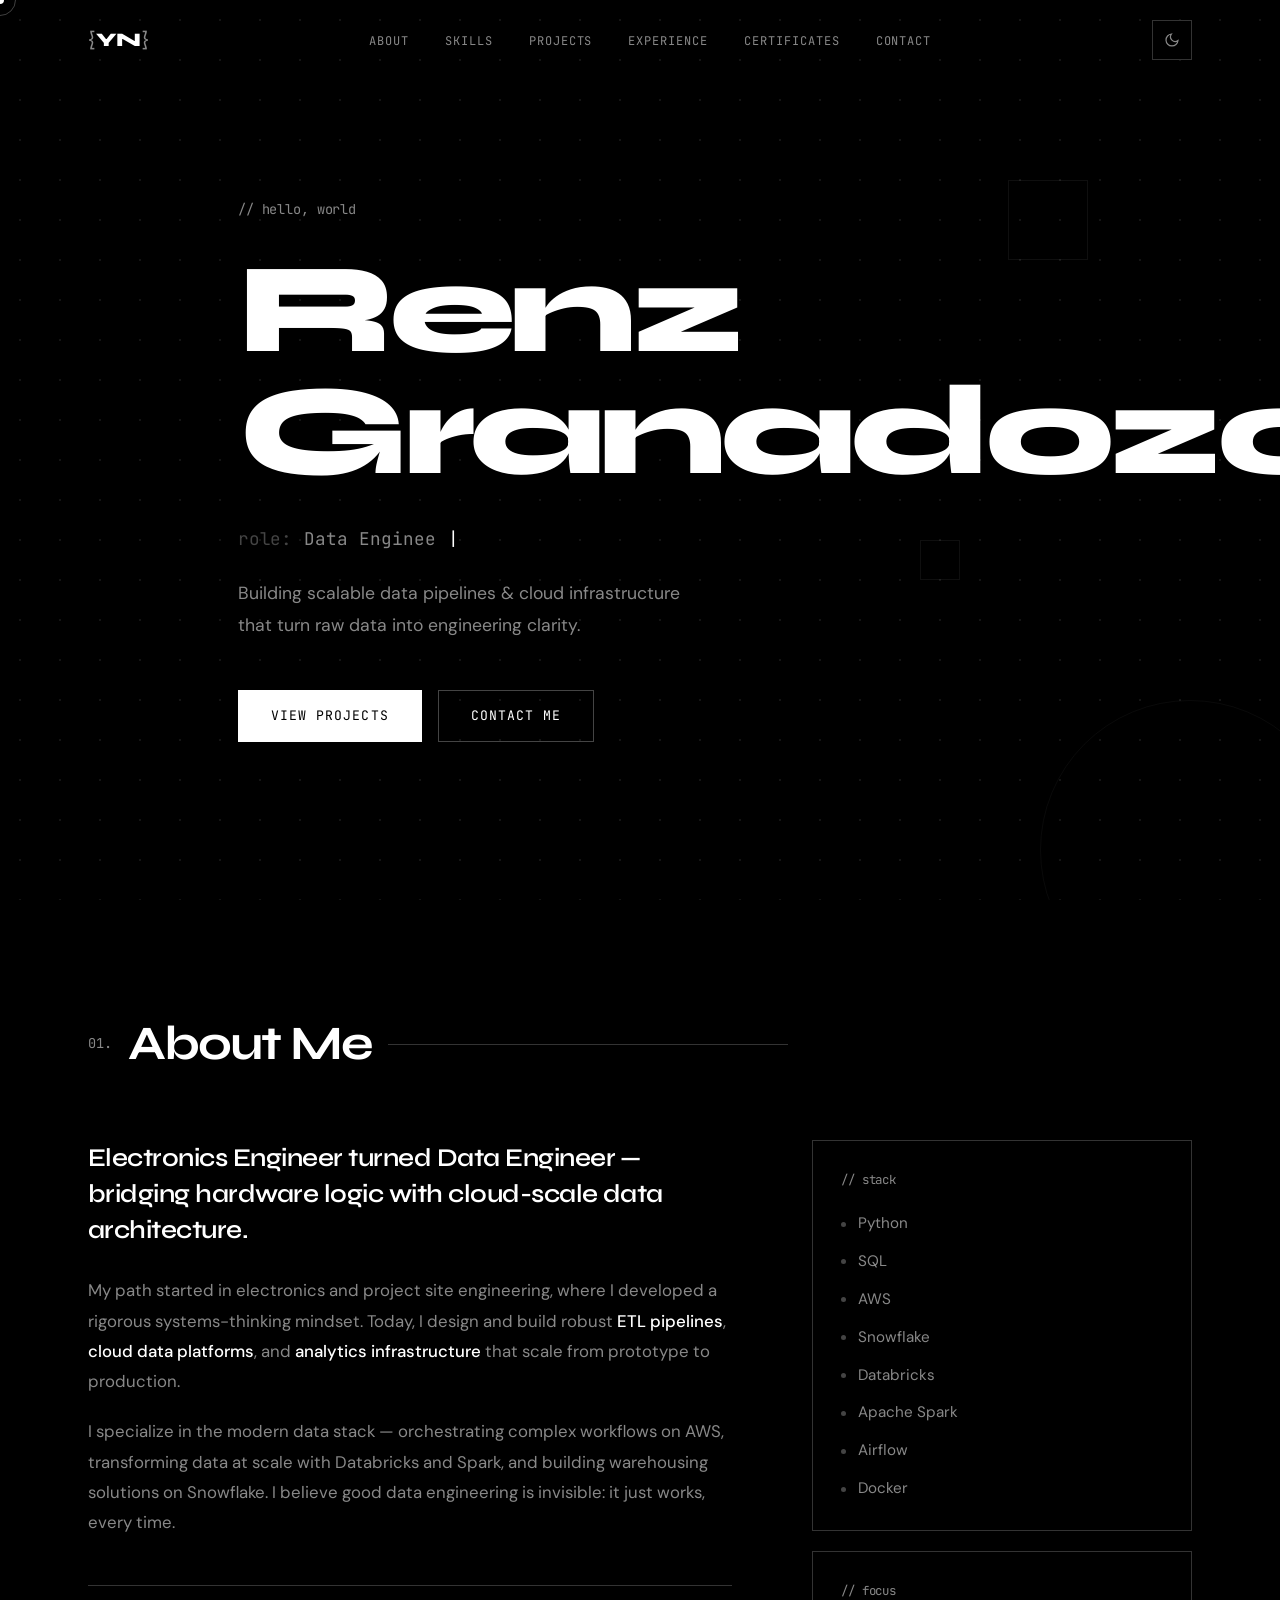
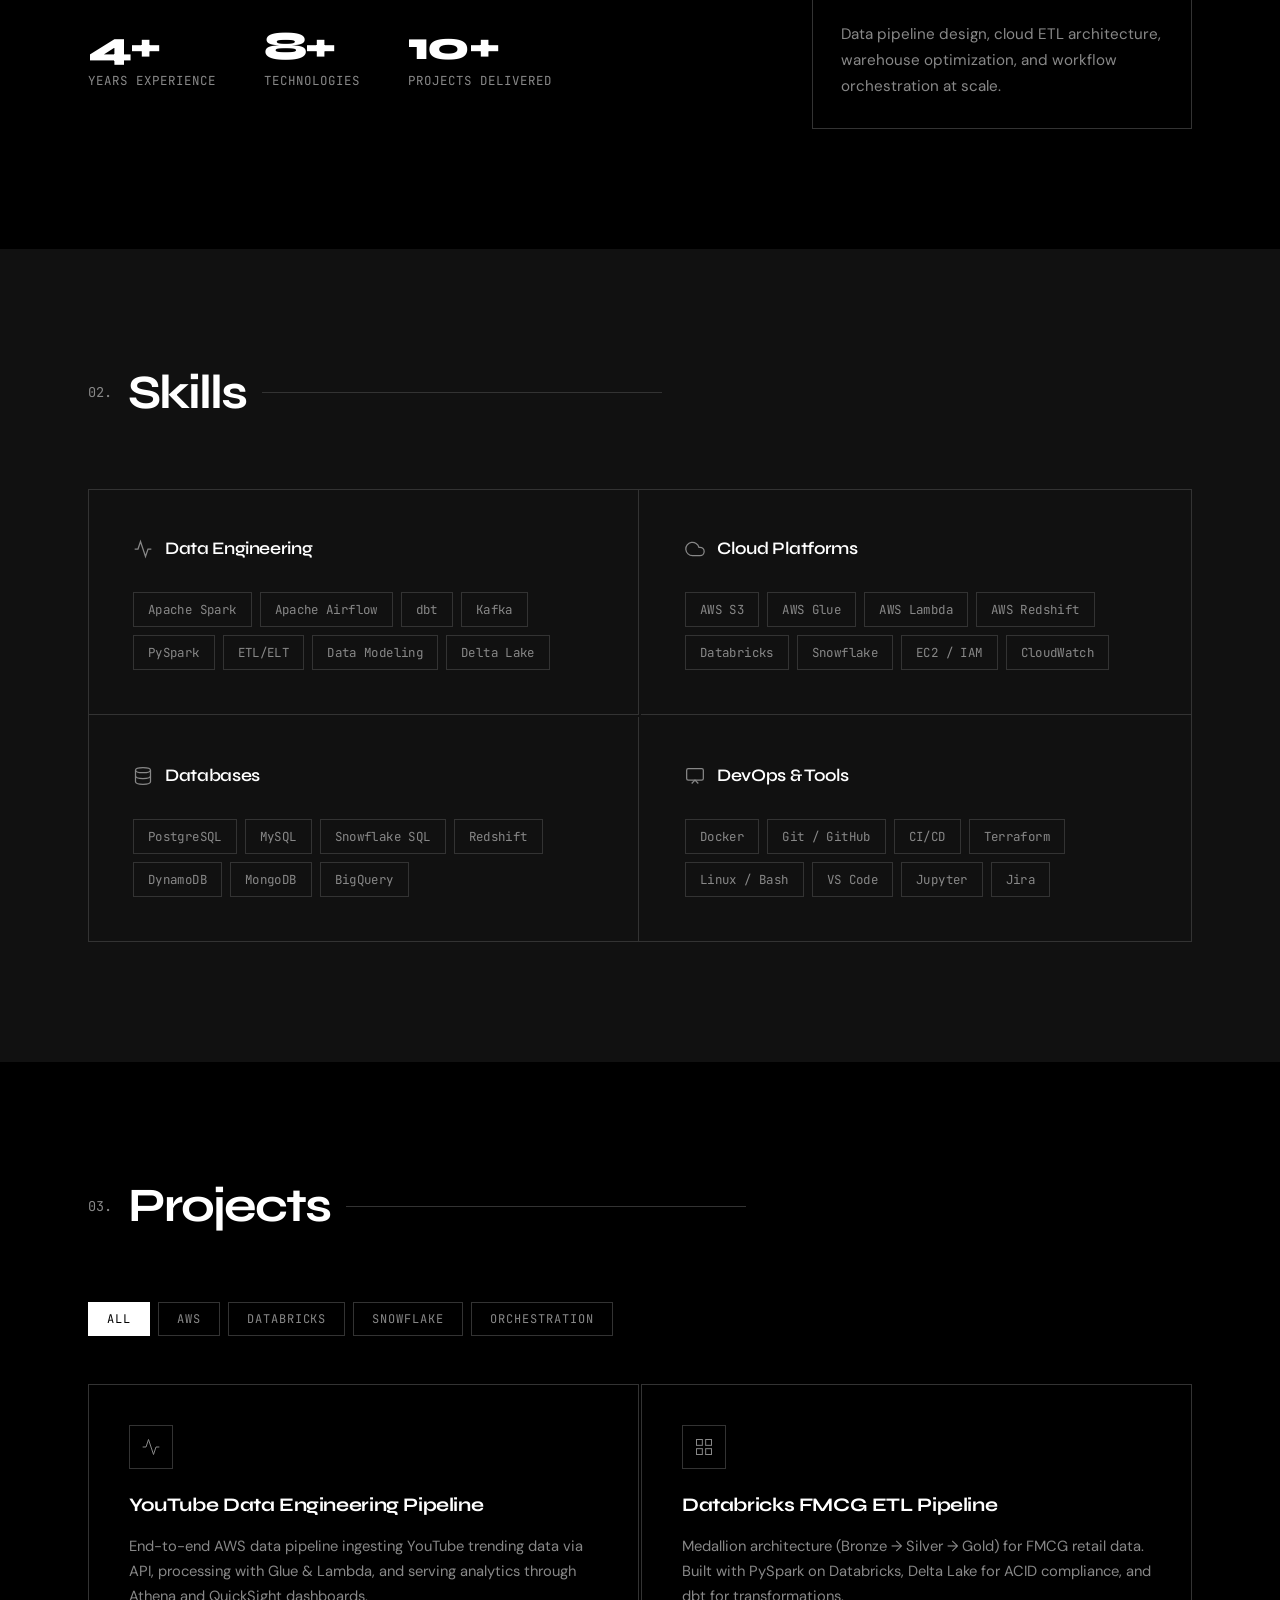
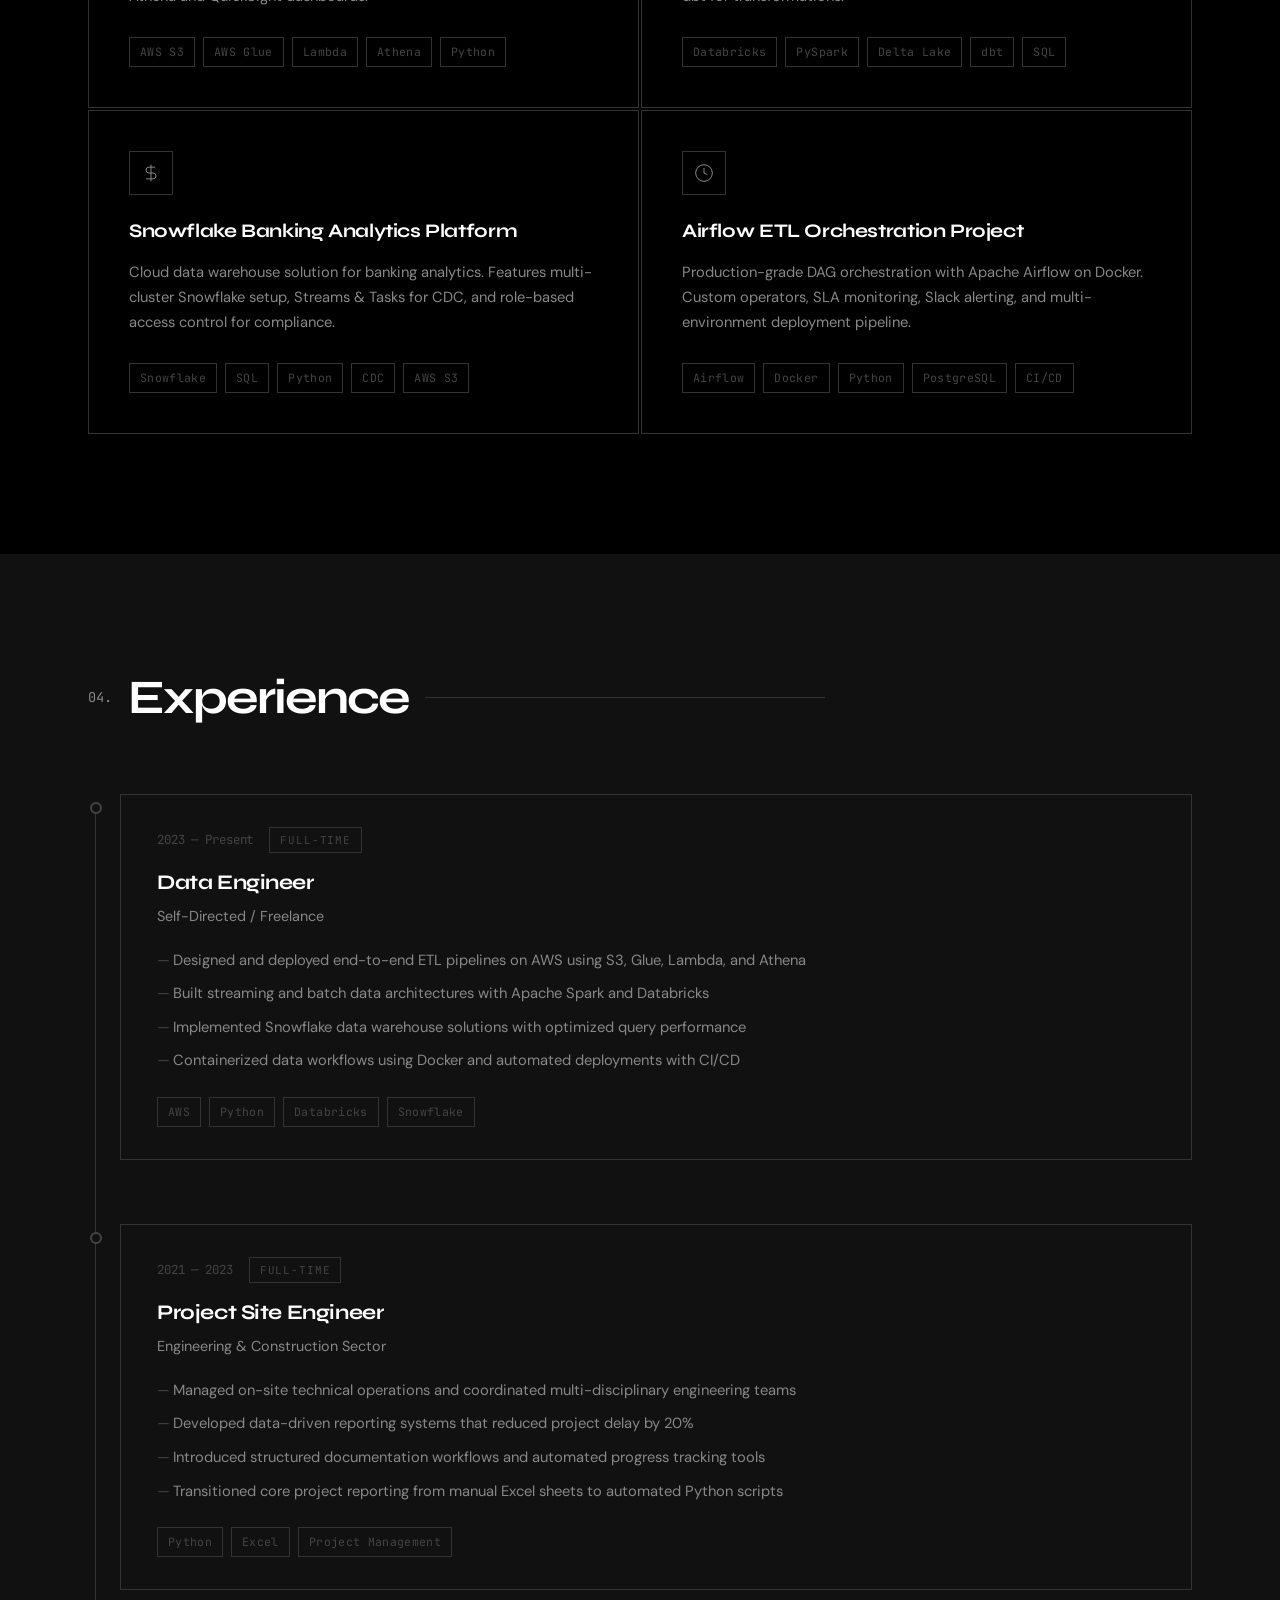
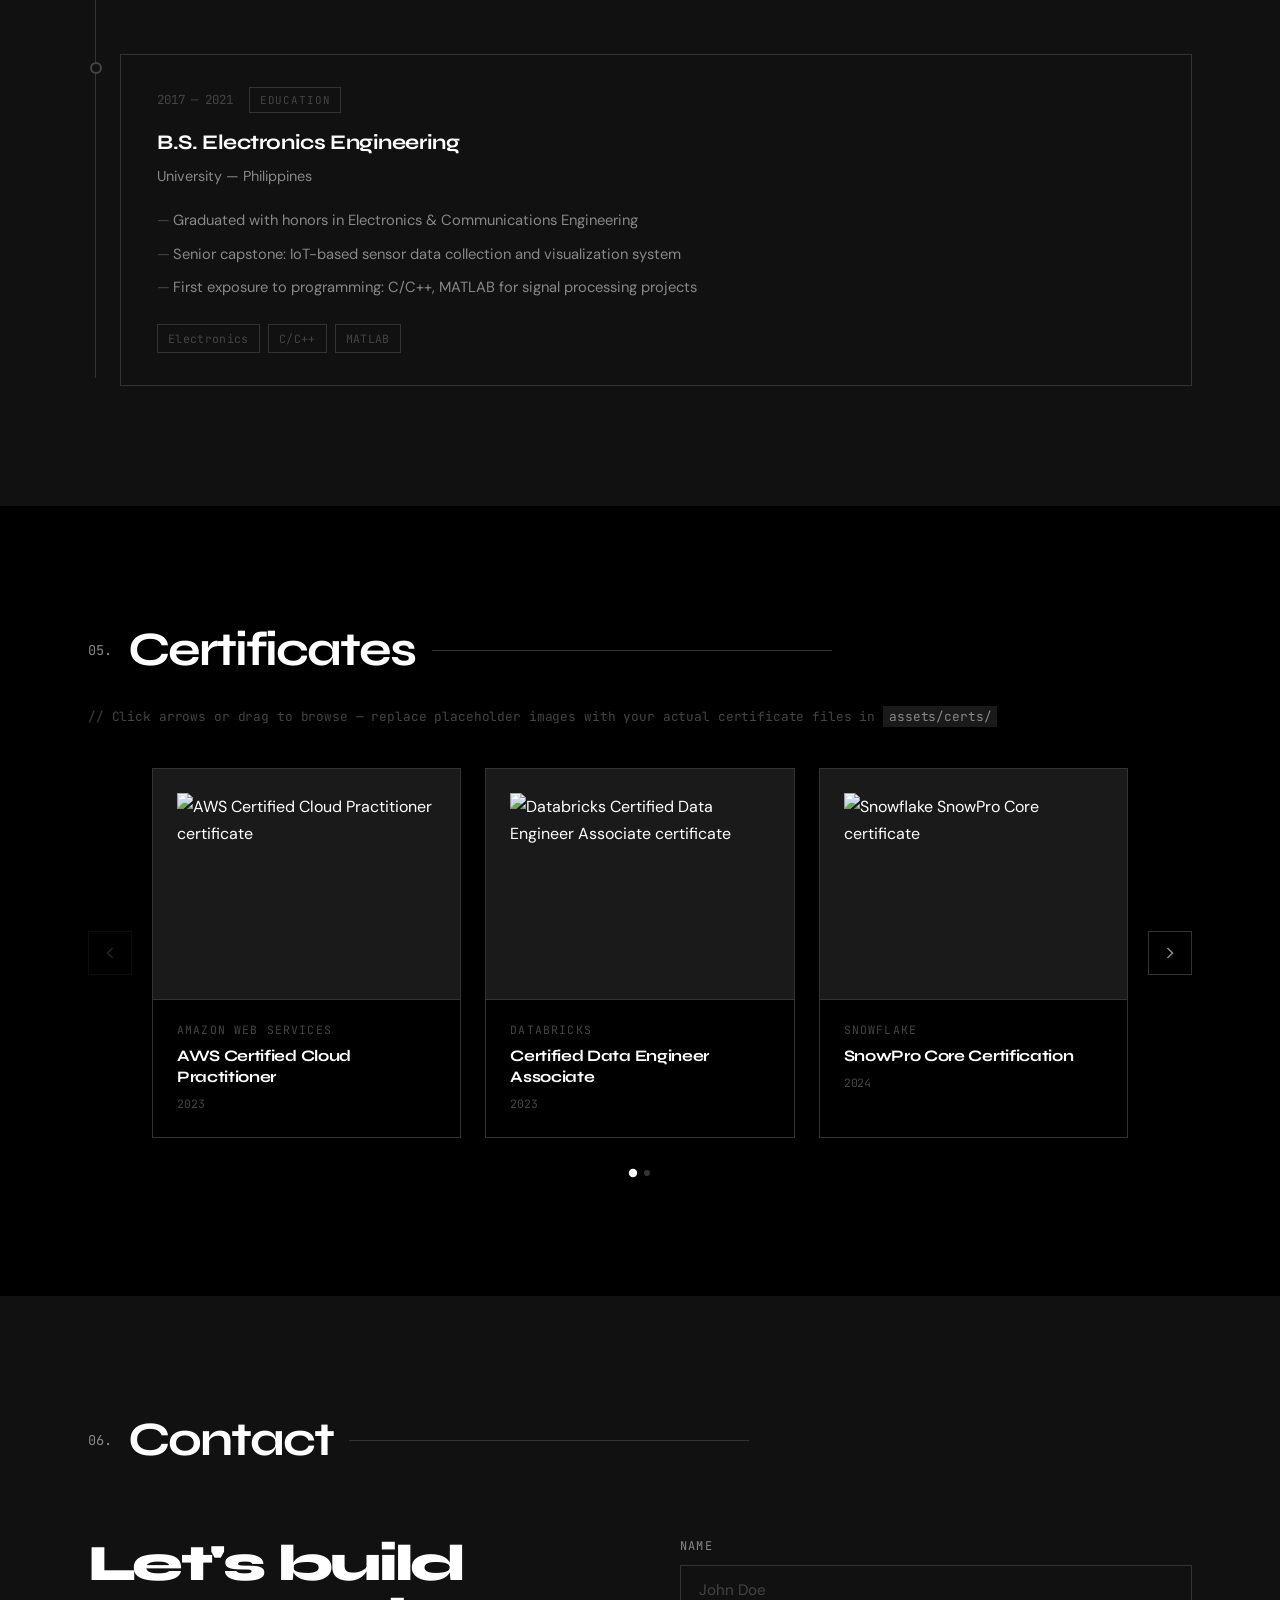
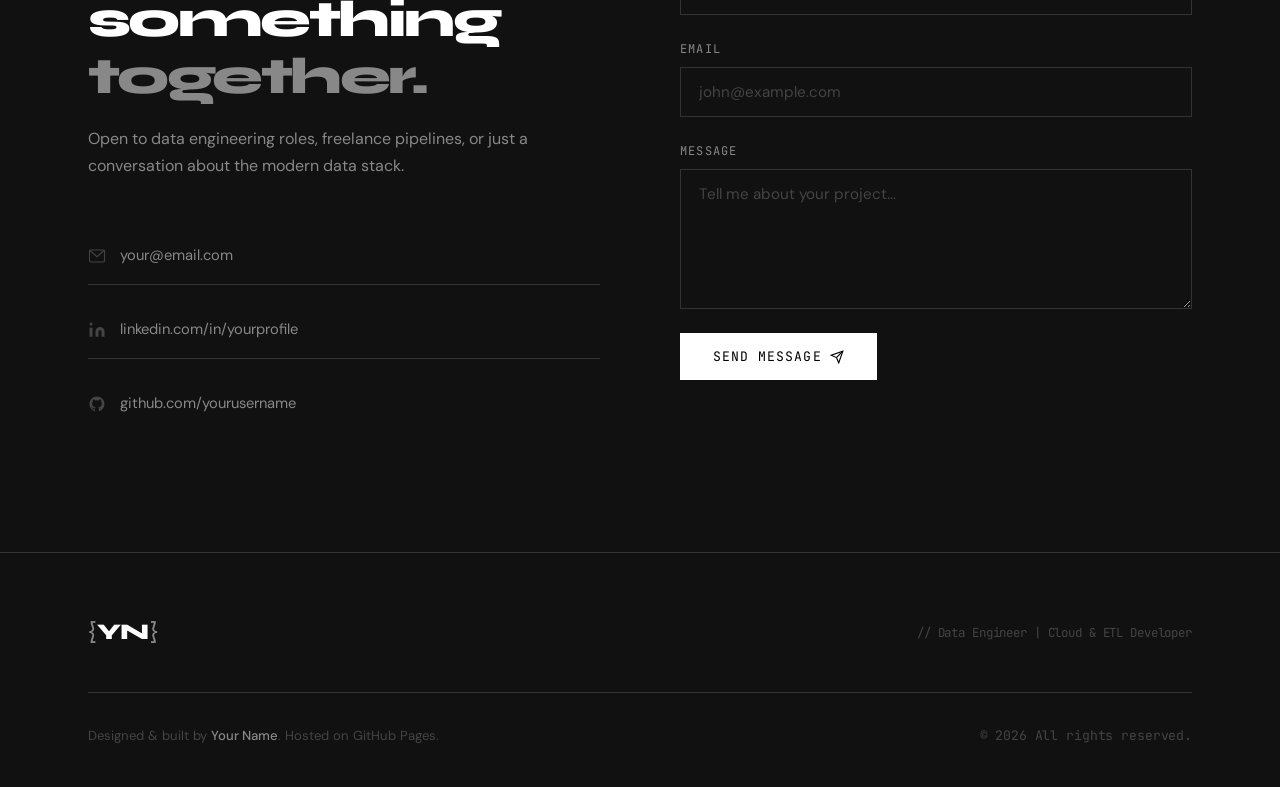
==== index.html @ ff688c04 "modified:   index.html 	modified:   style.css" ====
<!DOCTYPE html>
<html lang="en" data-theme="dark">
<head>
  <meta charset="UTF-8" />
  <meta name="viewport" content="width=device-width, initial-scale=1.0" />
  <meta name="description" content="Data Engineer & Cloud/ETL Developer portfolio. Specializing in Python, AWS, Snowflake, Databricks, and Apache Spark." />
  <meta name="keywords" content="Data Engineer, ETL Developer, AWS, Snowflake, Databricks, Apache Spark, Python, SQL" />
  <meta name="author" content="Renz Granadozo" />
  <meta property="og:title" content="Renz Granadozo — Data Engineer" />
  <meta property="og:description" content="Data Engineer specializing in Cloud & ETL pipelines." />
  <meta property="og:type" content="website" />
  <meta property="og:url" content="https://renzgrndz.github.io" />
  <meta property="og:image" content="assets/og-image.png" />
  <meta name="twitter:card" content="summary_large_image" />
  <title>Renz Granadozo — Data Engineer</title>
  <link rel="icon" type="image/x-icon" href="/images/rg-logo.png">
  <link rel="stylesheet" href="style.css" />
  <link rel="preconnect" href="https://fonts.googleapis.com" />
  <link rel="preconnect" href="https://fonts.gstatic.com" crossorigin />
  <link href="https://fonts.googleapis.com/css2?family=Syne:wght@400;600;700;800&family=JetBrains+Mono:wght@300;400;500&family=DM+Sans:wght@300;400;500&display=swap" rel="stylesheet" />
</head>
<body>

  <div id="scroll-progress" aria-hidden="true"></div>
  <div id="cursor" aria-hidden="true"></div>
  <div id="cursor-follower" aria-hidden="true"></div>

  <!-- ===================== NAVBAR ===================== -->
  <nav id="navbar" role="navigation" aria-label="Main navigation">
    <div class="nav-container">
      <a href="#hero" class="nav-logo" aria-label="Home">
        <span class="logo-bracket">{</span>YN<span class="logo-bracket">}</span>
      </a>

      <ul class="nav-links" id="nav-links" role="list">
        <li><a href="#about"       class="nav-link">About</a></li>
        <li><a href="#skills"      class="nav-link">Skills</a></li>
        <li><a href="#projects"    class="nav-link">Projects</a></li>
        <li><a href="#experience"  class="nav-link">Experience</a></li>
        <li><a href="#certificates" class="nav-link">Certificates</a></li>
        <li><a href="#contact"     class="nav-link">Contact</a></li>
      </ul>

      <div class="nav-actions">
        <!-- Day / Night Toggle -->
        <button id="theme-toggle" class="theme-toggle" aria-label="Toggle light/dark mode" title="Toggle theme">
          <!-- Moon icon (shown in dark mode) -->
          <svg class="icon-moon" viewBox="0 0 24 24" fill="none" stroke="currentColor" stroke-width="1.8" aria-hidden="true">
            <path d="M21 12.79A9 9 0 1 1 11.21 3 7 7 0 0 0 21 12.79z"/>
          </svg>
          <!-- Sun icon (shown in light mode) -->
          <svg class="icon-sun" viewBox="0 0 24 24" fill="none" stroke="currentColor" stroke-width="1.8" aria-hidden="true">
            <circle cx="12" cy="12" r="5"/>
            <line x1="12" y1="1"  x2="12" y2="3"/>
            <line x1="12" y1="21" x2="12" y2="23"/>
            <line x1="4.22" y1="4.22"  x2="5.64" y2="5.64"/>
            <line x1="18.36" y1="18.36" x2="19.78" y2="19.78"/>
            <line x1="1"  y1="12" x2="3"  y2="12"/>
            <line x1="21" y1="12" x2="23" y2="12"/>
            <line x1="4.22" y1="19.78" x2="5.64" y2="18.36"/>
            <line x1="18.36" y1="5.64" x2="19.78" y2="4.22"/>
          </svg>
        </button>

        <button class="hamburger" id="hamburger" aria-label="Toggle menu" aria-expanded="false" aria-controls="nav-links">
          <span></span><span></span><span></span>
        </button>
      </div>
    </div>
  </nav>

  <!-- ===================== HERO ===================== -->
  <section id="hero" aria-label="Hero section">
    <div class="hero-bg-grid" aria-hidden="true"></div>
    <div class="hero-content">
      <p class="hero-pre"><span class="mono">// hello, world</span></p>
      <h1 class="hero-name">
        <span class="name-line">Renz</span>
        <span class="name-line accent-line">Granadozo.</span>
      </h1>
      <div class="hero-tagline">
        <span class="mono tagline-prefix">role:</span>
        <span id="typed-text" aria-live="polite"></span><span class="cursor-blink" aria-hidden="true">|</span>
      </div>
      <p class="hero-sub">Building scalable data pipelines &amp; cloud infrastructure<br/>that turn raw data into engineering clarity.</p>
      <div class="hero-cta">
        <a href="#projects" class="btn btn-primary">View Projects</a>
        <a href="#contact"  class="btn btn-outline">Contact Me</a>
      </div>
    </div>
    <div class="hero-deco" aria-hidden="true">
      <div class="deco-box deco-1"></div>
      <div class="deco-box deco-2"></div>
      <div class="deco-circle"></div>
    </div>
  </section>

  <!-- ===================== ABOUT ===================== -->
  <section id="about" aria-label="About section">
    <div class="container">
      <div class="section-header reveal">
        <span class="mono section-num">01.</span>
        <h2>About Me</h2>
        <div class="section-line"></div>
      </div>
      <div class="about-grid">
        <div class="about-text reveal">
          <p class="about-lead">Electronics Engineer turned Data Engineer — bridging hardware logic with cloud-scale data architecture.</p>
          <p class="about-body">My path started in electronics and project site engineering, where I developed a rigorous systems-thinking mindset. Today, I design and build robust <strong>ETL pipelines</strong>, <strong>cloud data platforms</strong>, and <strong>analytics infrastructure</strong> that scale from prototype to production.</p>
          <p class="about-body">I specialize in the modern data stack — orchestrating complex workflows on AWS, transforming data at scale with Databricks and Spark, and building warehousing solutions on Snowflake. I believe good data engineering is invisible: it just works, every time.</p>
          <div class="about-stats">
            <div class="stat-item"><span class="stat-num">4+</span><span class="stat-label">Years Experience</span></div>
            <div class="stat-item"><span class="stat-num">8+</span><span class="stat-label">Technologies</span></div>
            <div class="stat-item"><span class="stat-num">10+</span><span class="stat-label">Projects Delivered</span></div>
          </div>
        </div>
        <div class="about-sidebar reveal">
          <div class="about-card">
            <h3 class="card-title"><span class="mono">// stack</span></h3>
            <ul class="stack-list">
              <li class="stack-item"><span class="dot"></span>Python</li>
              <li class="stack-item"><span class="dot"></span>SQL</li>
              <li class="stack-item"><span class="dot"></span>AWS</li>
              <li class="stack-item"><span class="dot"></span>Snowflake</li>
              <li class="stack-item"><span class="dot"></span>Databricks</li>
              <li class="stack-item"><span class="dot"></span>Apache Spark</li>
              <li class="stack-item"><span class="dot"></span>Airflow</li>
              <li class="stack-item"><span class="dot"></span>Docker</li>
            </ul>
          </div>
          <div class="about-card">
            <h3 class="card-title"><span class="mono">// focus</span></h3>
            <p class="focus-text">Data pipeline design, cloud ETL architecture, warehouse optimization, and workflow orchestration at scale.</p>
          </div>
        </div>
      </div>
    </div>
  </section>

  <!-- ===================== SKILLS ===================== -->
  <section id="skills" aria-label="Skills section">
    <div class="container">
      <div class="section-header reveal">
        <span class="mono section-num">02.</span>
        <h2>Skills</h2>
        <div class="section-line"></div>
      </div>
      <div class="skills-grid">
        <div class="skill-category reveal">
          <h3 class="cat-title">
            <svg class="cat-icon" viewBox="0 0 24 24" fill="none" stroke="currentColor" stroke-width="1.5" aria-hidden="true"><polyline points="22 12 18 12 15 21 9 3 6 12 2 12"/></svg>
            Data Engineering
          </h3>
          <div class="skill-tags">
            <span class="skill-tag">Apache Spark</span><span class="skill-tag">Apache Airflow</span>
            <span class="skill-tag">dbt</span><span class="skill-tag">Kafka</span>
            <span class="skill-tag">PySpark</span><span class="skill-tag">ETL/ELT</span>
            <span class="skill-tag">Data Modeling</span><span class="skill-tag">Delta Lake</span>
          </div>
        </div>
        <div class="skill-category reveal">
          <h3 class="cat-title">
            <svg class="cat-icon" viewBox="0 0 24 24" fill="none" stroke="currentColor" stroke-width="1.5" aria-hidden="true"><path d="M18 10h-1.26A8 8 0 1 0 9 20h9a5 5 0 0 0 0-10z"/></svg>
            Cloud Platforms
          </h3>
          <div class="skill-tags">
            <span class="skill-tag">AWS S3</span><span class="skill-tag">AWS Glue</span>
            <span class="skill-tag">AWS Lambda</span><span class="skill-tag">AWS Redshift</span>
            <span class="skill-tag">Databricks</span><span class="skill-tag">Snowflake</span>
            <span class="skill-tag">EC2 / IAM</span><span class="skill-tag">CloudWatch</span>
          </div>
        </div>
        <div class="skill-category reveal">
          <h3 class="cat-title">
            <svg class="cat-icon" viewBox="0 0 24 24" fill="none" stroke="currentColor" stroke-width="1.5" aria-hidden="true"><ellipse cx="12" cy="5" rx="9" ry="3"/><path d="M21 12c0 1.66-4 3-9 3s-9-1.34-9-3"/><path d="M3 5v14c0 1.66 4 3 9 3s9-1.34 9-3V5"/></svg>
            Databases
          </h3>
          <div class="skill-tags">
            <span class="skill-tag">PostgreSQL</span><span class="skill-tag">MySQL</span>
            <span class="skill-tag">Snowflake SQL</span><span class="skill-tag">Redshift</span>
            <span class="skill-tag">DynamoDB</span><span class="skill-tag">MongoDB</span>
            <span class="skill-tag">BigQuery</span>
          </div>
        </div>
        <div class="skill-category reveal">
          <h3 class="cat-title">
            <svg class="cat-icon" viewBox="0 0 24 24" fill="none" stroke="currentColor" stroke-width="1.5" aria-hidden="true"><rect x="2" y="3" width="20" height="14" rx="2"/><polyline points="8 21 12 17 16 21"/></svg>
            DevOps &amp; Tools
          </h3>
          <div class="skill-tags">
            <span class="skill-tag">Docker</span><span class="skill-tag">Git / GitHub</span>
            <span class="skill-tag">CI/CD</span><span class="skill-tag">Terraform</span>
            <span class="skill-tag">Linux / Bash</span><span class="skill-tag">VS Code</span>
            <span class="skill-tag">Jupyter</span><span class="skill-tag">Jira</span>
          </div>
        </div>
      </div>
    </div>
  </section>

  <!-- ===================== PROJECTS ===================== -->
  <section id="projects" aria-label="Projects section">
    <div class="container">
      <div class="section-header reveal">
        <span class="mono section-num">03.</span>
        <h2>Projects</h2>
        <div class="section-line"></div>
      </div>
      <div class="filter-bar reveal" role="group" aria-label="Filter projects">
        <button class="filter-btn active" data-filter="all">All</button>
        <button class="filter-btn" data-filter="aws">AWS</button>
        <button class="filter-btn" data-filter="databricks">Databricks</button>
        <button class="filter-btn" data-filter="snowflake">Snowflake</button>
        <button class="filter-btn" data-filter="orchestration">Orchestration</button>
      </div>
      <div class="projects-grid" id="projects-grid">

        <article class="project-card reveal" data-category="aws">
          <div class="project-top">
            <div class="project-icon"><svg viewBox="0 0 24 24" fill="none" stroke="currentColor" stroke-width="1.2"><polyline points="22 12 18 12 15 21 9 3 6 12 2 12"/></svg></div>
            <div class="project-links">
              <a href="#" class="icon-link" aria-label="GitHub" target="_blank" rel="noopener"><svg viewBox="0 0 24 24" fill="currentColor"><path d="M12 2C6.477 2 2 6.484 2 12.017c0 4.425 2.865 8.18 6.839 9.504.5.092.682-.217.682-.483 0-.237-.008-.868-.013-1.703-2.782.605-3.369-1.343-3.369-1.343-.454-1.158-1.11-1.466-1.11-1.466-.908-.62.069-.608.069-.608 1.003.07 1.531 1.032 1.531 1.032.892 1.53 2.341 1.088 2.91.832.092-.647.35-1.088.636-1.338-2.22-.253-4.555-1.113-4.555-4.951 0-1.093.39-1.988 1.029-2.688-.103-.253-.446-1.272.098-2.65 0 0 .84-.27 2.75 1.026A9.564 9.564 0 0 1 12 6.844a9.59 9.59 0 0 1 2.504.337c1.909-1.296 2.747-1.027 2.747-1.027.546 1.379.202 2.398.1 2.651.64.7 1.028 1.595 1.028 2.688 0 3.848-2.339 4.695-4.566 4.943.359.309.678.92.678 1.855 0 1.338-.012 2.419-.012 2.747 0 .268.18.58.688.482A10.019 10.019 0 0 0 22 12.017C22 6.484 17.522 2 12 2z"/></svg></a>
              <a href="#" class="icon-link" aria-label="Live demo" target="_blank" rel="noopener"><svg viewBox="0 0 24 24" fill="none" stroke="currentColor" stroke-width="2"><path d="M18 13v6a2 2 0 0 1-2 2H5a2 2 0 0 1-2-2V8a2 2 0 0 1 2-2h6"/><polyline points="15 3 21 3 21 9"/><line x1="10" y1="14" x2="21" y2="3"/></svg></a>
            </div>
          </div>
          <h3 class="project-title">YouTube Data Engineering Pipeline</h3>
          <p class="project-desc">End-to-end AWS data pipeline ingesting YouTube trending data via API, processing with Glue &amp; Lambda, and serving analytics through Athena and QuickSight dashboards.</p>
          <div class="project-tags"><span class="tag">AWS S3</span><span class="tag">AWS Glue</span><span class="tag">Lambda</span><span class="tag">Athena</span><span class="tag">Python</span></div>
        </article>

        <article class="project-card reveal" data-category="databricks">
          <div class="project-top">
            <div class="project-icon"><svg viewBox="0 0 24 24" fill="none" stroke="currentColor" stroke-width="1.2"><rect x="3" y="3" width="7" height="7"/><rect x="14" y="3" width="7" height="7"/><rect x="14" y="14" width="7" height="7"/><rect x="3" y="14" width="7" height="7"/></svg></div>
            <div class="project-links">
              <a href="#" class="icon-link" aria-label="GitHub" target="_blank" rel="noopener"><svg viewBox="0 0 24 24" fill="currentColor"><path d="M12 2C6.477 2 2 6.484 2 12.017c0 4.425 2.865 8.18 6.839 9.504.5.092.682-.217.682-.483 0-.237-.008-.868-.013-1.703-2.782.605-3.369-1.343-3.369-1.343-.454-1.158-1.11-1.466-1.11-1.466-.908-.62.069-.608.069-.608 1.003.07 1.531 1.032 1.531 1.032.892 1.53 2.341 1.088 2.91.832.092-.647.35-1.088.636-1.338-2.22-.253-4.555-1.113-4.555-4.951 0-1.093.39-1.988 1.029-2.688-.103-.253-.446-1.272.098-2.65 0 0 .84-.27 2.75 1.026A9.564 9.564 0 0 1 12 6.844a9.59 9.59 0 0 1 2.504.337c1.909-1.296 2.747-1.027 2.747-1.027.546 1.379.202 2.398.1 2.651.64.7 1.028 1.595 1.028 2.688 0 3.848-2.339 4.695-4.566 4.943.359.309.678.92.678 1.855 0 1.338-.012 2.419-.012 2.747 0 .268.18.58.688.482A10.019 10.019 0 0 0 22 12.017C22 6.484 17.522 2 12 2z"/></svg></a>
              <a href="#" class="icon-link" aria-label="Live demo" target="_blank" rel="noopener"><svg viewBox="0 0 24 24" fill="none" stroke="currentColor" stroke-width="2"><path d="M18 13v6a2 2 0 0 1-2 2H5a2 2 0 0 1-2-2V8a2 2 0 0 1 2-2h6"/><polyline points="15 3 21 3 21 9"/><line x1="10" y1="14" x2="21" y2="3"/></svg></a>
            </div>
          </div>
          <h3 class="project-title">Databricks FMCG ETL Pipeline</h3>
          <p class="project-desc">Medallion architecture (Bronze → Silver → Gold) for FMCG retail data. Built with PySpark on Databricks, Delta Lake for ACID compliance, and dbt for transformations.</p>
          <div class="project-tags"><span class="tag">Databricks</span><span class="tag">PySpark</span><span class="tag">Delta Lake</span><span class="tag">dbt</span><span class="tag">SQL</span></div>
        </article>

        <article class="project-card reveal" data-category="snowflake">
          <div class="project-top">
            <div class="project-icon"><svg viewBox="0 0 24 24" fill="none" stroke="currentColor" stroke-width="1.2"><line x1="12" y1="2" x2="12" y2="22"/><path d="M17 5H9.5a3.5 3.5 0 0 0 0 7h5a3.5 3.5 0 0 1 0 7H6"/></svg></div>
            <div class="project-links">
              <a href="#" class="icon-link" aria-label="GitHub" target="_blank" rel="noopener"><svg viewBox="0 0 24 24" fill="currentColor"><path d="M12 2C6.477 2 2 6.484 2 12.017c0 4.425 2.865 8.18 6.839 9.504.5.092.682-.217.682-.483 0-.237-.008-.868-.013-1.703-2.782.605-3.369-1.343-3.369-1.343-.454-1.158-1.11-1.466-1.11-1.466-.908-.62.069-.608.069-.608 1.003.07 1.531 1.032 1.531 1.032.892 1.53 2.341 1.088 2.91.832.092-.647.35-1.088.636-1.338-2.22-.253-4.555-1.113-4.555-4.951 0-1.093.39-1.988 1.029-2.688-.103-.253-.446-1.272.098-2.65 0 0 .84-.27 2.75 1.026A9.564 9.564 0 0 1 12 6.844a9.59 9.59 0 0 1 2.504.337c1.909-1.296 2.747-1.027 2.747-1.027.546 1.379.202 2.398.1 2.651.64.7 1.028 1.595 1.028 2.688 0 3.848-2.339 4.695-4.566 4.943.359.309.678.92.678 1.855 0 1.338-.012 2.419-.012 2.747 0 .268.18.58.688.482A10.019 10.019 0 0 0 22 12.017C22 6.484 17.522 2 12 2z"/></svg></a>
              <a href="#" class="icon-link" aria-label="Live demo" target="_blank" rel="noopener"><svg viewBox="0 0 24 24" fill="none" stroke="currentColor" stroke-width="2"><path d="M18 13v6a2 2 0 0 1-2 2H5a2 2 0 0 1-2-2V8a2 2 0 0 1 2-2h6"/><polyline points="15 3 21 3 21 9"/><line x1="10" y1="14" x2="21" y2="3"/></svg></a>
            </div>
          </div>
          <h3 class="project-title">Snowflake Banking Analytics Platform</h3>
          <p class="project-desc">Cloud data warehouse solution for banking analytics. Features multi-cluster Snowflake setup, Streams &amp; Tasks for CDC, and role-based access control for compliance.</p>
          <div class="project-tags"><span class="tag">Snowflake</span><span class="tag">SQL</span><span class="tag">Python</span><span class="tag">CDC</span><span class="tag">AWS S3</span></div>
        </article>

        <article class="project-card reveal" data-category="orchestration">
          <div class="project-top">
            <div class="project-icon"><svg viewBox="0 0 24 24" fill="none" stroke="currentColor" stroke-width="1.2"><circle cx="12" cy="12" r="10"/><polyline points="12 6 12 12 16 14"/></svg></div>
            <div class="project-links">
              <a href="#" class="icon-link" aria-label="GitHub" target="_blank" rel="noopener"><svg viewBox="0 0 24 24" fill="currentColor"><path d="M12 2C6.477 2 2 6.484 2 12.017c0 4.425 2.865 8.18 6.839 9.504.5.092.682-.217.682-.483 0-.237-.008-.868-.013-1.703-2.782.605-3.369-1.343-3.369-1.343-.454-1.158-1.11-1.466-1.11-1.466-.908-.62.069-.608.069-.608 1.003.07 1.531 1.032 1.531 1.032.892 1.53 2.341 1.088 2.91.832.092-.647.35-1.088.636-1.338-2.22-.253-4.555-1.113-4.555-4.951 0-1.093.39-1.988 1.029-2.688-.103-.253-.446-1.272.098-2.65 0 0 .84-.27 2.75 1.026A9.564 9.564 0 0 1 12 6.844a9.59 9.59 0 0 1 2.504.337c1.909-1.296 2.747-1.027 2.747-1.027.546 1.379.202 2.398.1 2.651.64.7 1.028 1.595 1.028 2.688 0 3.848-2.339 4.695-4.566 4.943.359.309.678.92.678 1.855 0 1.338-.012 2.419-.012 2.747 0 .268.18.58.688.482A10.019 10.019 0 0 0 22 12.017C22 6.484 17.522 2 12 2z"/></svg></a>
              <a href="#" class="icon-link" aria-label="Live demo" target="_blank" rel="noopener"><svg viewBox="0 0 24 24" fill="none" stroke="currentColor" stroke-width="2"><path d="M18 13v6a2 2 0 0 1-2 2H5a2 2 0 0 1-2-2V8a2 2 0 0 1 2-2h6"/><polyline points="15 3 21 3 21 9"/><line x1="10" y1="14" x2="21" y2="3"/></svg></a>
            </div>
          </div>
          <h3 class="project-title">Airflow ETL Orchestration Project</h3>
          <p class="project-desc">Production-grade DAG orchestration with Apache Airflow on Docker. Custom operators, SLA monitoring, Slack alerting, and multi-environment deployment pipeline.</p>
          <div class="project-tags"><span class="tag">Airflow</span><span class="tag">Docker</span><span class="tag">Python</span><span class="tag">PostgreSQL</span><span class="tag">CI/CD</span></div>
        </article>

      </div>
    </div>
  </section>

  <!-- ===================== EXPERIENCE ===================== -->
  <section id="experience" aria-label="Experience section">
    <div class="container">
      <div class="section-header reveal">
        <span class="mono section-num">04.</span>
        <h2>Experience</h2>
        <div class="section-line"></div>
      </div>
      <div class="timeline">

        <div class="timeline-item reveal">
          <div class="timeline-marker" aria-hidden="true"></div>
          <div class="timeline-content">
            <div class="timeline-meta"><span class="timeline-date mono">2023 — Present</span><span class="timeline-type">Full-time</span></div>
            <h3 class="timeline-title">Data Engineer</h3>
            <p class="timeline-company">Self-Directed / Freelance</p>
            <ul class="timeline-list">
              <li>Designed and deployed end-to-end ETL pipelines on AWS using S3, Glue, Lambda, and Athena</li>
              <li>Built streaming and batch data architectures with Apache Spark and Databricks</li>
              <li>Implemented Snowflake data warehouse solutions with optimized query performance</li>
              <li>Containerized data workflows using Docker and automated deployments with CI/CD</li>
            </ul>
            <div class="timeline-tags"><span class="tag">AWS</span><span class="tag">Python</span><span class="tag">Databricks</span><span class="tag">Snowflake</span></div>
          </div>
        </div>

        <div class="timeline-item reveal">
          <div class="timeline-marker" aria-hidden="true"></div>
          <div class="timeline-content">
            <div class="timeline-meta"><span class="timeline-date mono">2021 — 2023</span><span class="timeline-type">Full-time</span></div>
            <h3 class="timeline-title">Project Site Engineer</h3>
            <p class="timeline-company">Engineering &amp; Construction Sector</p>
            <ul class="timeline-list">
              <li>Managed on-site technical operations and coordinated multi-disciplinary engineering teams</li>
              <li>Developed data-driven reporting systems that reduced project delay by 20%</li>
              <li>Introduced structured documentation workflows and automated progress tracking tools</li>
              <li>Transitioned core project reporting from manual Excel sheets to automated Python scripts</li>
            </ul>
            <div class="timeline-tags"><span class="tag">Python</span><span class="tag">Excel</span><span class="tag">Project Management</span></div>
          </div>
        </div>

        <div class="timeline-item reveal">
          <div class="timeline-marker" aria-hidden="true"></div>
          <div class="timeline-content">
            <div class="timeline-meta"><span class="timeline-date mono">2017 — 2021</span><span class="timeline-type">Education</span></div>
            <h3 class="timeline-title">B.S. Electronics Engineering</h3>
            <p class="timeline-company">University — Philippines</p>
            <ul class="timeline-list">
              <li>Graduated with honors in Electronics &amp; Communications Engineering</li>
              <li>Senior capstone: IoT-based sensor data collection and visualization system</li>
              <li>First exposure to programming: C/C++, MATLAB for signal processing projects</li>
            </ul>
            <div class="timeline-tags"><span class="tag">Electronics</span><span class="tag">C/C++</span><span class="tag">MATLAB</span></div>
          </div>
        </div>

      </div>
    </div>
  </section>

  <!-- ===================== CERTIFICATES ===================== -->
  <section id="certificates" aria-label="Certificates section">
    <div class="container">
      <div class="section-header reveal">
        <span class="mono section-num">05.</span>
        <h2>Certificates</h2>
        <div class="section-line"></div>
      </div>

      <p class="cert-intro reveal mono">// Click arrows or drag to browse — replace placeholder images with your actual certificate files in <code>assets/certs/</code></p>

      <div class="cert-slider-wrap reveal">
        <!-- Prev button -->
        <button class="cert-arrow cert-prev" id="cert-prev" aria-label="Previous certificate">
          <svg viewBox="0 0 24 24" fill="none" stroke="currentColor" stroke-width="2"><polyline points="15 18 9 12 15 6"/></svg>
        </button>

        <!-- Track -->
        <div class="cert-viewport" id="cert-viewport">
          <div class="cert-track" id="cert-track">

            <!-- CERT 1 — replace src with your image path e.g. assets/certs/aws-cloud-practitioner.png -->
            <div class="cert-slide">
              <div class="cert-img-wrap">
                <img src="assets/certs/cert-placeholder.svg" alt="AWS Certified Cloud Practitioner certificate" loading="lazy" />
              </div>
              <div class="cert-info">
                <span class="cert-issuer mono">Amazon Web Services</span>
                <h3 class="cert-name">AWS Certified Cloud Practitioner</h3>
                <span class="cert-date mono">2023</span>
              </div>
            </div>

            <!-- CERT 2 -->
            <div class="cert-slide">
              <div class="cert-img-wrap">
                <img src="assets/certs/cert-placeholder.svg" alt="Databricks Certified Data Engineer Associate certificate" loading="lazy" />
              </div>
              <div class="cert-info">
                <span class="cert-issuer mono">Databricks</span>
                <h3 class="cert-name">Certified Data Engineer Associate</h3>
                <span class="cert-date mono">2023</span>
              </div>
            </div>

            <!-- CERT 3 -->
            <div class="cert-slide">
              <div class="cert-img-wrap">
                <img src="assets/certs/cert-placeholder.svg" alt="Snowflake SnowPro Core certificate" loading="lazy" />
              </div>
              <div class="cert-info">
                <span class="cert-issuer mono">Snowflake</span>
                <h3 class="cert-name">SnowPro Core Certification</h3>
                <span class="cert-date mono">2024</span>
              </div>
            </div>

            <!-- CERT 4 -->
            <div class="cert-slide">
              <div class="cert-img-wrap">
                <img src="assets/certs/cert-placeholder.svg" alt="Apache Airflow Fundamentals certificate" loading="lazy" />
              </div>
              <div class="cert-info">
                <span class="cert-issuer mono">Astronomer</span>
                <h3 class="cert-name">Airflow Fundamentals</h3>
                <span class="cert-date mono">2024</span>
              </div>
            </div>

            <!-- ADD MORE CERTS HERE — copy a .cert-slide block above -->

          </div>
        </div>

        <!-- Next button -->
        <button class="cert-arrow cert-next" id="cert-next" aria-label="Next certificate">
          <svg viewBox="0 0 24 24" fill="none" stroke="currentColor" stroke-width="2"><polyline points="9 18 15 12 9 6"/></svg>
        </button>
      </div>

      <!-- Dots -->
      <div class="cert-dots" id="cert-dots" role="tablist" aria-label="Certificate slides"></div>
    </div>
  </section>

  <!-- ===================== CONTACT ===================== -->
  <section id="contact" aria-label="Contact section">
    <div class="container">
      <div class="section-header reveal">
        <span class="mono section-num">06.</span>
        <h2>Contact</h2>
        <div class="section-line"></div>
      </div>
      <div class="contact-grid">
        <div class="contact-left reveal">
          <h3 class="contact-heading">Let's build something<br/><span class="contact-accent">together.</span></h3>
          <p class="contact-sub">Open to data engineering roles, freelance pipelines, or just a conversation about the modern data stack.</p>
          <div class="contact-links">
            <a href="mailto:your@email.com" class="contact-link">
              <svg viewBox="0 0 24 24" fill="none" stroke="currentColor" stroke-width="1.5"><rect x="2" y="4" width="20" height="16" rx="2"/><polyline points="22,4 12,13 2,4"/></svg>
              <span>your@email.com</span>
            </a>
            <a href="https://linkedin.com/in/yourprofile" class="contact-link" target="_blank" rel="noopener">
              <svg viewBox="0 0 24 24" fill="currentColor"><path d="M16 8a6 6 0 0 1 6 6v7h-4v-7a2 2 0 0 0-2-2 2 2 0 0 0-2 2v7h-4v-7a6 6 0 0 1 6-6z"/><rect x="2" y="9" width="4" height="12"/><circle cx="4" cy="4" r="2"/></svg>
              <span>linkedin.com/in/yourprofile</span>
            </a>
            <a href="https://github.com/yourusername" class="contact-link" target="_blank" rel="noopener">
              <svg viewBox="0 0 24 24" fill="currentColor"><path d="M12 2C6.477 2 2 6.484 2 12.017c0 4.425 2.865 8.18 6.839 9.504.5.092.682-.217.682-.483 0-.237-.008-.868-.013-1.703-2.782.605-3.369-1.343-3.369-1.343-.454-1.158-1.11-1.466-1.11-1.466-.908-.62.069-.608.069-.608 1.003.07 1.531 1.032 1.531 1.032.892 1.53 2.341 1.088 2.91.832.092-.647.35-1.088.636-1.338-2.22-.253-4.555-1.113-4.555-4.951 0-1.093.39-1.988 1.029-2.688-.103-.253-.446-1.272.098-2.65 0 0 .84-.27 2.75 1.026A9.564 9.564 0 0 1 12 6.844a9.59 9.59 0 0 1 2.504.337c1.909-1.296 2.747-1.027 2.747-1.027.546 1.379.202 2.398.1 2.651.64.7 1.028 1.595 1.028 2.688 0 3.848-2.339 4.695-4.566 4.943.359.309.678.92.678 1.855 0 1.338-.012 2.419-.012 2.747 0 .268.18.58.688.482A10.019 10.019 0 0 0 22 12.017C22 6.484 17.522 2 12 2z"/></svg>
              <span>github.com/yourusername</span>
            </a>
          </div>
        </div>
        <div class="contact-right reveal">
          <form class="contact-form" id="contact-form" novalidate>
            <div class="form-group">
              <label for="name" class="form-label">Name</label>
              <input type="text" id="name" name="name" class="form-input" placeholder="John Doe" required autocomplete="name" />
            </div>
            <div class="form-group">
              <label for="email" class="form-label">Email</label>
              <input type="email" id="email" name="email" class="form-input" placeholder="john@example.com" required autocomplete="email" />
            </div>
            <div class="form-group">
              <label for="message" class="form-label">Message</label>
              <textarea id="message" name="message" class="form-input form-textarea" placeholder="Tell me about your project..." rows="5" required></textarea>
            </div>
            <button type="submit" class="btn btn-primary form-submit">
              Send Message
              <svg viewBox="0 0 24 24" fill="none" stroke="currentColor" stroke-width="2"><line x1="22" y1="2" x2="11" y2="13"/><polygon points="22 2 15 22 11 13 2 9 22 2"/></svg>
            </button>
            <p class="form-note mono" id="form-feedback" aria-live="polite"></p>
          </form>
        </div>
      </div>
    </div>
  </section>

  <!-- ===================== FOOTER ===================== -->
  <footer id="footer">
    <div class="container">
      <div class="footer-top">
        <a href="#hero" class="footer-logo"><span class="logo-bracket">{</span>YN<span class="logo-bracket">}</span></a>
        <p class="footer-tagline mono">// Data Engineer | Cloud &amp; ETL Developer</p>
      </div>
      <div class="footer-divider"></div>
      <div class="footer-bottom">
        <p class="footer-copy">Designed &amp; built by <strong>Your Name</strong>. Hosted on GitHub Pages.</p>
        <p class="footer-copy mono">© <span id="year"></span> All rights reserved.</p>
      </div>
    </div>
  </footer>

  <button id="back-to-top" aria-label="Back to top">
    <svg viewBox="0 0 24 24" fill="none" stroke="currentColor" stroke-width="2"><polyline points="18 15 12 9 6 15"/></svg>
  </button>

  <script src="main.js"></script>
</body>
</html>
---- style.css ----
/* ============================================================
   PORTFOLIO — style.css
   Brutalist Minimalism | Black & White | Dark + Light Theme
   ============================================================ */

/* ============================================================
   CSS VARIABLES — DARK (default)
   ============================================================ */
:root,
[data-theme="dark"] {
  --bg:           #000000;
  --bg-alt:       #111111;
  --bg-card:      #1a1a1a;
  --text:         #ffffff;
  --text-muted:   #888888;
  --text-dim:     #444444;
  --border:       #333333;
  --border-light: rgba(255,255,255,0.08);
  --shadow:       rgba(0,0,0,0.6);
  --accent:       #ffffff;

  /* Cert placeholder gradient */
  --cert-ph-a: #1a1a1a;
  --cert-ph-b: #2a2a2a;
}

/* ============================================================
   CSS VARIABLES — LIGHT
   ============================================================ */
[data-theme="light"] {
  --bg:           #f8f8f8;
  --bg-alt:       #efefef;
  --bg-card:      #e8e8e8;
  --text:         #0a0a0a;
  --text-muted:   #555555;
  --text-dim:     #aaaaaa;
  --border:       #d0d0d0;
  --border-light: rgba(0,0,0,0.08);
  --shadow:       rgba(0,0,0,0.12);
  --accent:       #0a0a0a;

  --cert-ph-a: #e0e0e0;
  --cert-ph-b: #d0d0d0;
}

/* ============================================================
   SHARED TOKENS
   ============================================================ */
:root {
  --font-display: 'Syne', sans-serif;
  --font-body:    'DM Sans', sans-serif;
  --font-mono:    'JetBrains Mono', monospace;
  --section-pad:  120px;
  --container:    1200px;
  --ease:         cubic-bezier(0.25, 0.46, 0.45, 0.94);
  --ease-out:     cubic-bezier(0.0, 0.0, 0.2, 1);
  --dur-fast:     0.2s;
  --dur-med:      0.4s;
  --dur-slow:     0.7s;
}

/* ============================================================
   RESET
   ============================================================ */
*, *::before, *::after { box-sizing: border-box; margin: 0; padding: 0; }
html { scroll-behavior: smooth; font-size: 16px; -webkit-font-smoothing: antialiased; }
body {
  background-color: var(--bg);
  color: var(--text);
  font-family: var(--font-body);
  line-height: 1.7;
  cursor: none;
  overflow-x: hidden;
  transition: background-color var(--dur-med) var(--ease),
              color var(--dur-med) var(--ease);
}
@media (hover: none) { body { cursor: auto; } }
img { display: block; max-width: 100%; }
a { color: inherit; text-decoration: none; }
ul, ol { list-style: none; }
button { font-family: inherit; cursor: pointer; border: none; background: none; }
::selection { background: var(--text); color: var(--bg); }
:focus-visible { outline: 2px solid var(--text); outline-offset: 4px; }
.mono { font-family: var(--font-mono); font-weight: 400; letter-spacing: -0.01em; }

/* ============================================================
   SCROLL PROGRESS
   ============================================================ */
#scroll-progress {
  position: fixed; top: 0; left: 0; height: 2px;
  background: var(--text); width: 0%; z-index: 9999;
  transition: width 0.1s linear;
}

/* ============================================================
   CUSTOM CURSOR
   ============================================================ */
#cursor {
  position: fixed; width: 8px; height: 8px;
  background: var(--text); border-radius: 50%;
  pointer-events: none; z-index: 9998;
  transform: translate(-50%, -50%);
  transition: width var(--dur-fast), height var(--dur-fast), background var(--dur-fast);
}
#cursor-follower {
  position: fixed; width: 32px; height: 32px;
  border: 1px solid rgba(128,128,128,0.5); border-radius: 50%;
  pointer-events: none; z-index: 9997;
  transform: translate(-50%, -50%);
  transition: transform 0.12s var(--ease), opacity var(--dur-fast);
}

/* ============================================================
   LAYOUT
   ============================================================ */
.container { max-width: var(--container); margin: 0 auto; padding: 0 48px; }
section { padding: var(--section-pad) 0; position: relative; }
#about    { background: var(--bg); }
#skills   { background: var(--bg-alt); }
#projects { background: var(--bg); }
#experience  { background: var(--bg-alt); }
#certificates { background: var(--bg); }
#contact  { background: var(--bg-alt); }

/* ============================================================
   SECTION HEADERS
   ============================================================ */
.section-header { display: flex; align-items: center; gap: 16px; margin-bottom: 72px; }
.section-num { color: var(--text-muted); font-size: 0.85rem; flex-shrink: 0; }
.section-header h2 {
  font-family: var(--font-display);
  font-size: clamp(2rem, 4vw, 3rem);
  font-weight: 700; line-height: 1; letter-spacing: -0.04em; flex-shrink: 0;
}
.section-line { flex: 1; height: 1px; background: var(--border); max-width: 400px; }

/* ============================================================
   NAVBAR
   ============================================================ */
#navbar {
  position: fixed; top: 0; left: 0; right: 0; z-index: 1000;
  padding: 20px 0;
  transition: background var(--dur-med), padding var(--dur-med), border-color var(--dur-med);
  border-bottom: 1px solid transparent;
}
#navbar.scrolled {
  background: color-mix(in srgb, var(--bg) 90%, transparent);
  backdrop-filter: blur(12px); -webkit-backdrop-filter: blur(12px);
  padding: 14px 0; border-color: var(--border-light);
}
.nav-container {
  max-width: var(--container); margin: 0 auto; padding: 0 48px;
  display: flex; align-items: center; justify-content: space-between;
}
.nav-logo {
  font-family: var(--font-display); font-size: 1.2rem; font-weight: 800;
  letter-spacing: -0.02em; transition: opacity var(--dur-fast);
}
.nav-logo:hover { opacity: 0.6; }
.logo-bracket { color: var(--text-muted); font-weight: 400; }

.nav-links { display: flex; align-items: center; gap: 36px; }
.nav-link {
  font-family: var(--font-mono); font-size: 0.75rem; color: var(--text-muted);
  letter-spacing: 0.08em; text-transform: uppercase; transition: color var(--dur-fast);
  position: relative;
}
.nav-link::after {
  content: ''; position: absolute; bottom: -4px; left: 0; right: 0;
  height: 1px; background: var(--text); transform: scaleX(0);
  transition: transform var(--dur-fast) var(--ease); transform-origin: right;
}
.nav-link:hover { color: var(--text); }
.nav-link:hover::after { transform: scaleX(1); transform-origin: left; }

.nav-actions { display: flex; align-items: center; gap: 12px; }

/* ============================================================
   THEME TOGGLE
   ============================================================ */
.theme-toggle {
  width: 40px; height: 40px;
  display: flex; align-items: center; justify-content: center;
  border: 1px solid var(--border); color: var(--text-muted);
  transition: color var(--dur-fast), border-color var(--dur-fast), background var(--dur-fast);
  border-radius: 0;
  position: relative; overflow: hidden;
}
.theme-toggle:hover { color: var(--text); border-color: var(--text); }
.theme-toggle svg { width: 16px; height: 16px; position: absolute; transition: opacity var(--dur-med), transform var(--dur-med) var(--ease); }

/* Dark mode: show moon, hide sun */
[data-theme="dark"]  .icon-moon { opacity: 1; transform: rotate(0deg) scale(1); }
[data-theme="dark"]  .icon-sun  { opacity: 0; transform: rotate(90deg) scale(0.5); }
/* Light mode: show sun, hide moon */
[data-theme="light"] .icon-sun  { opacity: 1; transform: rotate(0deg) scale(1); }
[data-theme="light"] .icon-moon { opacity: 0; transform: rotate(-90deg) scale(0.5); }

/* ============================================================
   HAMBURGER
   ============================================================ */
.hamburger { display: none; flex-direction: column; gap: 5px; width: 28px; padding: 4px; }
.hamburger span {
  display: block; height: 1.5px; background: var(--text);
  transition: transform var(--dur-med) var(--ease), opacity var(--dur-fast);
  transform-origin: center;
}
.hamburger.active span:nth-child(1) { transform: translateY(6.5px) rotate(45deg); }
.hamburger.active span:nth-child(2) { opacity: 0; transform: scaleX(0); }
.hamburger.active span:nth-child(3) { transform: translateY(-6.5px) rotate(-45deg); }

/* ============================================================
   HERO
   ============================================================ */
#hero {
  min-height: 100svh; display: flex; align-items: center;
  justify-content: center; position: relative;
  padding: 120px 0 80px; overflow: hidden;
}
.hero-bg-grid {
  position: absolute; inset: 0;
  background-image: radial-gradient(circle, color-mix(in srgb, var(--text) 8%, transparent) 1px, transparent 1px);
  background-size: 40px 40px; pointer-events: none;
}
.hero-content { position: relative; z-index: 2; max-width: 900px; padding: 0 48px; }
.hero-pre { font-size: 0.85rem; color: var(--text-muted); margin-bottom: 28px; opacity: 0; animation: fadeSlideUp 0.6s var(--ease-out) 0.2s forwards; }
.hero-name {
  font-family: var(--font-display); font-weight: 800;
  font-size: clamp(3.5rem, 10vw, 8rem); line-height: 0.95;
  letter-spacing: -0.05em; margin-bottom: 32px; display: flex; flex-direction: column;
}
.name-line { display: block; opacity: 0; animation: fadeSlideUp 0.7s var(--ease-out) 0.4s forwards; }
.accent-line { animation-delay: 0.55s; }
.hero-tagline {
  font-family: var(--font-mono); font-size: clamp(0.9rem, 2vw, 1.1rem);
  color: var(--text-muted); margin-bottom: 24px;
  opacity: 0; animation: fadeSlideUp 0.6s var(--ease-out) 0.8s forwards;
  display: flex; align-items: center; gap: 12px;
}
.tagline-prefix { color: var(--text-dim); }
.cursor-blink { animation: blink 1s step-end infinite; color: var(--text); }
@keyframes blink { 0%,100%{opacity:1} 50%{opacity:0} }
.hero-sub {
  font-size: clamp(0.95rem, 2vw, 1.1rem); color: var(--text-muted); line-height: 1.8;
  max-width: 520px; margin-bottom: 48px;
  opacity: 0; animation: fadeSlideUp 0.6s var(--ease-out) 1s forwards;
}
.hero-cta { display: flex; gap: 16px; flex-wrap: wrap; opacity: 0; animation: fadeSlideUp 0.6s var(--ease-out) 1.1s forwards; }
.hero-scroll-hint {
  position: absolute; bottom: 40px; left: 48px;
  display: flex; flex-direction: column; align-items: flex-start; gap: 10px;
  opacity: 0; animation: fadeIn 0.6s var(--ease-out) 1.5s forwards;
}
.hero-scroll-hint .mono { font-size: 0.7rem; color: var(--text-dim); text-transform: uppercase; letter-spacing: 0.12em; writing-mode: vertical-lr; transform: rotate(180deg); }
.scroll-line { width: 1px; height: 48px; background: linear-gradient(to bottom, var(--text-dim), transparent); animation: pulse-line 2s ease-in-out infinite; }
@keyframes pulse-line { 0%,100%{opacity:1} 50%{opacity:0.3} }
.hero-deco { position: absolute; inset: 0; pointer-events: none; overflow: hidden; }
.deco-box { position: absolute; border: 1px solid color-mix(in srgb, var(--text) 6%, transparent); animation: float 8s ease-in-out infinite; }
.deco-1 { width: 80px; height: 80px; top: 20%; right: 15%; animation-delay: 0s; }
.deco-2 { width: 40px; height: 40px; top: 60%; right: 25%; animation-delay: 3s; }
.deco-circle { position: absolute; width: 300px; height: 300px; border-radius: 50%; border: 1px solid color-mix(in srgb, var(--text) 4%, transparent); bottom: -100px; right: -60px; }
@keyframes float { 0%,100%{transform:translateY(0) rotate(0)} 50%{transform:translateY(-12px) rotate(3deg)} }

/* ============================================================
   BUTTONS
   ============================================================ */
.btn {
  display: inline-flex; align-items: center; gap: 8px;
  font-family: var(--font-mono); font-size: 0.82rem; letter-spacing: 0.08em;
  text-transform: uppercase; padding: 14px 32px; border: 1px solid transparent;
  transition: background var(--dur-fast), color var(--dur-fast), border-color var(--dur-fast), transform var(--dur-fast);
}
.btn:hover { transform: translateY(-2px); }
.btn:active { transform: translateY(0); }
.btn-primary { background: var(--text); color: var(--bg); border-color: var(--text); }
.btn-primary:hover { opacity: 0.85; }
.btn-outline { background: transparent; color: var(--text); border-color: var(--text-dim); }
.btn-outline:hover { border-color: var(--text); }

/* ============================================================
   ABOUT
   ============================================================ */
.about-grid { display: grid; grid-template-columns: 1fr 380px; gap: 80px; align-items: start; }
.about-lead { font-family: var(--font-display); font-size: clamp(1.3rem, 2.5vw, 1.6rem); font-weight: 600; letter-spacing: -0.02em; line-height: 1.4; margin-bottom: 28px; }
.about-body { font-size: 1.05rem; color: var(--text-muted); margin-bottom: 20px; line-height: 1.8; }
.about-body strong { color: var(--text); font-weight: 500; }
.about-stats { display: flex; gap: 48px; margin-top: 48px; padding-top: 40px; border-top: 1px solid var(--border); }
.stat-item { display: flex; flex-direction: column; gap: 4px; }
.stat-num { font-family: var(--font-display); font-size: 2.5rem; font-weight: 800; letter-spacing: -0.04em; line-height: 1; }
.stat-label { font-size: 0.78rem; color: var(--text-muted); font-family: var(--font-mono); text-transform: uppercase; letter-spacing: 0.08em; }
.about-card { border: 1px solid var(--border); padding: 28px; margin-bottom: 20px; transition: border-color var(--dur-fast); }
.about-card:last-child { margin-bottom: 0; }
.about-card:hover { border-color: var(--text-muted); }
.card-title { font-size: 0.78rem; color: var(--text-muted); margin-bottom: 20px; }
.stack-list { display: flex; flex-direction: column; gap: 12px; }
.stack-item { display: flex; align-items: center; gap: 12px; font-size: 0.95rem; color: var(--text-muted); transition: color var(--dur-fast); }
.stack-item:hover { color: var(--text); }
.dot { width: 5px; height: 5px; border-radius: 50%; background: var(--text-dim); flex-shrink: 0; }
.focus-text { font-size: 0.95rem; color: var(--text-muted); line-height: 1.7; }

/* ============================================================
   SKILLS
   ============================================================ */
.skills-grid { display: grid; grid-template-columns: repeat(2, 1fr); gap: 2px; border: 1px solid var(--border); }
.skill-category { padding: 44px; border-right: 1px solid var(--border); border-bottom: 1px solid var(--border); transition: background var(--dur-fast); }
.skill-category:nth-child(even) { border-right: none; }
.skill-category:nth-child(3), .skill-category:nth-child(4) { border-bottom: none; }
.skill-category:hover { background: var(--bg-card); }
.cat-title { display: flex; align-items: center; gap: 12px; font-family: var(--font-display); font-size: 1.1rem; font-weight: 600; letter-spacing: -0.02em; margin-bottom: 28px; }
.cat-icon { width: 20px; height: 20px; color: var(--text-muted); }
.skill-tags { display: flex; flex-wrap: wrap; gap: 8px; }
.skill-tag { font-family: var(--font-mono); font-size: 0.78rem; padding: 6px 14px; border: 1px solid var(--border); color: var(--text-muted); letter-spacing: 0.03em; transition: border-color var(--dur-fast), color var(--dur-fast), background var(--dur-fast); }
.skill-tag:hover { border-color: var(--text); color: var(--text); background: color-mix(in srgb, var(--text) 4%, transparent); }

/* ============================================================
   PROJECTS
   ============================================================ */
.filter-bar { display: flex; gap: 8px; flex-wrap: wrap; margin-bottom: 48px; }
.filter-btn { font-family: var(--font-mono); font-size: 0.75rem; padding: 8px 18px; border: 1px solid var(--border); color: var(--text-muted); text-transform: uppercase; letter-spacing: 0.08em; transition: all var(--dur-fast); }
.filter-btn:hover, .filter-btn.active { background: var(--text); color: var(--bg); border-color: var(--text); }
.projects-grid { display: grid; grid-template-columns: repeat(2, 1fr); gap: 2px; }
.project-card { border: 1px solid var(--border); padding: 40px; position: relative; transition: background var(--dur-med) var(--ease), transform var(--dur-med) var(--ease), box-shadow var(--dur-med) var(--ease); overflow: hidden; }
.project-card:hover { background: var(--bg-card); transform: translateY(-4px); box-shadow: 0 20px 60px var(--shadow); border-color: var(--text-muted); z-index: 2; }
.project-card.hidden { display: none; }
.project-top { display: flex; justify-content: space-between; align-items: flex-start; margin-bottom: 24px; }
.project-icon { width: 44px; height: 44px; border: 1px solid var(--border); display: flex; align-items: center; justify-content: center; color: var(--text-muted); transition: border-color var(--dur-fast), color var(--dur-fast); }
.project-card:hover .project-icon { border-color: var(--text); color: var(--text); }
.project-icon svg { width: 20px; height: 20px; }
.project-links { display: flex; gap: 12px; opacity: 0; transform: translateY(-4px); transition: opacity var(--dur-fast), transform var(--dur-fast); }
.project-card:hover .project-links { opacity: 1; transform: translateY(0); }
.icon-link { width: 32px; height: 32px; display: flex; align-items: center; justify-content: center; color: var(--text-muted); transition: color var(--dur-fast); }
.icon-link:hover { color: var(--text); }
.icon-link svg { width: 18px; height: 18px; }
.project-title { font-family: var(--font-display); font-size: 1.2rem; font-weight: 700; letter-spacing: -0.02em; line-height: 1.3; margin-bottom: 16px; }
.project-desc { font-size: 0.92rem; color: var(--text-muted); line-height: 1.7; margin-bottom: 28px; }
.project-tags { display: flex; flex-wrap: wrap; gap: 8px; }
.tag { font-family: var(--font-mono); font-size: 0.72rem; color: var(--text-dim); padding: 4px 10px; border: 1px solid var(--border); letter-spacing: 0.03em; transition: color var(--dur-fast), border-color var(--dur-fast); }
.project-card:hover .tag { color: var(--text-muted); border-color: var(--text-dim); }

/* ============================================================
   EXPERIENCE / TIMELINE
   ============================================================ */
.timeline { position: relative; padding-left: 32px; }
.timeline::before { content: ''; position: absolute; left: 7px; top: 8px; bottom: 8px; width: 1px; background: var(--border); }
.timeline-item { position: relative; margin-bottom: 64px; }
.timeline-item:last-child { margin-bottom: 0; }
.timeline-marker { position: absolute; left: -30px; top: 8px; width: 12px; height: 12px; border: 2px solid var(--text-dim); border-radius: 50%; background: var(--bg-alt); transition: border-color var(--dur-fast), background var(--dur-fast); }
.timeline-item:hover .timeline-marker { border-color: var(--text); background: var(--text); }
.timeline-content { padding: 32px 36px; border: 1px solid var(--border); transition: border-color var(--dur-fast), background var(--dur-fast); }
.timeline-item:hover .timeline-content { background: var(--bg-card); border-color: var(--text-muted); }
.timeline-meta { display: flex; align-items: center; gap: 16px; margin-bottom: 12px; }
.timeline-date { font-size: 0.78rem; color: var(--text-dim); }
.timeline-type { font-family: var(--font-mono); font-size: 0.68rem; color: var(--text-dim); padding: 3px 10px; border: 1px solid var(--border); text-transform: uppercase; letter-spacing: 0.08em; }
.timeline-title { font-family: var(--font-display); font-size: 1.3rem; font-weight: 700; letter-spacing: -0.02em; margin-bottom: 4px; }
.timeline-company { font-size: 0.9rem; color: var(--text-muted); margin-bottom: 20px; }
.timeline-list { list-style: none; margin-bottom: 24px; display: flex; flex-direction: column; gap: 10px; }
.timeline-list li { font-size: 0.92rem; color: var(--text-muted); padding-left: 16px; position: relative; line-height: 1.6; }
.timeline-list li::before { content: '—'; position: absolute; left: 0; color: var(--text-dim); }
.timeline-tags { display: flex; flex-wrap: wrap; gap: 8px; }

/* ============================================================
   CERTIFICATES SLIDER
   ============================================================ */
.cert-intro {
  font-size: 0.8rem; color: var(--text-dim); margin-bottom: 40px;
  margin-top: -40px;
}
.cert-intro code {
  font-family: var(--font-mono); color: var(--text-muted);
  background: var(--bg-card); padding: 2px 6px;
}

.cert-slider-wrap {
  display: flex; align-items: center; gap: 20px; position: relative;
}

.cert-viewport {
  flex: 1; overflow: hidden; cursor: grab; user-select: none;
}
.cert-viewport:active { cursor: grabbing; }

.cert-track {
  display: flex; gap: 24px;
  transition: transform 0.5s var(--ease);
  will-change: transform;
}

.cert-slide {
  flex: 0 0 calc(33.333% - 16px);
  min-width: 0;
  border: 1px solid var(--border);
  transition: border-color var(--dur-fast), transform var(--dur-med) var(--ease);
  overflow: hidden;
}
.cert-slide:hover { border-color: var(--text-muted); transform: translateY(-4px); }

.cert-img-wrap {
  width: 100%; aspect-ratio: 4/3; overflow: hidden;
  background: var(--bg-card);
  display: flex; align-items: center; justify-content: center;
  position: relative;
}
.cert-img-wrap img {
  width: 100%; height: 100%; object-fit: cover;
  transition: transform var(--dur-slow) var(--ease), filter var(--dur-med);
  filter: grayscale(20%);
}
.cert-slide:hover .cert-img-wrap img {
  transform: scale(1.04);
  filter: grayscale(0%);
}

/* Placeholder SVG styling */
.cert-img-wrap img[src$=".svg"] { object-fit: contain; padding: 24px; }

.cert-info {
  padding: 20px 24px 24px;
  display: flex; flex-direction: column; gap: 6px;
  border-top: 1px solid var(--border);
}
.cert-issuer { font-size: 0.72rem; color: var(--text-dim); text-transform: uppercase; letter-spacing: 0.1em; }
.cert-name { font-family: var(--font-display); font-size: 1rem; font-weight: 700; letter-spacing: -0.02em; line-height: 1.3; }
.cert-date { font-size: 0.72rem; color: var(--text-dim); }

/* Arrow buttons */
.cert-arrow {
  width: 44px; height: 44px; flex-shrink: 0;
  border: 1px solid var(--border); color: var(--text-muted);
  display: flex; align-items: center; justify-content: center;
  transition: background var(--dur-fast), color var(--dur-fast), border-color var(--dur-fast);
  align-self: center;
}
.cert-arrow:hover { background: var(--text); color: var(--bg); border-color: var(--text); }
.cert-arrow:disabled { opacity: 0.25; pointer-events: none; }
.cert-arrow svg { width: 20px; height: 20px; }

/* Dots */
.cert-dots {
  display: flex; justify-content: center; gap: 8px; margin-top: 32px;
}
.cert-dot {
  width: 6px; height: 6px; border-radius: 50%;
  background: var(--border); border: none; padding: 0;
  transition: background var(--dur-fast), transform var(--dur-fast);
  cursor: pointer;
}
.cert-dot.active { background: var(--text); transform: scale(1.4); }

/* ============================================================
   CONTACT
   ============================================================ */
.contact-grid { display: grid; grid-template-columns: 1fr 1fr; gap: 80px; align-items: start; }
.contact-heading { font-family: var(--font-display); font-size: clamp(2rem, 4vw, 3.2rem); font-weight: 800; letter-spacing: -0.05em; line-height: 1.1; margin-bottom: 20px; }
.contact-accent { color: var(--text-muted); }
.contact-sub { font-size: 1rem; color: var(--text-muted); line-height: 1.7; margin-bottom: 48px; }
.contact-links { display: flex; flex-direction: column; gap: 16px; }
.contact-link { display: flex; align-items: center; gap: 14px; font-size: 0.92rem; color: var(--text-muted); padding: 16px 0; border-bottom: 1px solid var(--border); transition: color var(--dur-fast), border-color var(--dur-fast); }
.contact-link:last-child { border-bottom: none; }
.contact-link svg { width: 18px; height: 18px; flex-shrink: 0; color: var(--text-dim); transition: color var(--dur-fast); }
.contact-link:hover { color: var(--text); }
.contact-link:hover svg { color: var(--text); }
.contact-form { display: flex; flex-direction: column; gap: 24px; }
.form-group { display: flex; flex-direction: column; gap: 8px; }
.form-label { font-family: var(--font-mono); font-size: 0.75rem; color: var(--text-muted); text-transform: uppercase; letter-spacing: 0.1em; }
.form-input { background: transparent; border: 1px solid var(--border); color: var(--text); font-family: var(--font-body); font-size: 0.95rem; padding: 14px 18px; transition: border-color var(--dur-fast); outline: none; width: 100%; -webkit-appearance: none; }
.form-input::placeholder { color: var(--text-dim); }
.form-input:focus { border-color: var(--text-muted); }
.form-textarea { resize: vertical; min-height: 140px; font-family: var(--font-body); }
.form-submit { align-self: flex-start; }
.form-submit svg { width: 14px; height: 14px; }
.form-note { font-size: 0.8rem; color: var(--text-muted); min-height: 1.2em; }

/* ============================================================
   FOOTER
   ============================================================ */
#footer { background: var(--bg-alt); padding: 60px 0 40px; border-top: 1px solid var(--border); }
.footer-top { display: flex; align-items: center; justify-content: space-between; margin-bottom: 40px; }
.footer-logo { font-family: var(--font-display); font-size: 1.4rem; font-weight: 800; letter-spacing: -0.02em; transition: opacity var(--dur-fast); }
.footer-logo:hover { opacity: 0.6; }
.footer-tagline { font-size: 0.78rem; color: var(--text-dim); }
.footer-divider { height: 1px; background: var(--border); margin-bottom: 32px; }
.footer-bottom { display: flex; justify-content: space-between; align-items: center; }
.footer-copy { font-size: 0.82rem; color: var(--text-dim); }
.footer-copy strong { color: var(--text-muted); font-weight: 500; }

/* ============================================================
   BACK TO TOP
   ============================================================ */
#back-to-top {
  position: fixed; bottom: 32px; right: 32px; width: 44px; height: 44px;
  background: var(--bg-card); border: 1px solid var(--border); color: var(--text);
  display: flex; align-items: center; justify-content: center; z-index: 100;
  opacity: 0; pointer-events: none; transform: translateY(12px);
  transition: opacity var(--dur-fast), transform var(--dur-fast), background var(--dur-fast), border-color var(--dur-fast);
}
#back-to-top.visible { opacity: 1; pointer-events: auto; transform: translateY(0); }
#back-to-top:hover { background: var(--text); color: var(--bg); border-color: var(--text); }
#back-to-top svg { width: 18px; height: 18px; }

/* ============================================================
   SCROLL REVEAL
   ============================================================ */
.reveal { opacity: 0; transform: translateY(30px); transition: opacity var(--dur-slow) var(--ease-out), transform var(--dur-slow) var(--ease-out); }
.reveal.visible { opacity: 1; transform: translateY(0); }
.skill-category.reveal:nth-child(1) { transition-delay: 0s; }
.skill-category.reveal:nth-child(2) { transition-delay: 0.1s; }
.skill-category.reveal:nth-child(3) { transition-delay: 0.2s; }
.skill-category.reveal:nth-child(4) { transition-delay: 0.3s; }
.project-card.reveal:nth-child(1) { transition-delay: 0s; }
.project-card.reveal:nth-child(2) { transition-delay: 0.1s; }
.project-card.reveal:nth-child(3) { transition-delay: 0.2s; }
.project-card.reveal:nth-child(4) { transition-delay: 0.3s; }

/* ============================================================
   KEYFRAMES
   ============================================================ */
@keyframes fadeSlideUp { from{opacity:0;transform:translateY(24px)} to{opacity:1;transform:translateY(0)} }
@keyframes fadeIn      { from{opacity:0} to{opacity:1} }

/* ============================================================
   RESPONSIVE — TABLET
   ============================================================ */
@media (max-width: 1024px) {
  .container, .nav-container { padding: 0 32px; }
  .about-grid { grid-template-columns: 1fr; gap: 48px; }
  .projects-grid { grid-template-columns: 1fr; }
  .contact-grid { grid-template-columns: 1fr; gap: 60px; }
  .cert-slide { flex: 0 0 calc(50% - 12px); }
}

/* ============================================================
   RESPONSIVE — MOBILE
   ============================================================ */
@media (max-width: 768px) {
  :root { --section-pad: 80px; }
  .container, .nav-container { padding: 0 24px; }
  #cursor, #cursor-follower { display: none; }
  body { cursor: auto; }

  .nav-links {
    position: fixed; 
    top: 0; 
    left: 0; 
    right: 0; 
    height: 100dvh; 
    padding-top: var(--navbar-height); 
    background: var(--black);
    display: flex;
    flex-direction: column;
    align-items: center;
    justify-content: center;
    gap: 32px;
    opacity: 0;
    pointer-events: none;
    transition: opacity var(--dur-med) var(--ease);
    z-index: 999;
  }
  .nav-links.open { opacity: 1; pointer-events: auto; }
  .nav-link { font-size: 1rem; letter-spacing: 0.15em; }
  .hamburger { display: flex; z-index: 1001; }

  .hero-content { padding: 0 24px; }
  .hero-cta { flex-direction: column; align-items: flex-start; }
  .hero-scroll-hint { left: 24px; }

  .about-stats { gap: 32px; flex-wrap: wrap; }

  .skills-grid { grid-template-columns: 1fr; border: none; gap: 2px; }
  .skill-category { padding: 32px 24px; border: 1px solid var(--border) !important; }

  .timeline { padding-left: 24px; }
  .timeline-content { padding: 24px; }
  .timeline-marker { left: -22px; }

  /* Cert slider: 1 up on mobile */
  .cert-slide { flex: 0 0 100%; }
  .cert-arrow { display: flex; }

  .footer-top { flex-direction: column; align-items: flex-start; gap: 12px; }
  .footer-bottom { flex-direction: column; align-items: flex-start; gap: 8px; }
  #back-to-top { bottom: 20px; right: 20px; }
}

@media (max-width: 480px) {
  .filter-bar { gap: 6px; }
  .filter-btn { padding: 7px 14px; font-size: 0.7rem; }
  .project-card { padding: 28px 24px; }
  .btn { padding: 12px 24px; font-size: 0.78rem; }
  .cert-slider-wrap { gap: 10px; }
  .cert-arrow { width: 36px; height: 36px; }
}
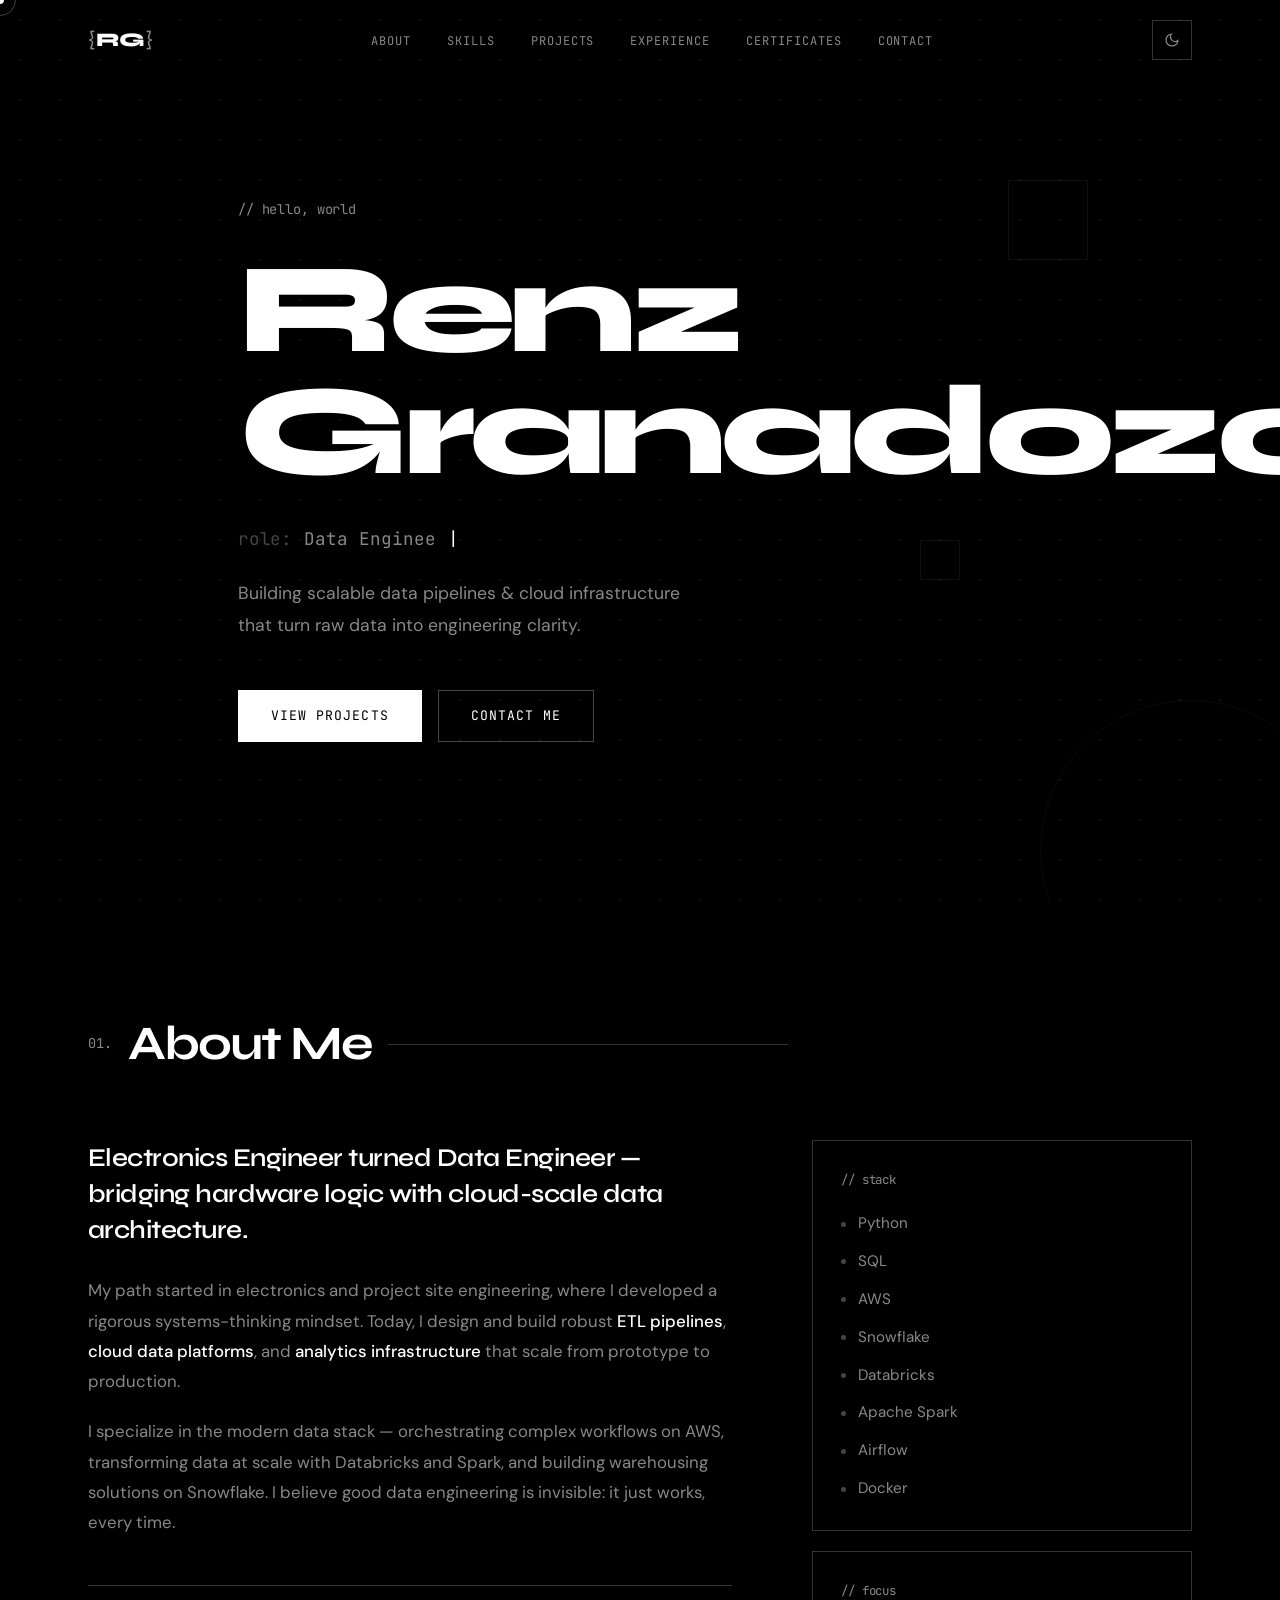
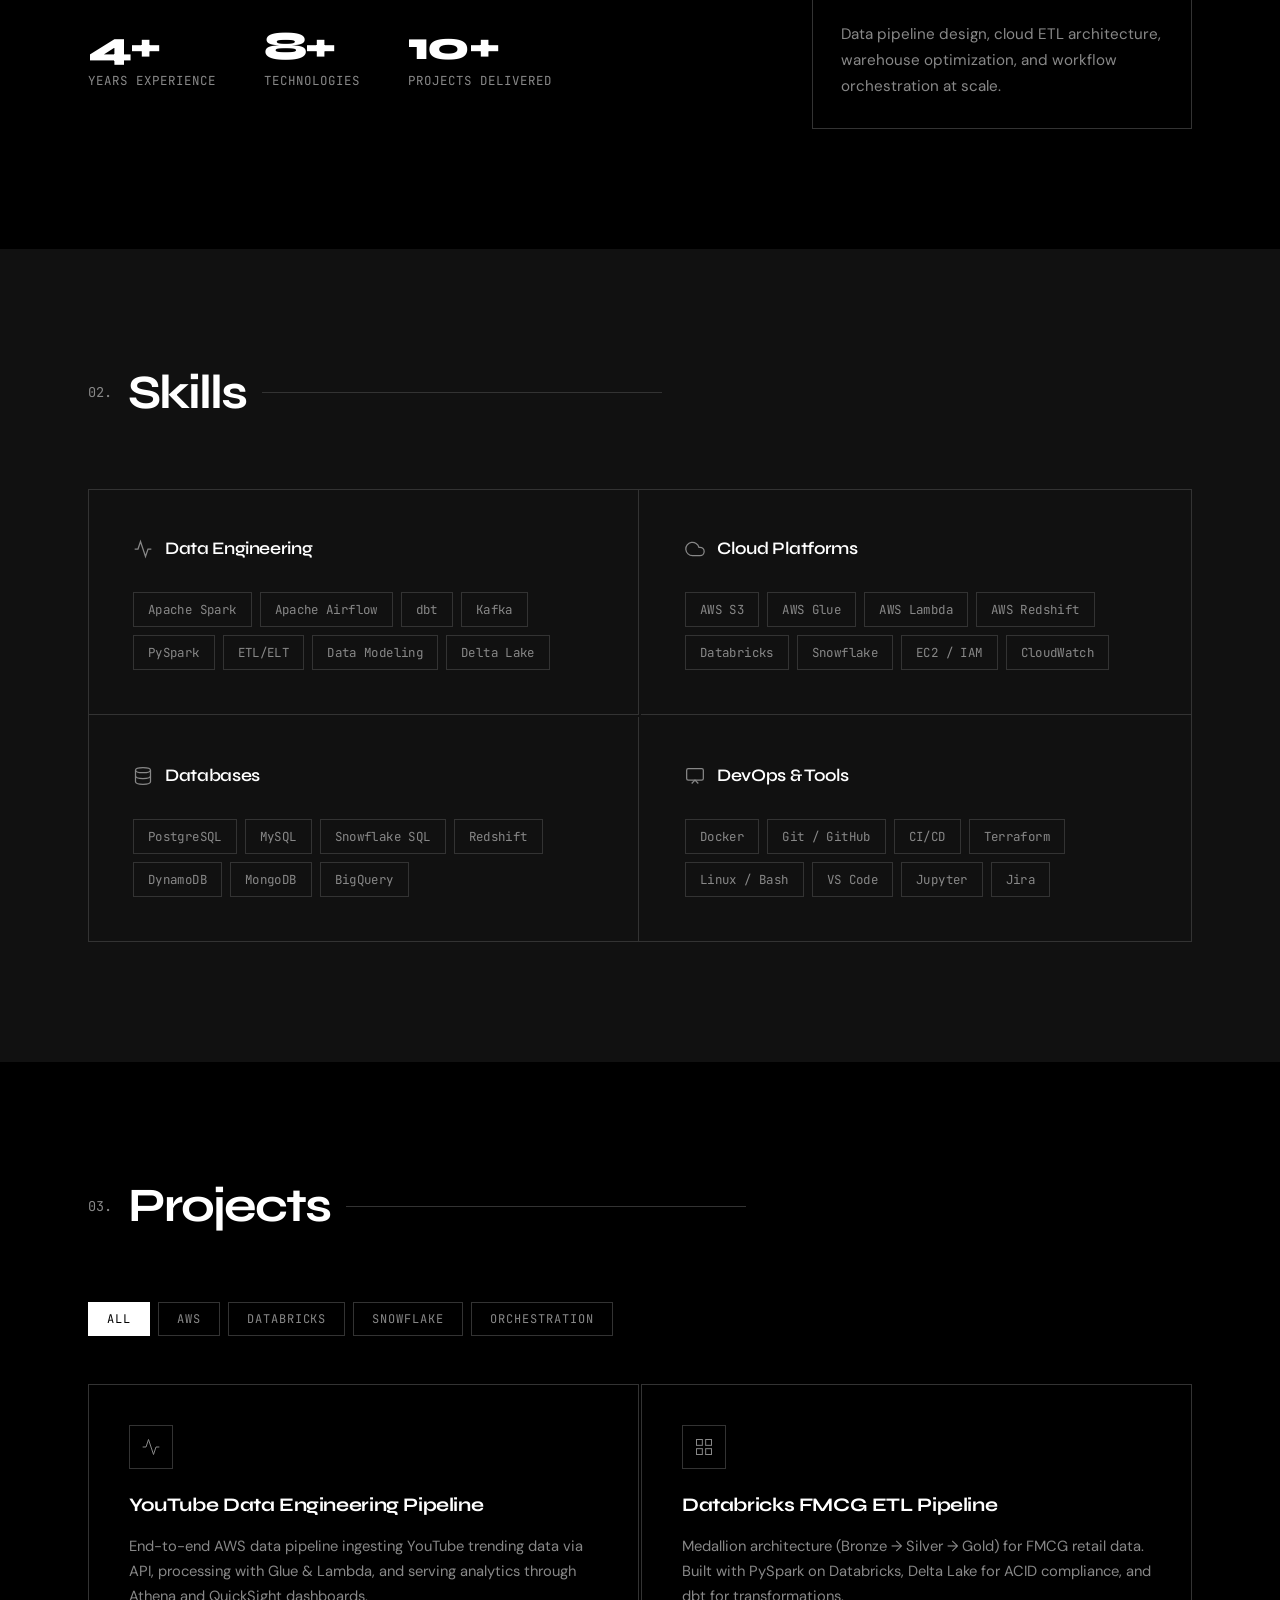
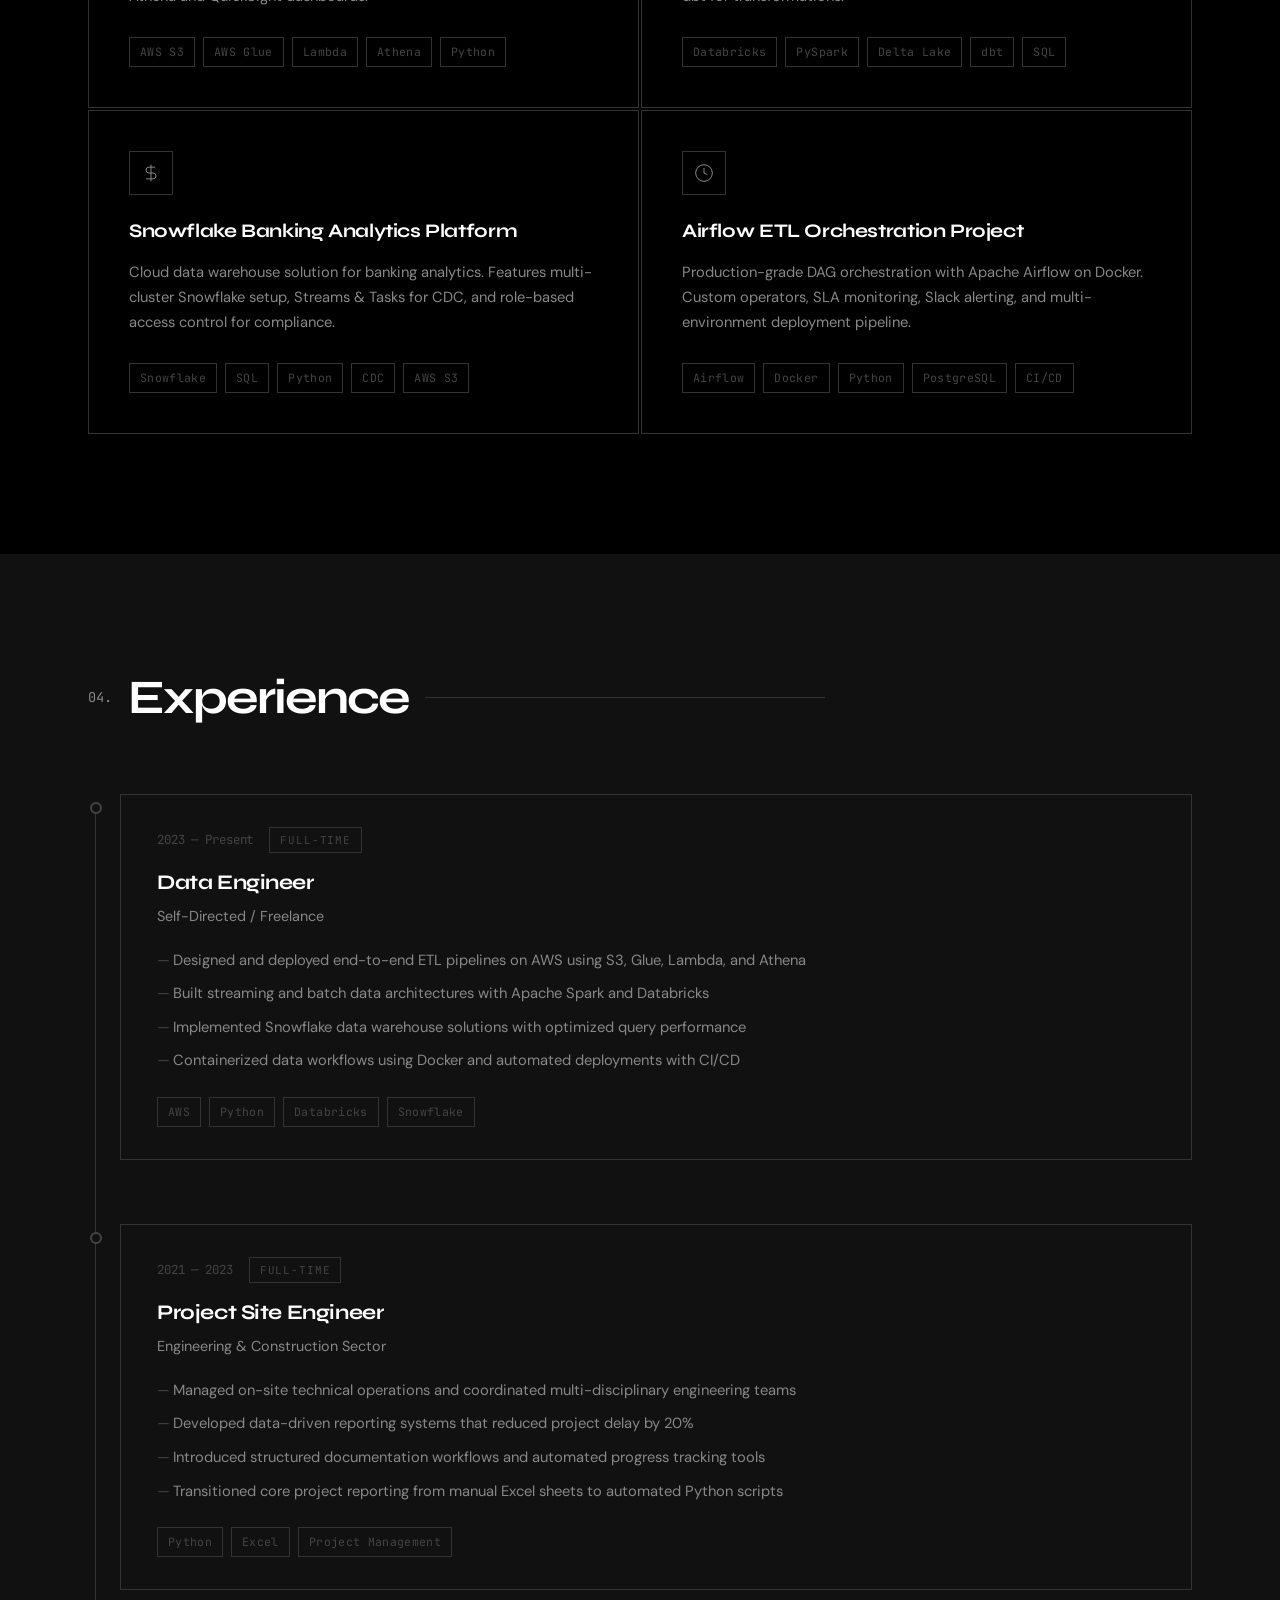
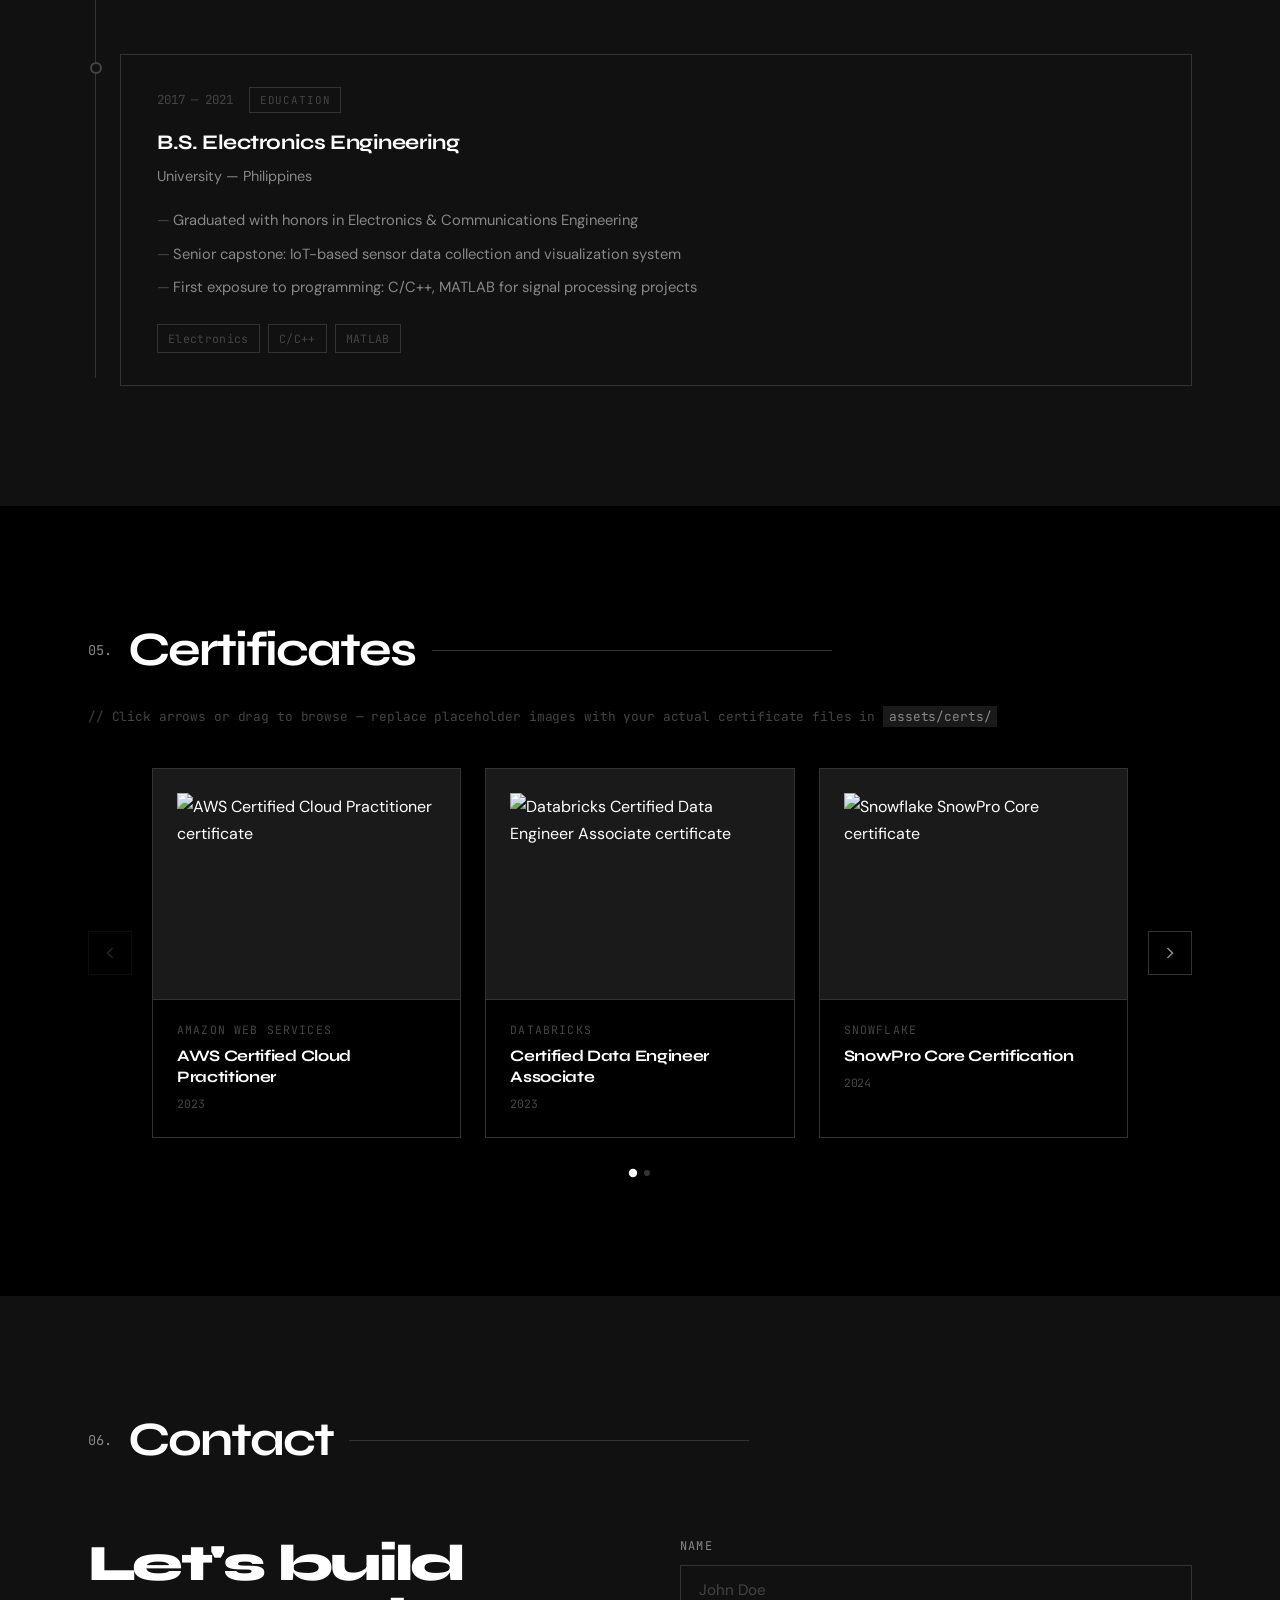
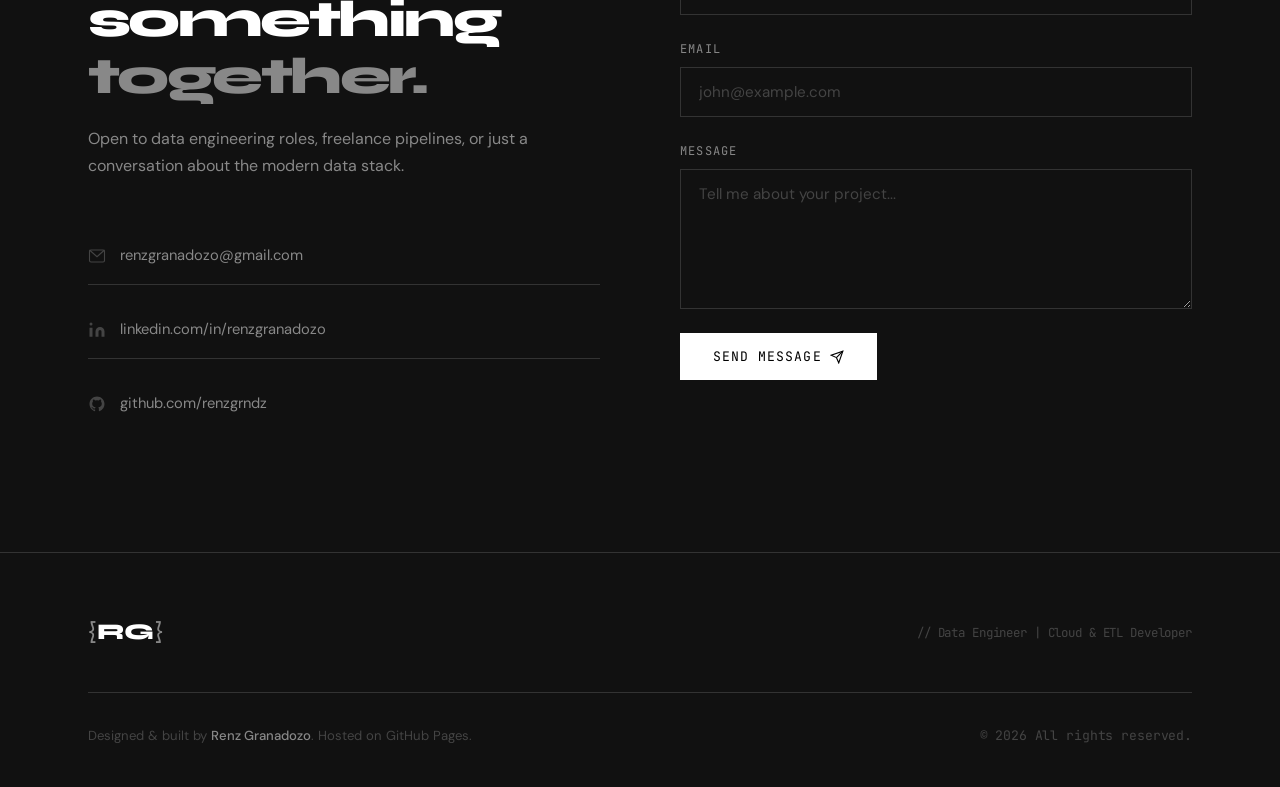
==== commit ce7e2803: "modified:   index.html" ====
--- a/index.html
+++ b/index.html
@@ -29,7 +29,7 @@
   <nav id="navbar" role="navigation" aria-label="Main navigation">
     <div class="nav-container">
       <a href="#hero" class="nav-logo" aria-label="Home">
-        <span class="logo-bracket">{</span>YN<span class="logo-bracket">}</span>
+        <span class="logo-bracket">{</span>RG<span class="logo-bracket">}</span>
       </a>
 
       <ul class="nav-links" id="nav-links" role="list">
@@ -430,17 +430,17 @@
           <h3 class="contact-heading">Let's build something<br/><span class="contact-accent">together.</span></h3>
           <p class="contact-sub">Open to data engineering roles, freelance pipelines, or just a conversation about the modern data stack.</p>
           <div class="contact-links">
-            <a href="mailto:your@email.com" class="contact-link">
+            <a href="mailto:renzgranadozo@gmail.com" class="contact-link">
               <svg viewBox="0 0 24 24" fill="none" stroke="currentColor" stroke-width="1.5"><rect x="2" y="4" width="20" height="16" rx="2"/><polyline points="22,4 12,13 2,4"/></svg>
-              <span>your@email.com</span>
+              <span>renzgranadozo@gmail.com</span>
+            </a> 
+            <a href="https://www.linkedin.com/in/renzgranadozo-203b0a106/" class="contact-link" target="_blank" rel="noopener">
+              <svg viewBox="0 0 24 24" fill="currentColor"><path d="M16 8a6 6 0 0 1 6 6v7h-4v-7a2 2 0 0 0-2-2 2 2 0 0 0-2 2v7h-4v-7a6 6 0 0 1 6-6z"/><rect x="2" y="9" width="4" height="12"/><circle cx="4" cy="4" r="2"/></svg>
+              <span>linkedin.com/in/renzgranadozo</span>
             </a>
-            <a href="https://linkedin.com/in/yourprofile" class="contact-link" target="_blank" rel="noopener">
-              <svg viewBox="0 0 24 24" fill="currentColor"><path d="M16 8a6 6 0 0 1 6 6v7h-4v-7a2 2 0 0 0-2-2 2 2 0 0 0-2 2v7h-4v-7a6 6 0 0 1 6-6z"/><rect x="2" y="9" width="4" height="12"/><circle cx="4" cy="4" r="2"/></svg>
-              <span>linkedin.com/in/yourprofile</span>
-            </a>
-            <a href="https://github.com/yourusername" class="contact-link" target="_blank" rel="noopener">
+            <a href="https://github.com/renzgrndz" class="contact-link" target="_blank" rel="noopener">
               <svg viewBox="0 0 24 24" fill="currentColor"><path d="M12 2C6.477 2 2 6.484 2 12.017c0 4.425 2.865 8.18 6.839 9.504.5.092.682-.217.682-.483 0-.237-.008-.868-.013-1.703-2.782.605-3.369-1.343-3.369-1.343-.454-1.158-1.11-1.466-1.11-1.466-.908-.62.069-.608.069-.608 1.003.07 1.531 1.032 1.531 1.032.892 1.53 2.341 1.088 2.91.832.092-.647.35-1.088.636-1.338-2.22-.253-4.555-1.113-4.555-4.951 0-1.093.39-1.988 1.029-2.688-.103-.253-.446-1.272.098-2.65 0 0 .84-.27 2.75 1.026A9.564 9.564 0 0 1 12 6.844a9.59 9.59 0 0 1 2.504.337c1.909-1.296 2.747-1.027 2.747-1.027.546 1.379.202 2.398.1 2.651.64.7 1.028 1.595 1.028 2.688 0 3.848-2.339 4.695-4.566 4.943.359.309.678.92.678 1.855 0 1.338-.012 2.419-.012 2.747 0 .268.18.58.688.482A10.019 10.019 0 0 0 22 12.017C22 6.484 17.522 2 12 2z"/></svg>
-              <span>github.com/yourusername</span>
+              <span>github.com/renzgrndz</span>
             </a>
           </div>
         </div>
@@ -473,12 +473,12 @@
   <footer id="footer">
     <div class="container">
       <div class="footer-top">
-        <a href="#hero" class="footer-logo"><span class="logo-bracket">{</span>YN<span class="logo-bracket">}</span></a>
+        <a href="#hero" class="footer-logo"><span class="logo-bracket">{</span>RG<span class="logo-bracket">}</span></a>
         <p class="footer-tagline mono">// Data Engineer | Cloud &amp; ETL Developer</p>
       </div>
       <div class="footer-divider"></div>
       <div class="footer-bottom">
-        <p class="footer-copy">Designed &amp; built by <strong>Your Name</strong>. Hosted on GitHub Pages.</p>
+        <p class="footer-copy">Designed &amp; built by <strong>Renz Granadozo</strong>. Hosted on GitHub Pages.</p>
         <p class="footer-copy mono">© <span id="year"></span> All rights reserved.</p>
       </div>
     </div>
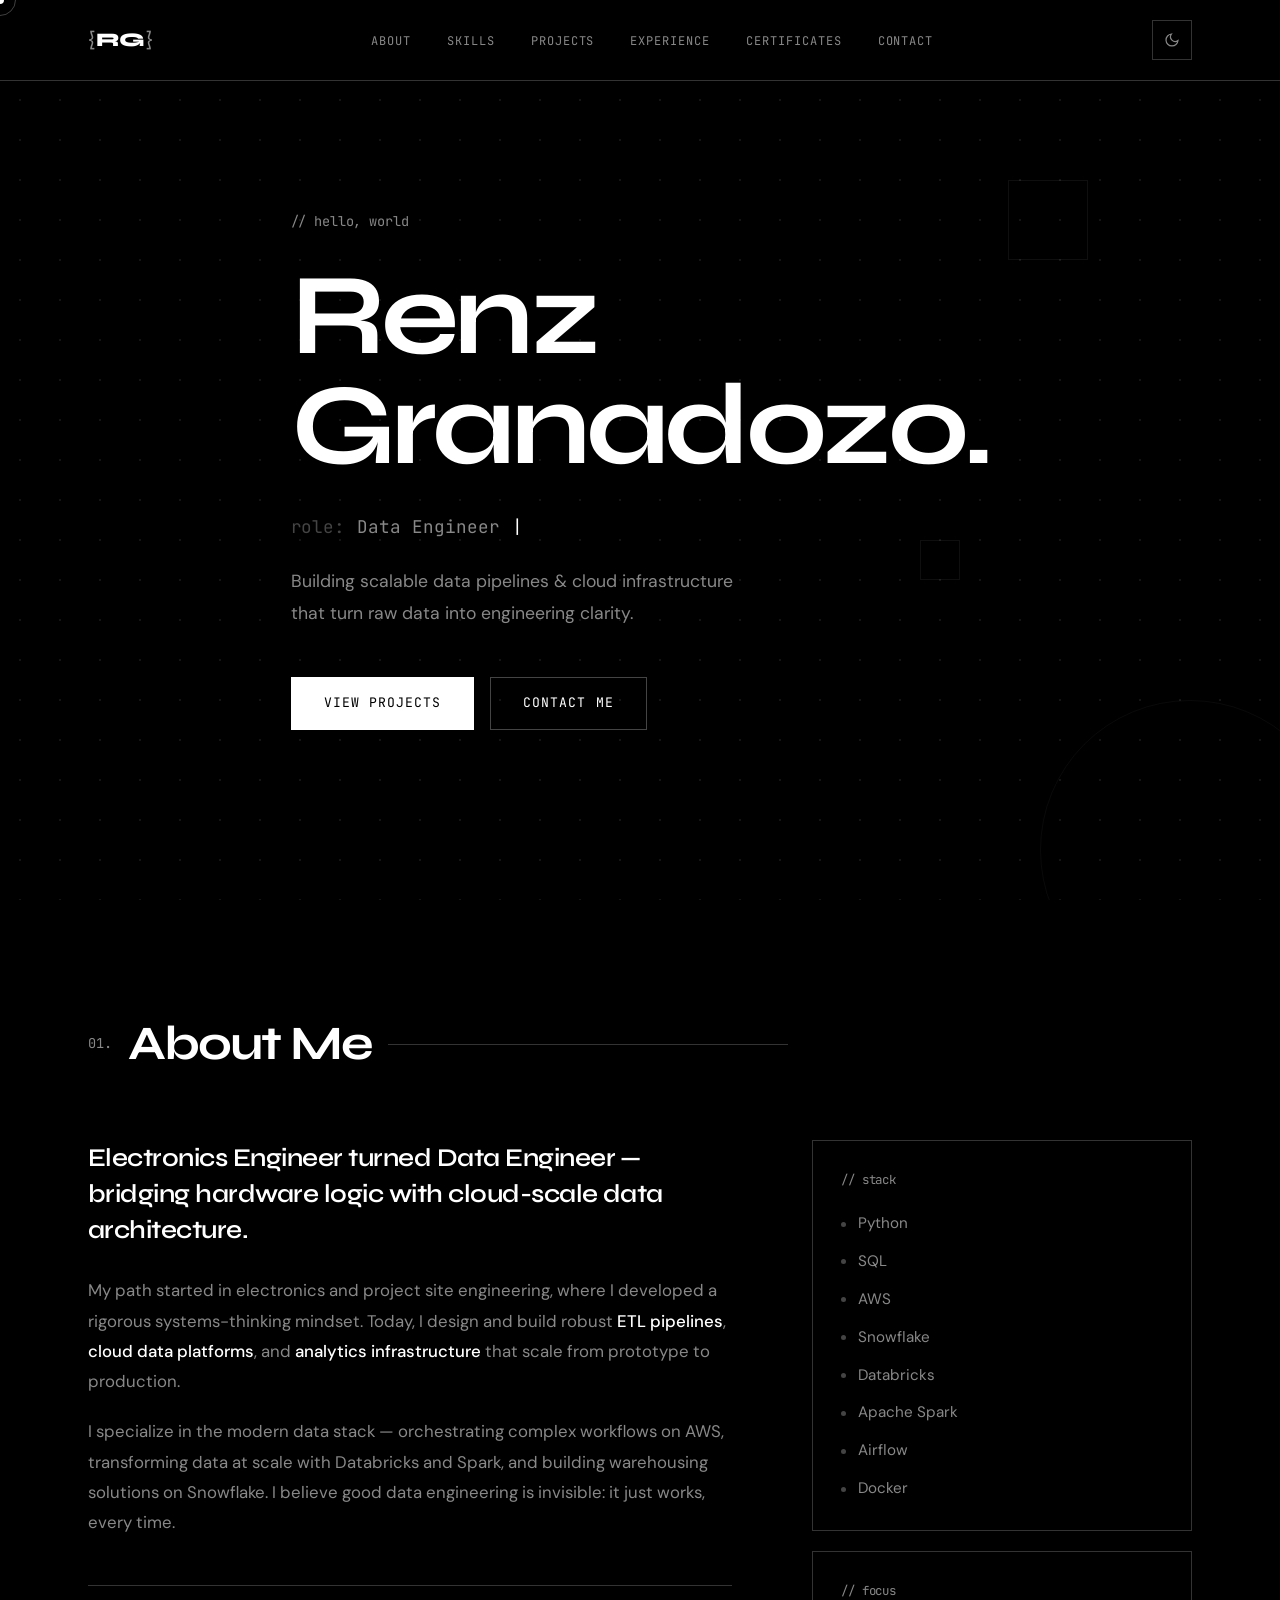
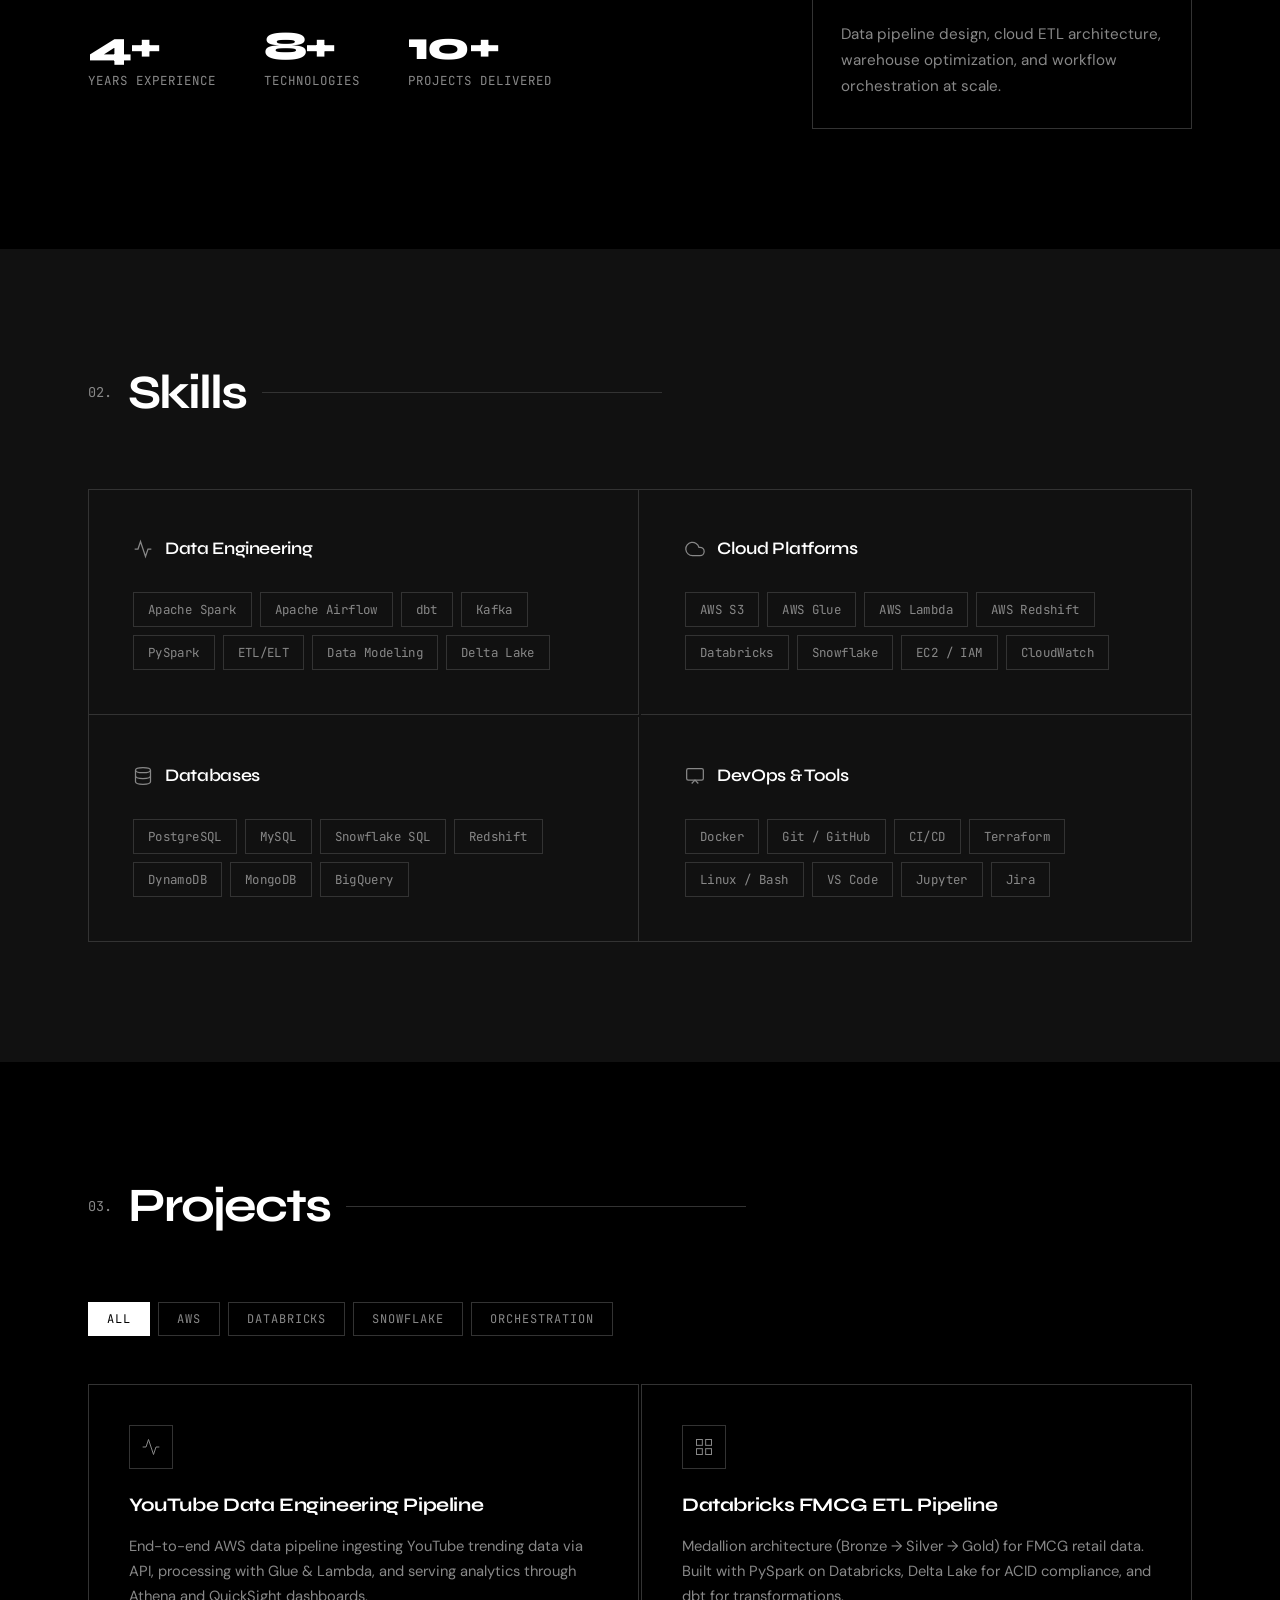
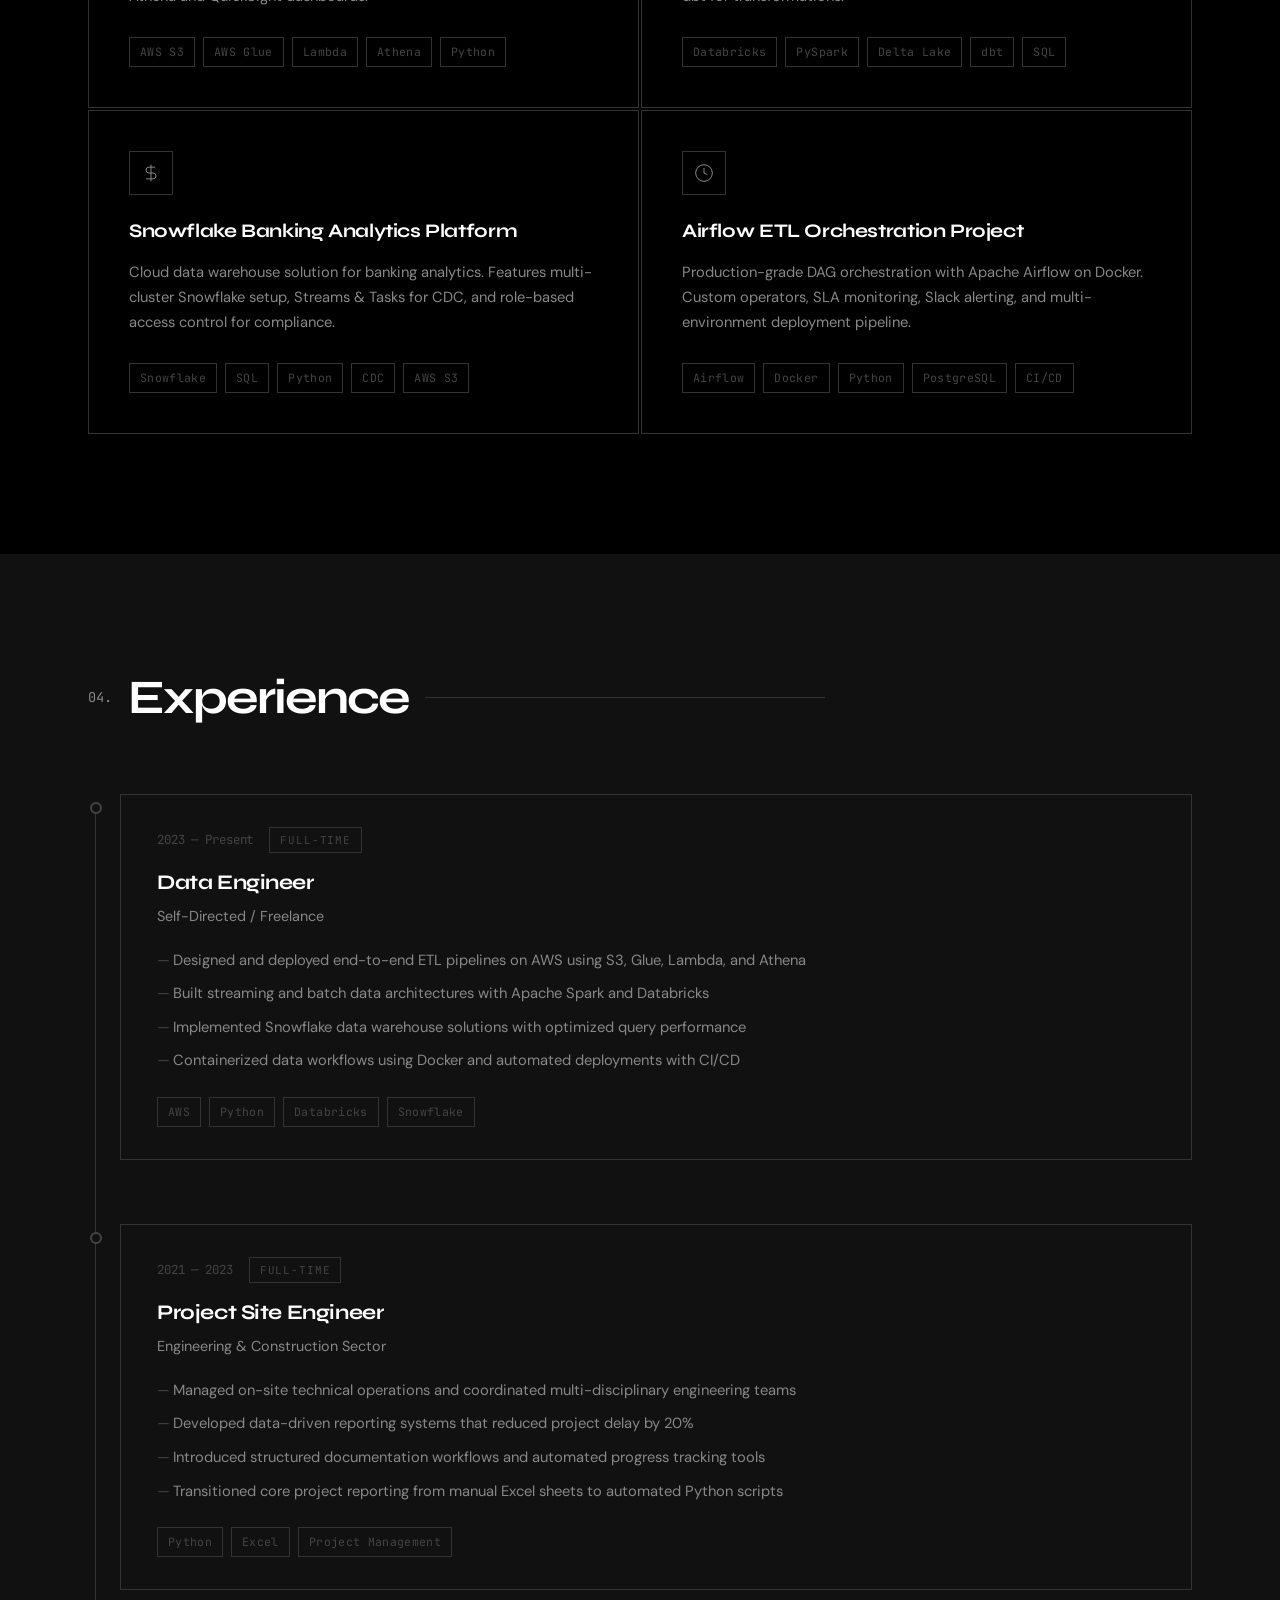
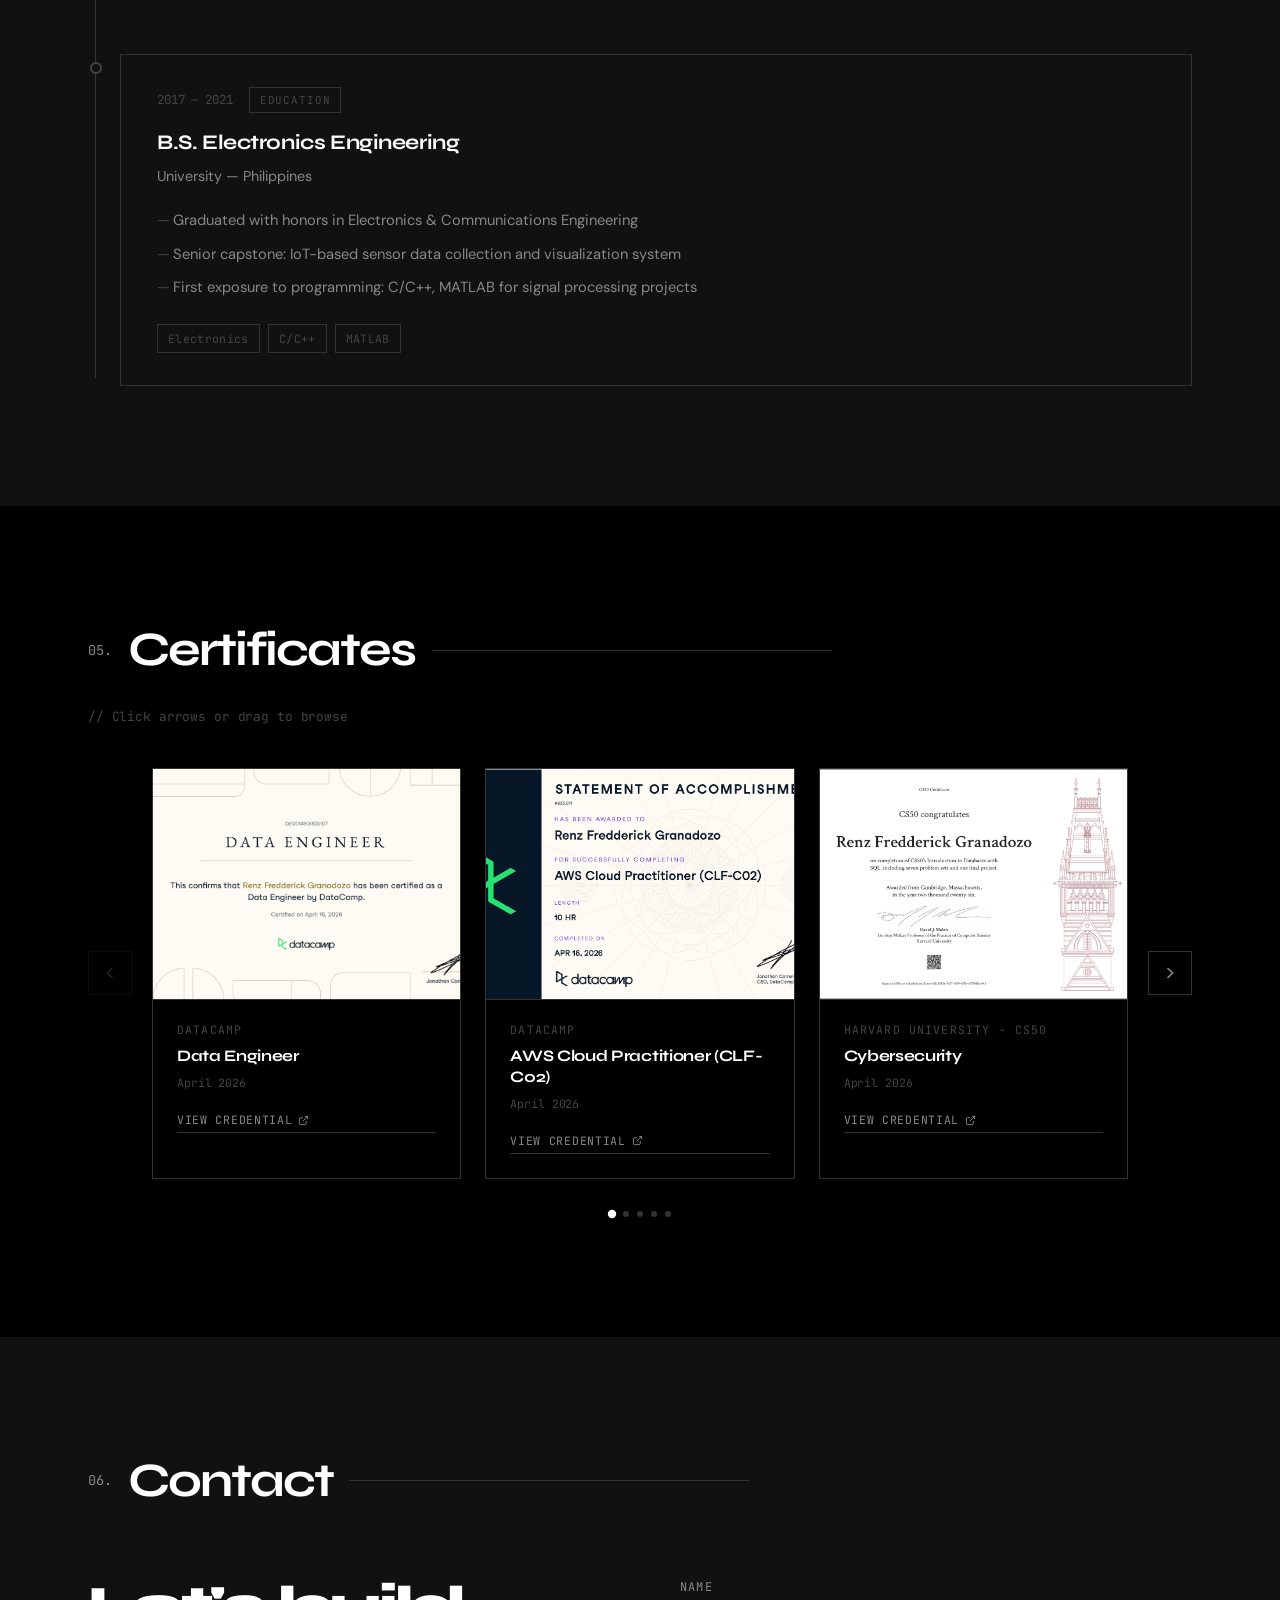
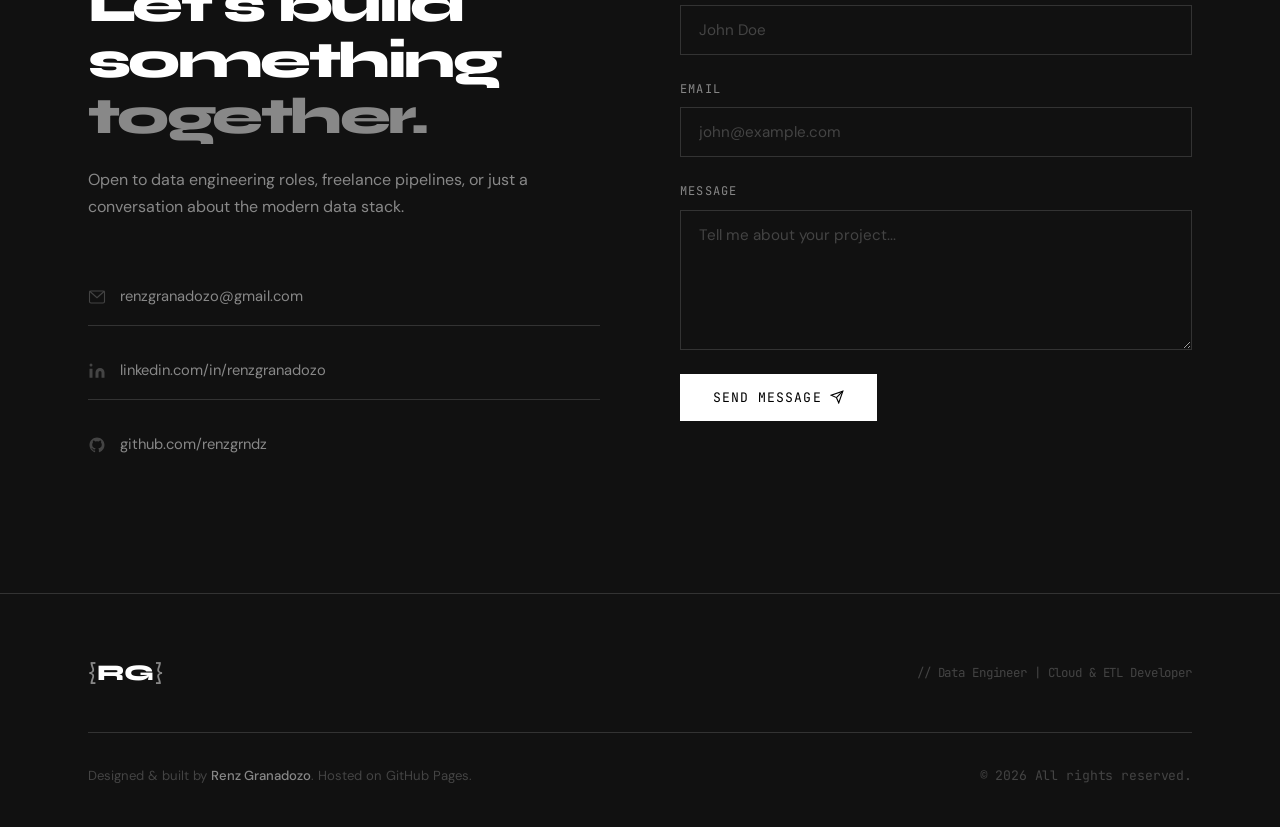
==== commit c4144878: "new file:   images/CS50 SQL.png 	new file:   images/CS50C.png 	new file:   images/CS50P.png 	new fil" ====
--- a/index.html
+++ b/index.html
@@ -332,7 +332,7 @@
     </div>
   </section>
 
-  <!-- ===================== CERTIFICATES ===================== -->
+<!-- ===================== CERTIFICATES ===================== -->
   <section id="certificates" aria-label="Certificates section">
     <div class="container">
       <div class="section-header reveal">
@@ -340,78 +340,149 @@
         <h2>Certificates</h2>
         <div class="section-line"></div>
       </div>
-
-      <p class="cert-intro reveal mono">// Click arrows or drag to browse — replace placeholder images with your actual certificate files in <code>assets/certs/</code></p>
-
+ 
+      <p class="cert-intro reveal mono">// Click arrows or drag to browse</p>
+ 
       <div class="cert-slider-wrap reveal">
         <!-- Prev button -->
         <button class="cert-arrow cert-prev" id="cert-prev" aria-label="Previous certificate">
           <svg viewBox="0 0 24 24" fill="none" stroke="currentColor" stroke-width="2"><polyline points="15 18 9 12 15 6"/></svg>
         </button>
-
+ 
         <!-- Track -->
         <div class="cert-viewport" id="cert-viewport">
           <div class="cert-track" id="cert-track">
 
-            <!-- CERT 1 — replace src with your image path e.g. assets/certs/aws-cloud-practitioner.png -->
-            <div class="cert-slide">
-              <div class="cert-img-wrap">
-                <img src="assets/certs/cert-placeholder.svg" alt="AWS Certified Cloud Practitioner certificate" loading="lazy" />
-              </div>
-              <div class="cert-info">
-                <span class="cert-issuer mono">Amazon Web Services</span>
-                <h3 class="cert-name">AWS Certified Cloud Practitioner</h3>
-                <span class="cert-date mono">2023</span>
-              </div>
-            </div>
-
+            <!-- CERT 7 -->
+            <div class="cert-slide">
+              <div class="cert-img-wrap">
+                <img src="images/DataCamp_DE.png" alt="Data Engineer" loading="lazy" />
+              </div>
+              <div class="cert-info">
+                <span class="cert-issuer mono">DataCamp</span>
+                <h3 class="cert-name">Data Engineer</h3>
+                <span class="cert-date mono">April 2026</span>
+                <a href="https://www.datacamp.com/certificate/DE0014901835107"
+                   class="cert-link" target="_blank" rel="noopener" aria-label="View credential">
+                  View Credential
+                  <svg viewBox="0 0 24 24" fill="none" stroke="currentColor" stroke-width="2" aria-hidden="true"><path d="M18 13v6a2 2 0 0 1-2 2H5a2 2 0 0 1-2-2V8a2 2 0 0 1 2-2h6"/><polyline points="15 3 21 3 21 9"/><line x1="10" y1="14" x2="21" y2="3"/></svg>
+                </a>
+              </div>
+            </div>
+
+            <!-- CERT 6 -->
+            <div class="cert-slide">
+              <div class="cert-img-wrap">
+                <img src="images/DataCamp_AWS.png" alt="AWS Cloud Practitioner (CLF-C02)" loading="lazy" />
+              </div>
+              <div class="cert-info">
+                <span class="cert-issuer mono">DataCamp</span>
+                <h3 class="cert-name">AWS Cloud Practitioner (CLF-C02)</h3>
+                <span class="cert-date mono">April 2026</span>
+                <a href="https://www.datacamp.com/completed/statement-of-accomplishment/track/a93b4cab1cc90dc4d843f5a7f339ac7d6e7eadd4"
+                   class="cert-link" target="_blank" rel="noopener" aria-label="View credential">
+                  View Credential
+                  <svg viewBox="0 0 24 24" fill="none" stroke="currentColor" stroke-width="2" aria-hidden="true"><path d="M18 13v6a2 2 0 0 1-2 2H5a2 2 0 0 1-2-2V8a2 2 0 0 1 2-2h6"/><polyline points="15 3 21 3 21 9"/><line x1="10" y1="14" x2="21" y2="3"/></svg>
+                </a>
+              </div>
+            </div>
+
+
+            <!-- CERT 5 -->
+            <div class="cert-slide">
+              <div class="cert-img-wrap">
+                <img src="images/CS50 SQL.png" alt="Cybersecurity" loading="lazy" />
+              </div>
+              <div class="cert-info">
+                <span class="cert-issuer mono">Harvard University - CS50</span>
+                <h3 class="cert-name">Cybersecurity</h3>
+                <span class="cert-date mono">April 2026</span>
+                <a href="https://cs50.harvard.edu/certificates/0d12895f-e5b0-4b42-a81c-e96ecb926be6"
+                   class="cert-link" target="_blank" rel="noopener" aria-label="View credential">
+                  View Credential
+                  <svg viewBox="0 0 24 24" fill="none" stroke="currentColor" stroke-width="2" aria-hidden="true"><path d="M18 13v6a2 2 0 0 1-2 2H5a2 2 0 0 1-2-2V8a2 2 0 0 1 2-2h6"/><polyline points="15 3 21 3 21 9"/><line x1="10" y1="14" x2="21" y2="3"/></svg>
+                </a>
+              </div>
+            </div>
+ 
+            <!-- CERT 4 -->
+            <div class="cert-slide">
+              <div class="cert-img-wrap">
+                <img src="images/DataCamp_DEA.png" alt="Associate Data Engineer" loading="lazy" />
+              </div>
+              <div class="cert-info">
+                <span class="cert-issuer mono">DataCamp</span>
+                <h3 class="cert-name">Associate Data Engineer</h3>
+                <span class="cert-date mono">March 2026</span>
+                <a href="https://www.datacamp.com/certificate/DEA0010742671726"
+                   class="cert-link" target="_blank" rel="noopener" aria-label="View credential">
+                  View Credential
+                  <svg viewBox="0 0 24 24" fill="none" stroke="currentColor" stroke-width="2" aria-hidden="true"><path d="M18 13v6a2 2 0 0 1-2 2H5a2 2 0 0 1-2-2V8a2 2 0 0 1 2-2h6"/><polyline points="15 3 21 3 21 9"/><line x1="10" y1="14" x2="21" y2="3"/></svg>
+                </a>
+              </div>
+            </div>
+ 
+            <!-- CERT 3 -->
+            <div class="cert-slide">
+              <div class="cert-img-wrap">
+                <img src="images/CS50 SQL.png" alt="Databases with SQL" loading="lazy" />
+              </div>
+              <div class="cert-info">
+                <span class="cert-issuer mono">Harvard University - CS50</span>
+                <h3 class="cert-name">Databases with SQL</h3>
+                <span class="cert-date mono">February 2026</span>
+                <a href="https://cs50.harvard.edu/certificates/fdc23826-f427-41f9-8f8b-efd7f43ce443"
+                   class="cert-link" target="_blank" rel="noopener" aria-label="View credential">
+                  View Credential
+                  <svg viewBox="0 0 24 24" fill="none" stroke="currentColor" stroke-width="2" aria-hidden="true"><path d="M18 13v6a2 2 0 0 1-2 2H5a2 2 0 0 1-2-2V8a2 2 0 0 1 2-2h6"/><polyline points="15 3 21 3 21 9"/><line x1="10" y1="14" x2="21" y2="3"/></svg>
+                </a>
+              </div>
+            </div>
+ 
             <!-- CERT 2 -->
             <div class="cert-slide">
               <div class="cert-img-wrap">
-                <img src="assets/certs/cert-placeholder.svg" alt="Databricks Certified Data Engineer Associate certificate" loading="lazy" />
-              </div>
-              <div class="cert-info">
-                <span class="cert-issuer mono">Databricks</span>
-                <h3 class="cert-name">Certified Data Engineer Associate</h3>
-                <span class="cert-date mono">2023</span>
-              </div>
-            </div>
-
-            <!-- CERT 3 -->
-            <div class="cert-slide">
-              <div class="cert-img-wrap">
-                <img src="assets/certs/cert-placeholder.svg" alt="Snowflake SnowPro Core certificate" loading="lazy" />
-              </div>
-              <div class="cert-info">
-                <span class="cert-issuer mono">Snowflake</span>
-                <h3 class="cert-name">SnowPro Core Certification</h3>
-                <span class="cert-date mono">2024</span>
-              </div>
-            </div>
-
-            <!-- CERT 4 -->
-            <div class="cert-slide">
-              <div class="cert-img-wrap">
-                <img src="assets/certs/cert-placeholder.svg" alt="Apache Airflow Fundamentals certificate" loading="lazy" />
-              </div>
-              <div class="cert-info">
-                <span class="cert-issuer mono">Astronomer</span>
-                <h3 class="cert-name">Airflow Fundamentals</h3>
-                <span class="cert-date mono">2024</span>
-              </div>
-            </div>
-
-            <!-- ADD MORE CERTS HERE — copy a .cert-slide block above -->
-
-          </div>
-        </div>
-
+                <img src="images/CS50x.png" alt="Computer Science" loading="lazy" />
+              </div>
+              <div class="cert-info">
+                <span class="cert-issuer mono">Harvard University - CS50</span>
+                <h3 class="cert-name">Computer Science</h3>
+                <span class="cert-date mono">February 2026</span>
+                <a href="https://cs50.harvard.edu/certificates/50c75da0-c994-4b15-9205-3f73bb165e05"
+                   class="cert-link" target="_blank" rel="noopener" aria-label="View credential">
+                  View Credential
+                  <svg viewBox="0 0 24 24" fill="none" stroke="currentColor" stroke-width="2" aria-hidden="true"><path d="M18 13v6a2 2 0 0 1-2 2H5a2 2 0 0 1-2-2V8a2 2 0 0 1 2-2h6"/><polyline points="15 3 21 3 21 9"/><line x1="10" y1="14" x2="21" y2="3"/></svg>
+                </a>
+              </div>
+            </div>
+ 
+            <!-- CERT 1 -->
+            <div class="cert-slide">
+              <div class="cert-img-wrap">
+                <img src="images/CS50P.png" alt="Programming with Python" loading="lazy" />
+              </div>
+              <div class="cert-info">
+                <span class="cert-issuer mono">Harvard University - CS50</span>
+                <h3 class="cert-name">Programming with Python</h3>
+                <span class="cert-date mono">December 2025</span>
+                <a href="https://cs50.harvard.edu/certificates/e7cc8de9-82c0-49ee-ae47-a977b9bd1c27"
+                   class="cert-link" target="_blank" rel="noopener" aria-label="View credential">
+                  View Credential
+                  <svg viewBox="0 0 24 24" fill="none" stroke="currentColor" stroke-width="2" aria-hidden="true"><path d="M18 13v6a2 2 0 0 1-2 2H5a2 2 0 0 1-2-2V8a2 2 0 0 1 2-2h6"/><polyline points="15 3 21 3 21 9"/><line x1="10" y1="14" x2="21" y2="3"/></svg>
+                </a>
+              </div>
+            </div>
+
+ 
+          </div>
+        </div>
+ 
         <!-- Next button -->
         <button class="cert-arrow cert-next" id="cert-next" aria-label="Next certificate">
           <svg viewBox="0 0 24 24" fill="none" stroke="currentColor" stroke-width="2"><polyline points="9 18 15 12 9 6"/></svg>
         </button>
       </div>
-
+ 
       <!-- Dots -->
       <div class="cert-dots" id="cert-dots" role="tablist" aria-label="Certificate slides"></div>
     </div>
--- a/style.css
+++ b/style.css
@@ -140,13 +140,14 @@
 #navbar {
   position: fixed; top: 0; left: 0; right: 0; z-index: 1000;
   padding: 20px 0;
-  transition: background var(--dur-med), padding var(--dur-med), border-color var(--dur-med);
-  border-bottom: 1px solid transparent;
+  background: var(--bg);
+  border-bottom: 1px solid var(--border);
+  transition: background var(--dur-med), padding var(--dur-med), border-color var(--dur-med), box-shadow var(--dur-med);
 }
 #navbar.scrolled {
-  background: color-mix(in srgb, var(--bg) 90%, transparent);
-  backdrop-filter: blur(12px); -webkit-backdrop-filter: blur(12px);
-  padding: 14px 0; border-color: var(--border-light);
+  padding: 14px 0;
+  box-shadow: 0 4px 24px var(--shadow);
+  border-color: var(--border);
 }
 .nav-container {
   max-width: var(--container); margin: 0 auto; padding: 0 48px;
@@ -225,9 +226,10 @@
 .hero-content { position: relative; z-index: 2; max-width: 900px; padding: 0 48px; }
 .hero-pre { font-size: 0.85rem; color: var(--text-muted); margin-bottom: 28px; opacity: 0; animation: fadeSlideUp 0.6s var(--ease-out) 0.2s forwards; }
 .hero-name {
-  font-family: var(--font-display); font-weight: 800;
-  font-size: clamp(3.5rem, 10vw, 8rem); line-height: 0.95;
-  letter-spacing: -0.05em; margin-bottom: 32px; display: flex; flex-direction: column;
+  font-family: var(--font-display); font-weight: 700;
+  font-size: clamp(2.4rem, 9vw, 8rem); line-height: 0.95;
+  letter-spacing: -0.04em; margin-bottom: 32px; display: flex; flex-direction: column;
+  word-break: break-word; overflow-wrap: break-word;
 }
 .name-line { display: block; opacity: 0; animation: fadeSlideUp 0.7s var(--ease-out) 0.4s forwards; }
 .accent-line { animation-delay: 0.55s; }
@@ -421,6 +423,17 @@
 .cert-issuer { font-size: 0.72rem; color: var(--text-dim); text-transform: uppercase; letter-spacing: 0.1em; }
 .cert-name { font-family: var(--font-display); font-size: 1rem; font-weight: 700; letter-spacing: -0.02em; line-height: 1.3; }
 .cert-date { font-size: 0.72rem; color: var(--text-dim); }
+.cert-link {
+  display: inline-flex; align-items: center; gap: 6px; margin-top: 12px;
+  font-family: var(--font-mono); font-size: 0.72rem; letter-spacing: 0.06em;
+  text-transform: uppercase; color: var(--text-muted);
+  border-bottom: 1px solid var(--border);
+  padding-bottom: 2px;
+  transition: color var(--dur-fast), border-color var(--dur-fast);
+}
+.cert-link svg { width: 11px; height: 11px; flex-shrink: 0; transition: transform var(--dur-fast); }
+.cert-link:hover { color: var(--text); border-color: var(--text); }
+.cert-link:hover svg { transform: translate(2px, -2px); }
 
 /* Arrow buttons */
 .cert-arrow {
@@ -538,30 +551,19 @@
   body { cursor: auto; }
 
   .nav-links {
-    position: fixed; 
-    top: 0; 
-    left: 0; 
-    right: 0; 
-    height: 100dvh; 
-    padding-top: var(--navbar-height); 
-    background: var(--black);
-    display: flex;
-    flex-direction: column;
-    align-items: center;
-    justify-content: center;
-    gap: 32px;
-    opacity: 0;
-    pointer-events: none;
-    transition: opacity var(--dur-med) var(--ease);
-    z-index: 999;
+    position: fixed; inset: 0; background: var(--bg);
+    flex-direction: column; align-items: center; justify-content: center;
+    gap: 32px; opacity: 0; pointer-events: none;
+    transition: opacity var(--dur-med) var(--ease); z-index: 999;
   }
   .nav-links.open { opacity: 1; pointer-events: auto; }
   .nav-link { font-size: 1rem; letter-spacing: 0.15em; }
   .hamburger { display: flex; z-index: 1001; }
 
-  .hero-content { padding: 0 24px; }
+  .hero-content { padding: 0 20px; }
+  .hero-name { font-size: clamp(2rem, 11vw, 5rem); letter-spacing: -0.03em; }
   .hero-cta { flex-direction: column; align-items: flex-start; }
-  .hero-scroll-hint { left: 24px; }
+  .hero-scroll-hint { left: 20px; }
 
   .about-stats { gap: 32px; flex-wrap: wrap; }
 
@@ -588,4 +590,4 @@
   .btn { padding: 12px 24px; font-size: 0.78rem; }
   .cert-slider-wrap { gap: 10px; }
   .cert-arrow { width: 36px; height: 36px; }
-}
+}
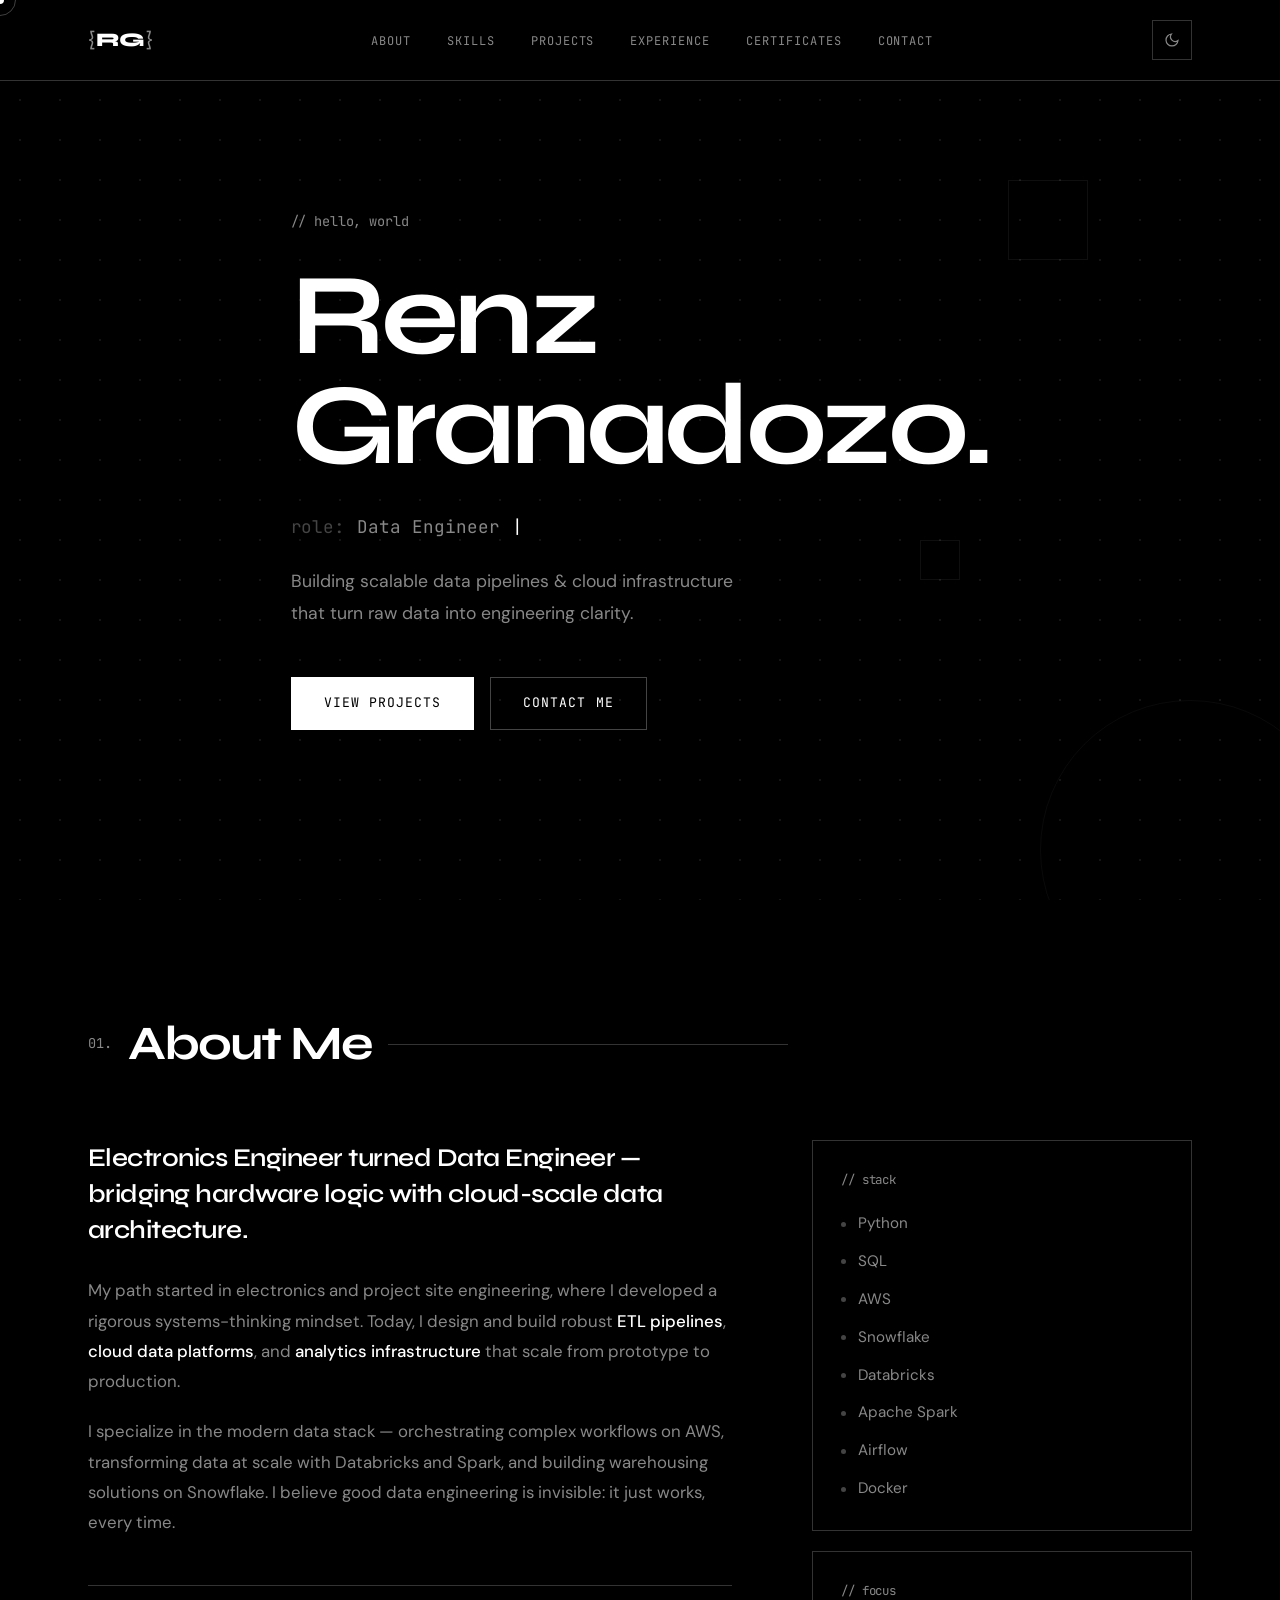
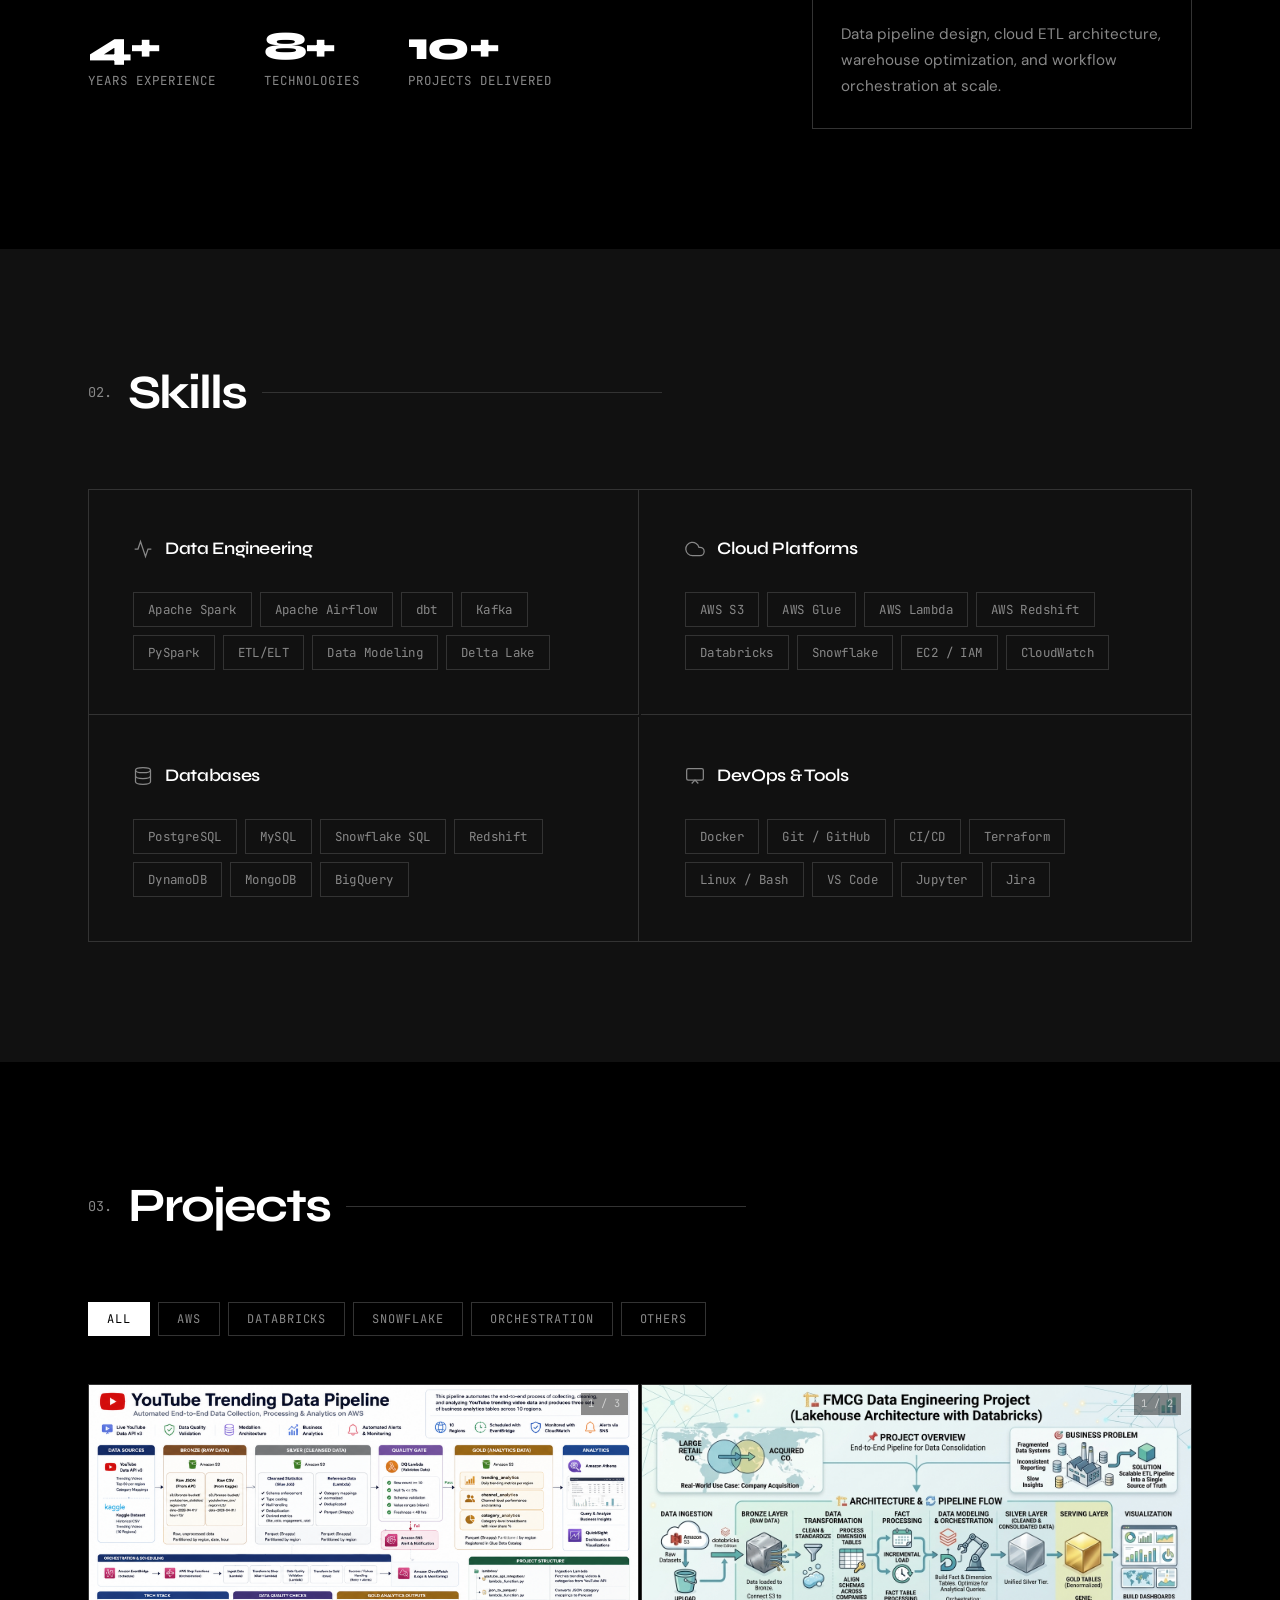
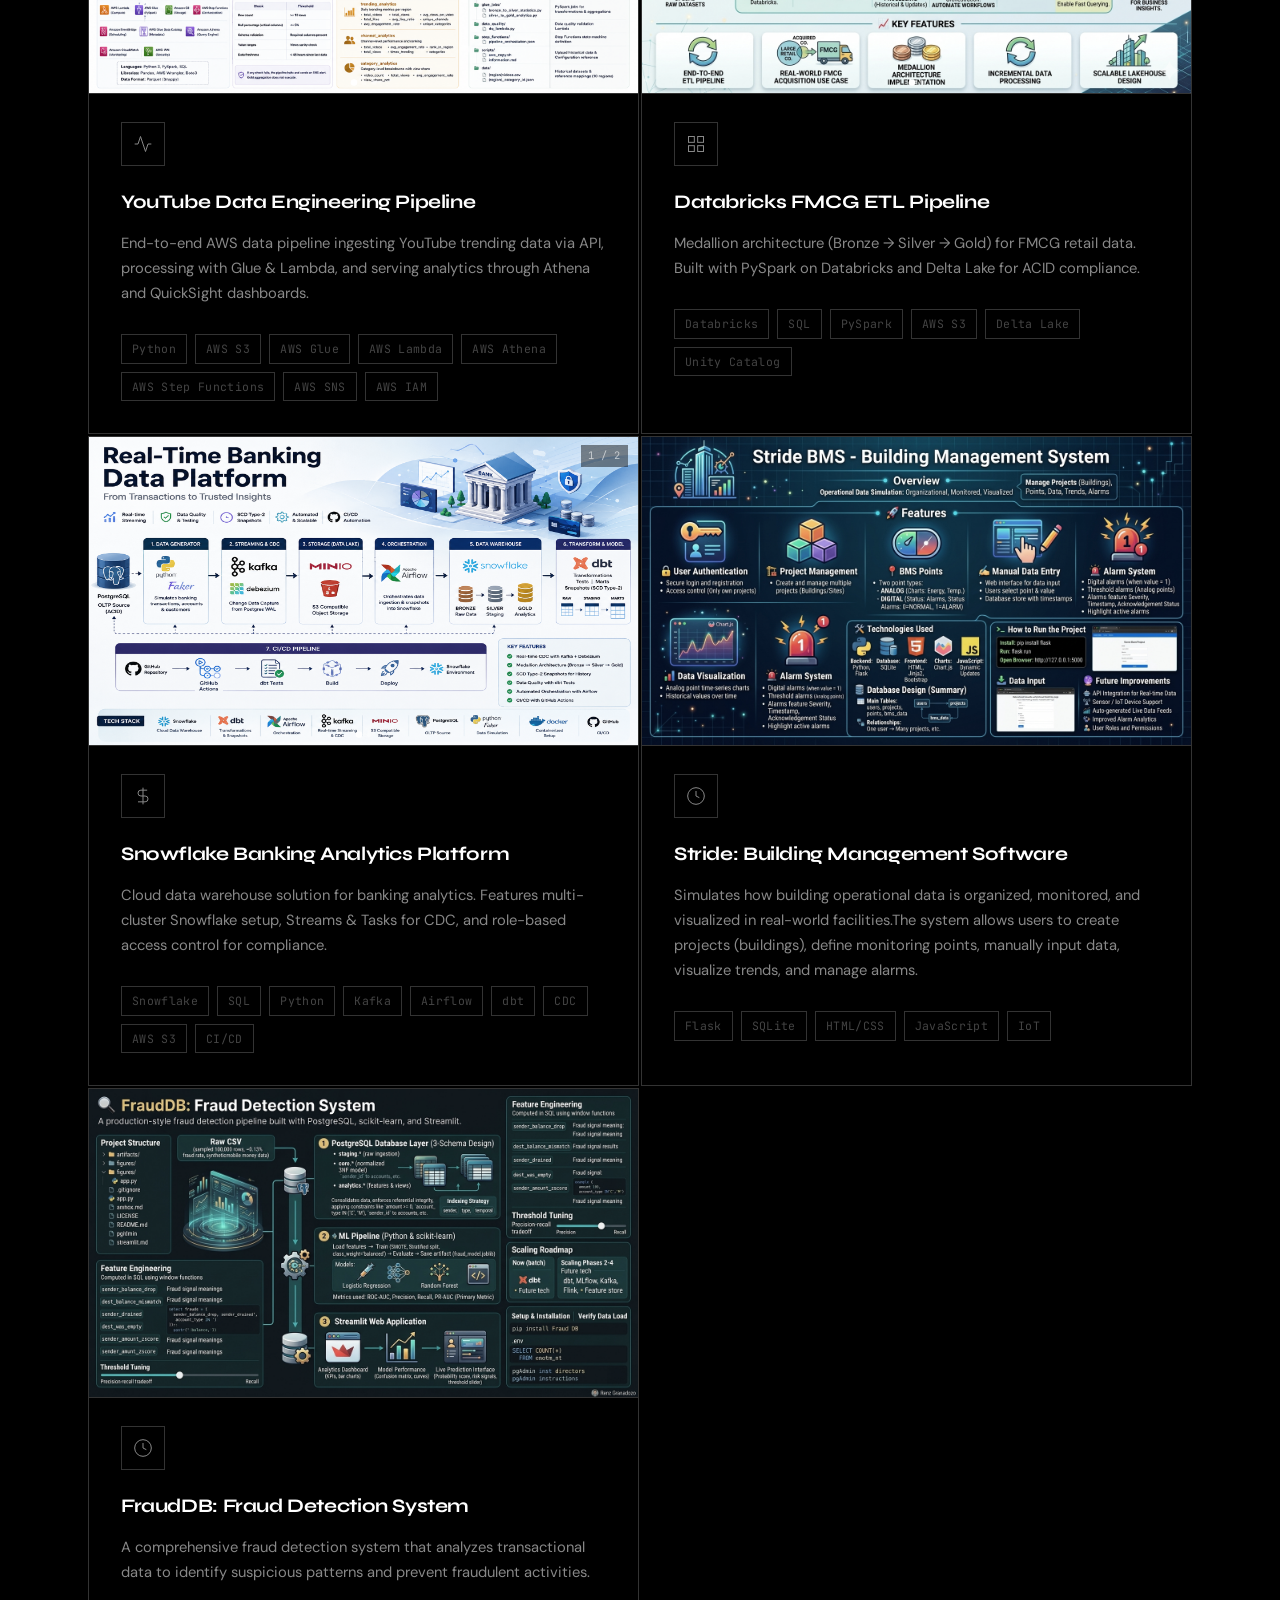
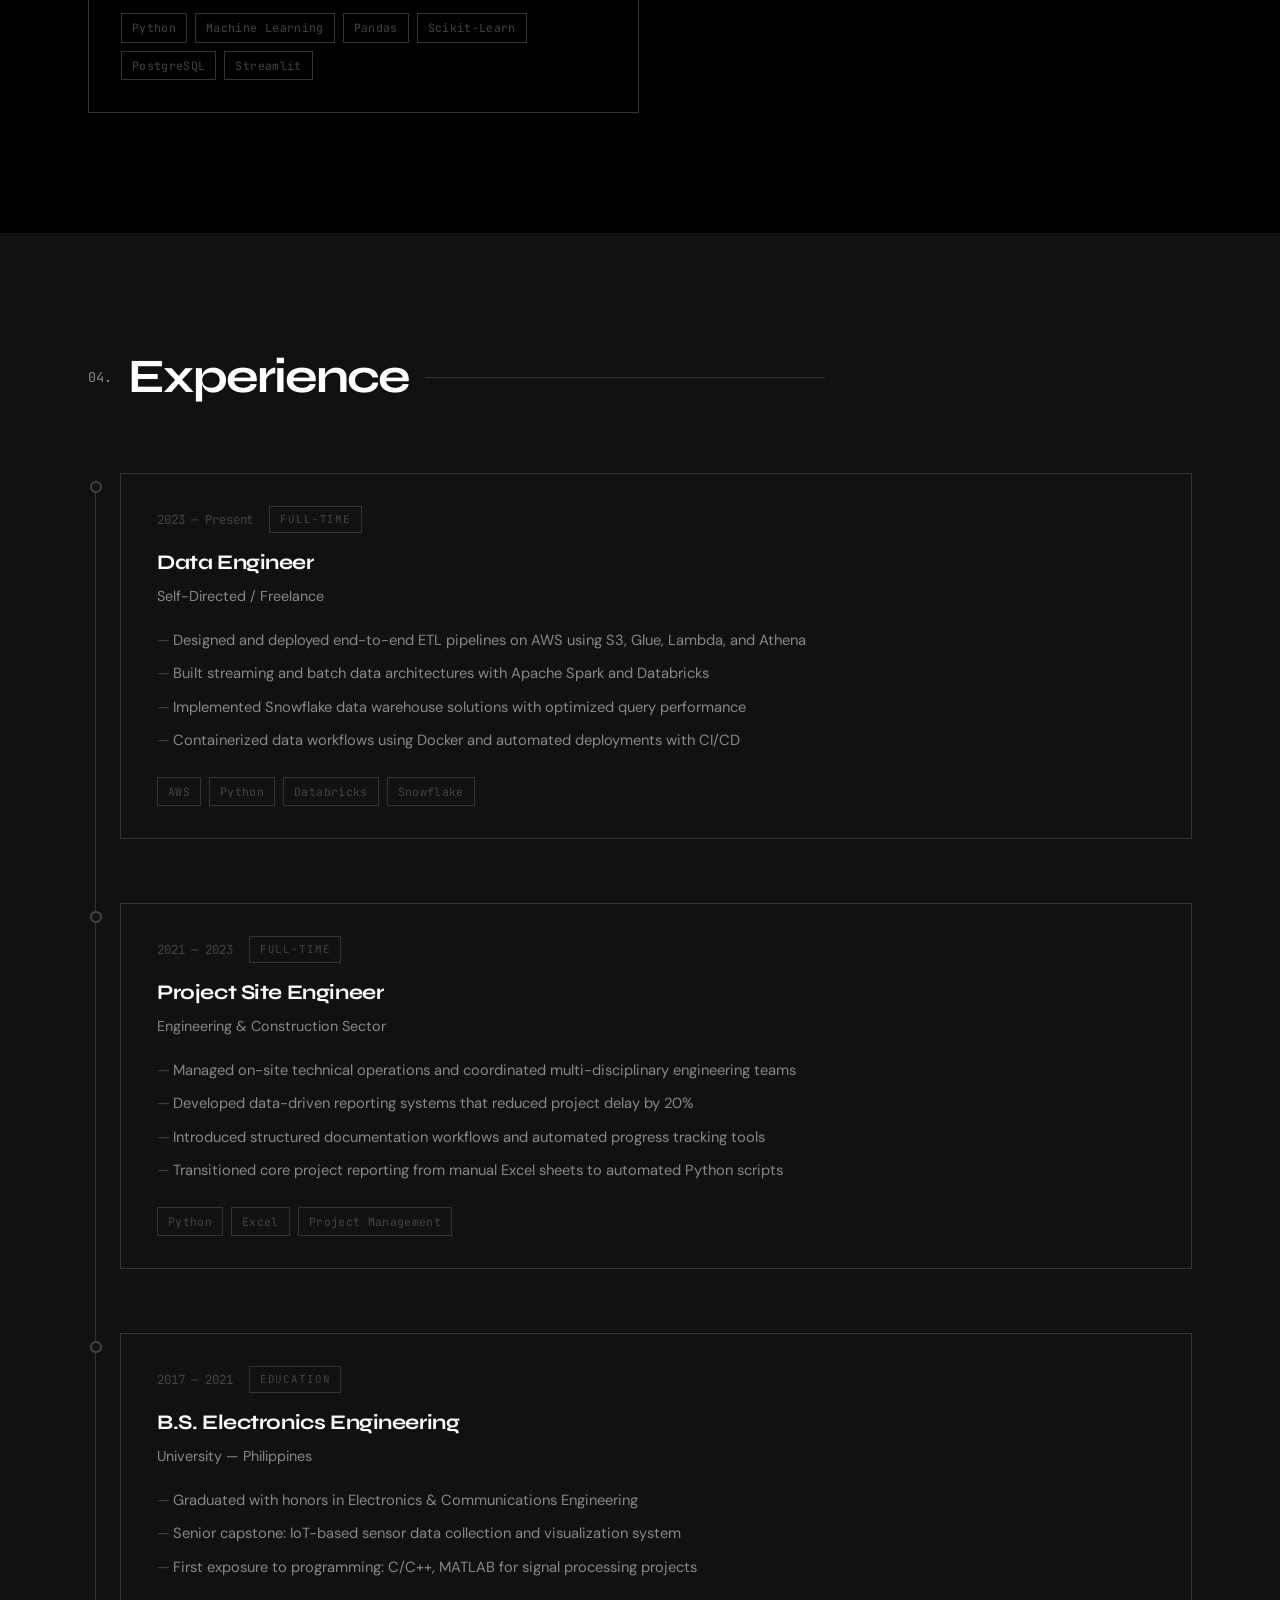
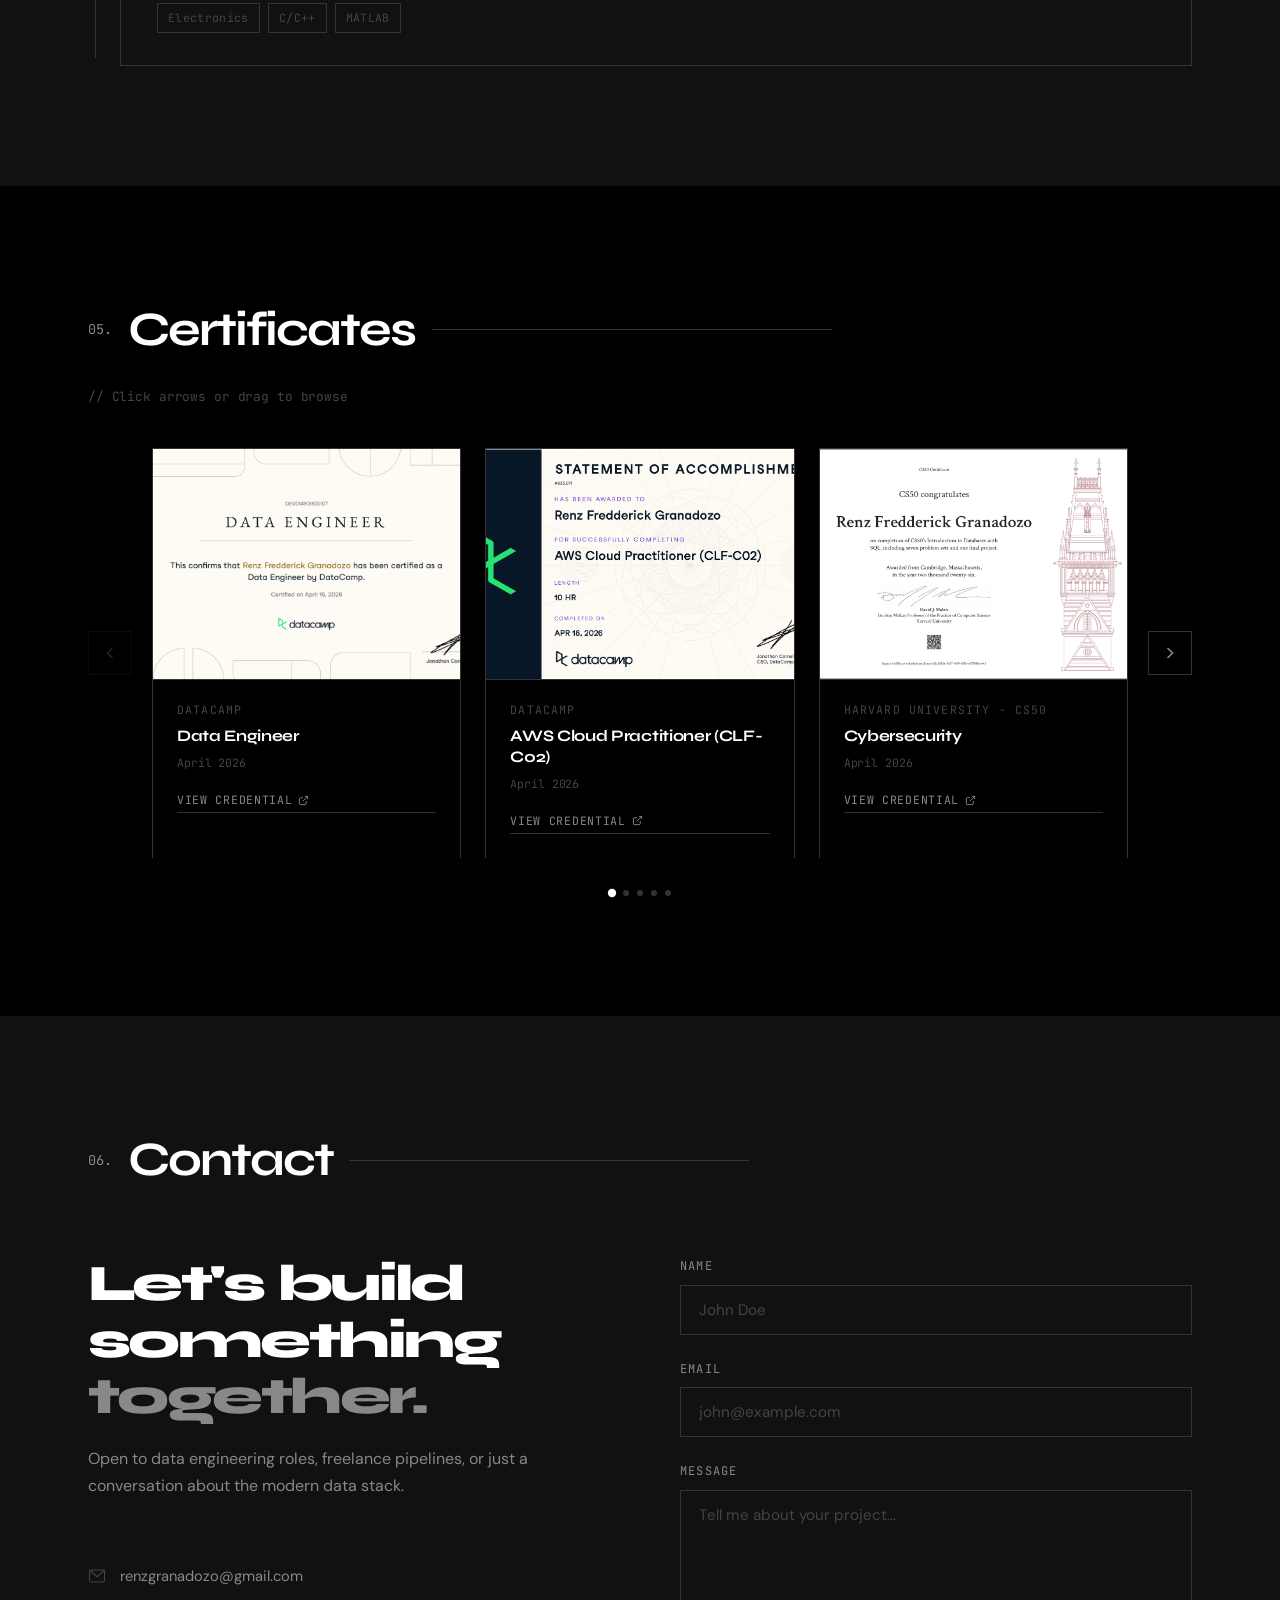
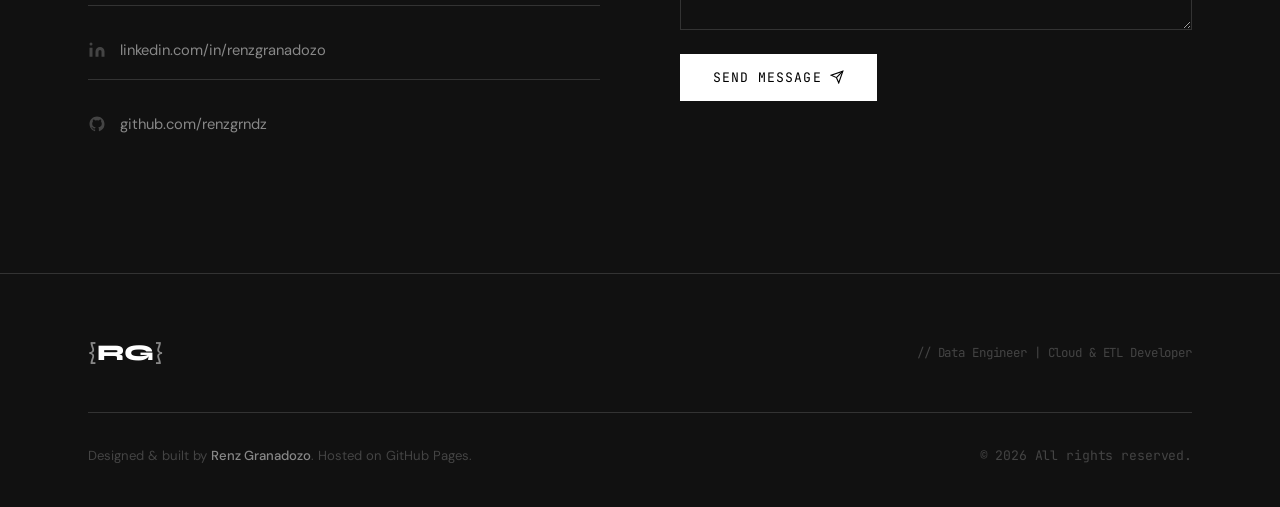
==== commit f8ea876e: "renamed:    images/CS50 SQL.png -> assets/certs/CS50 SQL.png 	renamed:    images/CS50C.png -> assets" ====
--- a/index.html
+++ b/index.html
@@ -13,7 +13,7 @@
   <meta property="og:image" content="assets/og-image.png" />
   <meta name="twitter:card" content="summary_large_image" />
   <title>Renz Granadozo — Data Engineer</title>
-  <link rel="icon" type="image/x-icon" href="/images/rg-logo.png">
+  <link rel="icon" type="image/x-icon" href="/assets/logo/rg-logo.png">
   <link rel="stylesheet" href="style.css" />
   <link rel="preconnect" href="https://fonts.googleapis.com" />
   <link rel="preconnect" href="https://fonts.gstatic.com" crossorigin />
@@ -198,7 +198,7 @@
     </div>
   </section>
 
-  <!-- ===================== PROJECTS ===================== -->
+ <!-- ===================== PROJECTS ===================== -->
   <section id="projects" aria-label="Projects section">
     <div class="container">
       <div class="section-header reveal">
@@ -212,61 +212,139 @@
         <button class="filter-btn" data-filter="databricks">Databricks</button>
         <button class="filter-btn" data-filter="snowflake">Snowflake</button>
         <button class="filter-btn" data-filter="orchestration">Orchestration</button>
+        <button class="filter-btn" data-filter="others">Others</button>
       </div>
       <div class="projects-grid" id="projects-grid">
-
-        <article class="project-card reveal" data-category="aws">
-          <div class="project-top">
-            <div class="project-icon"><svg viewBox="0 0 24 24" fill="none" stroke="currentColor" stroke-width="1.2"><polyline points="22 12 18 12 15 21 9 3 6 12 2 12"/></svg></div>
-            <div class="project-links">
-              <a href="#" class="icon-link" aria-label="GitHub" target="_blank" rel="noopener"><svg viewBox="0 0 24 24" fill="currentColor"><path d="M12 2C6.477 2 2 6.484 2 12.017c0 4.425 2.865 8.18 6.839 9.504.5.092.682-.217.682-.483 0-.237-.008-.868-.013-1.703-2.782.605-3.369-1.343-3.369-1.343-.454-1.158-1.11-1.466-1.11-1.466-.908-.62.069-.608.069-.608 1.003.07 1.531 1.032 1.531 1.032.892 1.53 2.341 1.088 2.91.832.092-.647.35-1.088.636-1.338-2.22-.253-4.555-1.113-4.555-4.951 0-1.093.39-1.988 1.029-2.688-.103-.253-.446-1.272.098-2.65 0 0 .84-.27 2.75 1.026A9.564 9.564 0 0 1 12 6.844a9.59 9.59 0 0 1 2.504.337c1.909-1.296 2.747-1.027 2.747-1.027.546 1.379.202 2.398.1 2.651.64.7 1.028 1.595 1.028 2.688 0 3.848-2.339 4.695-4.566 4.943.359.309.678.92.678 1.855 0 1.338-.012 2.419-.012 2.747 0 .268.18.58.688.482A10.019 10.019 0 0 0 22 12.017C22 6.484 17.522 2 12 2z"/></svg></a>
-              <a href="#" class="icon-link" aria-label="Live demo" target="_blank" rel="noopener"><svg viewBox="0 0 24 24" fill="none" stroke="currentColor" stroke-width="2"><path d="M18 13v6a2 2 0 0 1-2 2H5a2 2 0 0 1-2-2V8a2 2 0 0 1 2-2h6"/><polyline points="15 3 21 3 21 9"/><line x1="10" y1="14" x2="21" y2="3"/></svg></a>
-            </div>
-          </div>
-          <h3 class="project-title">YouTube Data Engineering Pipeline</h3>
-          <p class="project-desc">End-to-end AWS data pipeline ingesting YouTube trending data via API, processing with Glue &amp; Lambda, and serving analytics through Athena and QuickSight dashboards.</p>
-          <div class="project-tags"><span class="tag">AWS S3</span><span class="tag">AWS Glue</span><span class="tag">Lambda</span><span class="tag">Athena</span><span class="tag">Python</span></div>
+ 
+        <!-- ── PROJECT 1 ─────────────────────────────────────────
+             Images: add your own paths inside data-images below.
+             Separate multiple images with commas.
+             e.g. data-images="assets/projects/yt-1.png,assets/projects/yt-2.png"
+        ──────────────────────────────────────────────────────── -->
+        <article class="project-card reveal" data-category="aws glue"
+                 data-images="assets/projects/yt_cover.png,assets/projects/yt_pipeline.png,assets/projects/yt_stepfunction.png">
+          <!-- Project image slideshow (injected by JS) -->
+          <div class="proj-slides" aria-label="Project screenshots"></div>
+ 
+          <div class="project-body">
+            <div class="project-top">
+              <div class="project-icon"><svg viewBox="0 0 24 24" fill="none" stroke="currentColor" stroke-width="1.2"><polyline points="22 12 18 12 15 21 9 3 6 12 2 12"/></svg></div>
+              <div class="project-links">
+                <a href="#" class="icon-link" aria-label="GitHub" target="_blank" rel="noopener"><svg viewBox="0 0 24 24" fill="currentColor"><path d="M12 2C6.477 2 2 6.484 2 12.017c0 4.425 2.865 8.18 6.839 9.504.5.092.682-.217.682-.483 0-.237-.008-.868-.013-1.703-2.782.605-3.369-1.343-3.369-1.343-.454-1.158-1.11-1.466-1.11-1.466-.908-.62.069-.608.069-.608 1.003.07 1.531 1.032 1.531 1.032.892 1.53 2.341 1.088 2.91.832.092-.647.35-1.088.636-1.338-2.22-.253-4.555-1.113-4.555-4.951 0-1.093.39-1.988 1.029-2.688-.103-.253-.446-1.272.098-2.65 0 0 .84-.27 2.75 1.026A9.564 9.564 0 0 1 12 6.844a9.59 9.59 0 0 1 2.504.337c1.909-1.296 2.747-1.027 2.747-1.027.546 1.379.202 2.398.1 2.651.64.7 1.028 1.595 1.028 2.688 0 3.848-2.339 4.695-4.566 4.943.359.309.678.92.678 1.855 0 1.338-.012 2.419-.012 2.747 0 .268.18.58.688.482A10.019 10.019 0 0 0 22 12.017C22 6.484 17.522 2 12 2z"/></svg></a>
+                <a href="#" class="icon-link" aria-label="Live demo" target="_blank" rel="noopener"><svg viewBox="0 0 24 24" fill="none" stroke="currentColor" stroke-width="2"><path d="M18 13v6a2 2 0 0 1-2 2H5a2 2 0 0 1-2-2V8a2 2 0 0 1 2-2h6"/><polyline points="15 3 21 3 21 9"/><line x1="10" y1="14" x2="21" y2="3"/></svg></a>
+              </div>
+            </div>
+            <h3 class="project-title">YouTube Data Engineering Pipeline</h3>
+            <p class="project-desc">End-to-end AWS data pipeline ingesting YouTube trending data via API, processing with Glue &amp; Lambda, and serving analytics through Athena and QuickSight dashboards.</p>
+            <div class="project-tags">
+              <span class="tag">Python</span>
+              <span class="tag">AWS S3</span>
+              <span class="tag">AWS Glue</span>
+              <span class="tag">AWS Lambda</span>
+              <span class="tag">AWS Athena</span>
+              <span class="tag">AWS Step Functions</span>
+              <span class="tag">AWS SNS</span>
+              <span class="tag">AWS IAM</span>
+            </div>
+          </div>
         </article>
-
-        <article class="project-card reveal" data-category="databricks">
-          <div class="project-top">
-            <div class="project-icon"><svg viewBox="0 0 24 24" fill="none" stroke="currentColor" stroke-width="1.2"><rect x="3" y="3" width="7" height="7"/><rect x="14" y="3" width="7" height="7"/><rect x="14" y="14" width="7" height="7"/><rect x="3" y="14" width="7" height="7"/></svg></div>
-            <div class="project-links">
-              <a href="#" class="icon-link" aria-label="GitHub" target="_blank" rel="noopener"><svg viewBox="0 0 24 24" fill="currentColor"><path d="M12 2C6.477 2 2 6.484 2 12.017c0 4.425 2.865 8.18 6.839 9.504.5.092.682-.217.682-.483 0-.237-.008-.868-.013-1.703-2.782.605-3.369-1.343-3.369-1.343-.454-1.158-1.11-1.466-1.11-1.466-.908-.62.069-.608.069-.608 1.003.07 1.531 1.032 1.531 1.032.892 1.53 2.341 1.088 2.91.832.092-.647.35-1.088.636-1.338-2.22-.253-4.555-1.113-4.555-4.951 0-1.093.39-1.988 1.029-2.688-.103-.253-.446-1.272.098-2.65 0 0 .84-.27 2.75 1.026A9.564 9.564 0 0 1 12 6.844a9.59 9.59 0 0 1 2.504.337c1.909-1.296 2.747-1.027 2.747-1.027.546 1.379.202 2.398.1 2.651.64.7 1.028 1.595 1.028 2.688 0 3.848-2.339 4.695-4.566 4.943.359.309.678.92.678 1.855 0 1.338-.012 2.419-.012 2.747 0 .268.18.58.688.482A10.019 10.019 0 0 0 22 12.017C22 6.484 17.522 2 12 2z"/></svg></a>
-              <a href="#" class="icon-link" aria-label="Live demo" target="_blank" rel="noopener"><svg viewBox="0 0 24 24" fill="none" stroke="currentColor" stroke-width="2"><path d="M18 13v6a2 2 0 0 1-2 2H5a2 2 0 0 1-2-2V8a2 2 0 0 1 2-2h6"/><polyline points="15 3 21 3 21 9"/><line x1="10" y1="14" x2="21" y2="3"/></svg></a>
-            </div>
-          </div>
-          <h3 class="project-title">Databricks FMCG ETL Pipeline</h3>
-          <p class="project-desc">Medallion architecture (Bronze → Silver → Gold) for FMCG retail data. Built with PySpark on Databricks, Delta Lake for ACID compliance, and dbt for transformations.</p>
-          <div class="project-tags"><span class="tag">Databricks</span><span class="tag">PySpark</span><span class="tag">Delta Lake</span><span class="tag">dbt</span><span class="tag">SQL</span></div>
+ 
+        <!-- ── PROJECT 2 ── -->
+        <article class="project-card reveal" data-category="databricks"
+                 data-images="assets/projects/fmcg_db_cover.png,assets/projects/fmcg_db_pipeline.png">
+          <div class="proj-slides" aria-label="Project screenshots"></div>
+          <div class="project-body">
+            <div class="project-top">
+              <div class="project-icon"><svg viewBox="0 0 24 24" fill="none" stroke="currentColor" stroke-width="1.2"><rect x="3" y="3" width="7" height="7"/><rect x="14" y="3" width="7" height="7"/><rect x="14" y="14" width="7" height="7"/><rect x="3" y="14" width="7" height="7"/></svg></div>
+              <div class="project-links">
+                <a href="#" class="icon-link" aria-label="GitHub" target="_blank" rel="noopener"><svg viewBox="0 0 24 24" fill="currentColor"><path d="M12 2C6.477 2 2 6.484 2 12.017c0 4.425 2.865 8.18 6.839 9.504.5.092.682-.217.682-.483 0-.237-.008-.868-.013-1.703-2.782.605-3.369-1.343-3.369-1.343-.454-1.158-1.11-1.466-1.11-1.466-.908-.62.069-.608.069-.608 1.003.07 1.531 1.032 1.531 1.032.892 1.53 2.341 1.088 2.91.832.092-.647.35-1.088.636-1.338-2.22-.253-4.555-1.113-4.555-4.951 0-1.093.39-1.988 1.029-2.688-.103-.253-.446-1.272.098-2.65 0 0 .84-.27 2.75 1.026A9.564 9.564 0 0 1 12 6.844a9.59 9.59 0 0 1 2.504.337c1.909-1.296 2.747-1.027 2.747-1.027.546 1.379.202 2.398.1 2.651.64.7 1.028 1.595 1.028 2.688 0 3.848-2.339 4.695-4.566 4.943.359.309.678.92.678 1.855 0 1.338-.012 2.419-.012 2.747 0 .268.18.58.688.482A10.019 10.019 0 0 0 22 12.017C22 6.484 17.522 2 12 2z"/></svg></a>
+                <a href="#" class="icon-link" aria-label="Live demo" target="_blank" rel="noopener"><svg viewBox="0 0 24 24" fill="none" stroke="currentColor" stroke-width="2"><path d="M18 13v6a2 2 0 0 1-2 2H5a2 2 0 0 1-2-2V8a2 2 0 0 1 2-2h6"/><polyline points="15 3 21 3 21 9"/><line x1="10" y1="14" x2="21" y2="3"/></svg></a>
+              </div>
+            </div>
+            <h3 class="project-title">Databricks FMCG ETL Pipeline</h3>
+            <p class="project-desc">Medallion architecture (Bronze → Silver → Gold) for FMCG retail data. Built with PySpark on Databricks and Delta Lake for ACID compliance.</p>
+            <div class="project-tags">
+              <span class="tag">Databricks</span>
+              <span class="tag">SQL</span>
+              <span class="tag">PySpark</span>
+              <span class="tag">AWS S3</span>
+              <span class="tag">Delta Lake</span>
+              <span class="tag">Unity Catalog</span>
+            </div>
+          </div>
         </article>
-
-        <article class="project-card reveal" data-category="snowflake">
-          <div class="project-top">
-            <div class="project-icon"><svg viewBox="0 0 24 24" fill="none" stroke="currentColor" stroke-width="1.2"><line x1="12" y1="2" x2="12" y2="22"/><path d="M17 5H9.5a3.5 3.5 0 0 0 0 7h5a3.5 3.5 0 0 1 0 7H6"/></svg></div>
-            <div class="project-links">
-              <a href="#" class="icon-link" aria-label="GitHub" target="_blank" rel="noopener"><svg viewBox="0 0 24 24" fill="currentColor"><path d="M12 2C6.477 2 2 6.484 2 12.017c0 4.425 2.865 8.18 6.839 9.504.5.092.682-.217.682-.483 0-.237-.008-.868-.013-1.703-2.782.605-3.369-1.343-3.369-1.343-.454-1.158-1.11-1.466-1.11-1.466-.908-.62.069-.608.069-.608 1.003.07 1.531 1.032 1.531 1.032.892 1.53 2.341 1.088 2.91.832.092-.647.35-1.088.636-1.338-2.22-.253-4.555-1.113-4.555-4.951 0-1.093.39-1.988 1.029-2.688-.103-.253-.446-1.272.098-2.65 0 0 .84-.27 2.75 1.026A9.564 9.564 0 0 1 12 6.844a9.59 9.59 0 0 1 2.504.337c1.909-1.296 2.747-1.027 2.747-1.027.546 1.379.202 2.398.1 2.651.64.7 1.028 1.595 1.028 2.688 0 3.848-2.339 4.695-4.566 4.943.359.309.678.92.678 1.855 0 1.338-.012 2.419-.012 2.747 0 .268.18.58.688.482A10.019 10.019 0 0 0 22 12.017C22 6.484 17.522 2 12 2z"/></svg></a>
-              <a href="#" class="icon-link" aria-label="Live demo" target="_blank" rel="noopener"><svg viewBox="0 0 24 24" fill="none" stroke="currentColor" stroke-width="2"><path d="M18 13v6a2 2 0 0 1-2 2H5a2 2 0 0 1-2-2V8a2 2 0 0 1 2-2h6"/><polyline points="15 3 21 3 21 9"/><line x1="10" y1="14" x2="21" y2="3"/></svg></a>
-            </div>
-          </div>
-          <h3 class="project-title">Snowflake Banking Analytics Platform</h3>
-          <p class="project-desc">Cloud data warehouse solution for banking analytics. Features multi-cluster Snowflake setup, Streams &amp; Tasks for CDC, and role-based access control for compliance.</p>
-          <div class="project-tags"><span class="tag">Snowflake</span><span class="tag">SQL</span><span class="tag">Python</span><span class="tag">CDC</span><span class="tag">AWS S3</span></div>
+ 
+        <!-- ── PROJECT 3 ── -->
+        <article class="project-card reveal" data-category="snowflake orchestration"
+                 data-images="assets/projects/banking_cover.png,assets/projects/banking_pipeline.png">
+          <div class="proj-slides" aria-label="Project screenshots"></div>
+          <div class="project-body">
+            <div class="project-top">
+              <div class="project-icon"><svg viewBox="0 0 24 24" fill="none" stroke="currentColor" stroke-width="1.2"><line x1="12" y1="2" x2="12" y2="22"/><path d="M17 5H9.5a3.5 3.5 0 0 0 0 7h5a3.5 3.5 0 0 1 0 7H6"/></svg></div>
+              <div class="project-links">
+                <a href="#" class="icon-link" aria-label="GitHub" target="_blank" rel="noopener"><svg viewBox="0 0 24 24" fill="currentColor"><path d="M12 2C6.477 2 2 6.484 2 12.017c0 4.425 2.865 8.18 6.839 9.504.5.092.682-.217.682-.483 0-.237-.008-.868-.013-1.703-2.782.605-3.369-1.343-3.369-1.343-.454-1.158-1.11-1.466-1.11-1.466-.908-.62.069-.608.069-.608 1.003.07 1.531 1.032 1.531 1.032.892 1.53 2.341 1.088 2.91.832.092-.647.35-1.088.636-1.338-2.22-.253-4.555-1.113-4.555-4.951 0-1.093.39-1.988 1.029-2.688-.103-.253-.446-1.272.098-2.65 0 0 .84-.27 2.75 1.026A9.564 9.564 0 0 1 12 6.844a9.59 9.59 0 0 1 2.504.337c1.909-1.296 2.747-1.027 2.747-1.027.546 1.379.202 2.398.1 2.651.64.7 1.028 1.595 1.028 2.688 0 3.848-2.339 4.695-4.566 4.943.359.309.678.92.678 1.855 0 1.338-.012 2.419-.012 2.747 0 .268.18.58.688.482A10.019 10.019 0 0 0 22 12.017C22 6.484 17.522 2 12 2z"/></svg></a>
+                <a href="#" class="icon-link" aria-label="Live demo" target="_blank" rel="noopener"><svg viewBox="0 0 24 24" fill="none" stroke="currentColor" stroke-width="2"><path d="M18 13v6a2 2 0 0 1-2 2H5a2 2 0 0 1-2-2V8a2 2 0 0 1 2-2h6"/><polyline points="15 3 21 3 21 9"/><line x1="10" y1="14" x2="21" y2="3"/></svg></a>
+              </div>
+            </div>
+            <h3 class="project-title">Snowflake Banking Analytics Platform</h3>
+            <p class="project-desc">Cloud data warehouse solution for banking analytics. Features multi-cluster Snowflake setup, Streams &amp; Tasks for CDC, and role-based access control for compliance.</p>
+            <div class="project-tags">
+              <span class="tag">Snowflake</span>
+              <span class="tag">SQL</span>
+              <span class="tag">Python</span>
+              <span class="tag">Kafka</span>
+              <span class="tag">Airflow</span>
+              <span class="tag">dbt</span>
+              <span class="tag">CDC</span>
+              <span class="tag">AWS S3</span>
+              <span class="tag">CI/CD</span>
+            </div>
+          </div>
         </article>
-
-        <article class="project-card reveal" data-category="orchestration">
-          <div class="project-top">
-            <div class="project-icon"><svg viewBox="0 0 24 24" fill="none" stroke="currentColor" stroke-width="1.2"><circle cx="12" cy="12" r="10"/><polyline points="12 6 12 12 16 14"/></svg></div>
-            <div class="project-links">
-              <a href="#" class="icon-link" aria-label="GitHub" target="_blank" rel="noopener"><svg viewBox="0 0 24 24" fill="currentColor"><path d="M12 2C6.477 2 2 6.484 2 12.017c0 4.425 2.865 8.18 6.839 9.504.5.092.682-.217.682-.483 0-.237-.008-.868-.013-1.703-2.782.605-3.369-1.343-3.369-1.343-.454-1.158-1.11-1.466-1.11-1.466-.908-.62.069-.608.069-.608 1.003.07 1.531 1.032 1.531 1.032.892 1.53 2.341 1.088 2.91.832.092-.647.35-1.088.636-1.338-2.22-.253-4.555-1.113-4.555-4.951 0-1.093.39-1.988 1.029-2.688-.103-.253-.446-1.272.098-2.65 0 0 .84-.27 2.75 1.026A9.564 9.564 0 0 1 12 6.844a9.59 9.59 0 0 1 2.504.337c1.909-1.296 2.747-1.027 2.747-1.027.546 1.379.202 2.398.1 2.651.64.7 1.028 1.595 1.028 2.688 0 3.848-2.339 4.695-4.566 4.943.359.309.678.92.678 1.855 0 1.338-.012 2.419-.012 2.747 0 .268.18.58.688.482A10.019 10.019 0 0 0 22 12.017C22 6.484 17.522 2 12 2z"/></svg></a>
-              <a href="#" class="icon-link" aria-label="Live demo" target="_blank" rel="noopener"><svg viewBox="0 0 24 24" fill="none" stroke="currentColor" stroke-width="2"><path d="M18 13v6a2 2 0 0 1-2 2H5a2 2 0 0 1-2-2V8a2 2 0 0 1 2-2h6"/><polyline points="15 3 21 3 21 9"/><line x1="10" y1="14" x2="21" y2="3"/></svg></a>
-            </div>
-          </div>
-          <h3 class="project-title">Airflow ETL Orchestration Project</h3>
-          <p class="project-desc">Production-grade DAG orchestration with Apache Airflow on Docker. Custom operators, SLA monitoring, Slack alerting, and multi-environment deployment pipeline.</p>
-          <div class="project-tags"><span class="tag">Airflow</span><span class="tag">Docker</span><span class="tag">Python</span><span class="tag">PostgreSQL</span><span class="tag">CI/CD</span></div>
+ 
+        <!-- ── PROJECT 4 ── -->
+        <article class="project-card reveal" data-category="others"
+                 data-images="assets/projects/stride_cover.png">
+          <div class="proj-slides" aria-label="Project screenshots"></div>
+          <div class="project-body">
+            <div class="project-top">
+              <div class="project-icon"><svg viewBox="0 0 24 24" fill="none" stroke="currentColor" stroke-width="1.2"><circle cx="12" cy="12" r="10"/><polyline points="12 6 12 12 16 14"/></svg></div>
+              <div class="project-links">
+                <a href="#" class="icon-link" aria-label="GitHub" target="_blank" rel="noopener"><svg viewBox="0 0 24 24" fill="currentColor"><path d="M12 2C6.477 2 2 6.484 2 12.017c0 4.425 2.865 8.18 6.839 9.504.5.092.682-.217.682-.483 0-.237-.008-.868-.013-1.703-2.782.605-3.369-1.343-3.369-1.343-.454-1.158-1.11-1.466-1.11-1.466-.908-.62.069-.608.069-.608 1.003.07 1.531 1.032 1.531 1.032.892 1.53 2.341 1.088 2.91.832.092-.647.35-1.088.636-1.338-2.22-.253-4.555-1.113-4.555-4.951 0-1.093.39-1.988 1.029-2.688-.103-.253-.446-1.272.098-2.65 0 0 .84-.27 2.75 1.026A9.564 9.564 0 0 1 12 6.844a9.59 9.59 0 0 1 2.504.337c1.909-1.296 2.747-1.027 2.747-1.027.546 1.379.202 2.398.1 2.651.64.7 1.028 1.595 1.028 2.688 0 3.848-2.339 4.695-4.566 4.943.359.309.678.92.678 1.855 0 1.338-.012 2.419-.012 2.747 0 .268.18.58.688.482A10.019 10.019 0 0 0 22 12.017C22 6.484 17.522 2 12 2z"/></svg></a>
+                <a href="#" class="icon-link" aria-label="Live demo" target="_blank" rel="noopener"><svg viewBox="0 0 24 24" fill="none" stroke="currentColor" stroke-width="2"><path d="M18 13v6a2 2 0 0 1-2 2H5a2 2 0 0 1-2-2V8a2 2 0 0 1 2-2h6"/><polyline points="15 3 21 3 21 9"/><line x1="10" y1="14" x2="21" y2="3"/></svg></a>
+              </div>
+            </div>
+            <h3 class="project-title">Stride: Building Management Software</h3>
+            <p class="project-desc">Simulates how building operational data is organized, monitored, and visualized in real-world facilities.The system allows users to create projects (buildings), define monitoring points, manually input data, visualize trends, and manage alarms.</p>
+            <div class="project-tags"><span class="tag">Flask</span><span class="tag">SQLite</span><span class="tag">HTML/CSS</span><span class="tag">JavaScript</span><span class="tag">IoT</span></div>
+          </div>
         </article>
 
+        <!-- ── PROJECT 5 ── -->
+        <article class="project-card reveal" data-category="others"
+                 data-images="assets/projects/fraudDB_cover.png">
+          <div class="proj-slides" aria-label="Project screenshots"></div>
+          <div class="project-body">
+            <div class="project-top">
+              <div class="project-icon"><svg viewBox="0 0 24 24" fill="none" stroke="currentColor" stroke-width="1.2"><circle cx="12" cy="12" r="10"/><polyline points="12 6 12 12 16 14"/></svg></div>
+              <div class="project-links">
+                <a href="#" class="icon-link" aria-label="GitHub" target="_blank" rel="noopener"><svg viewBox="0 0 24 24" fill="currentColor"><path d="M12 2C6.477 2 2 6.484 2 12.017c0 4.425 2.865 8.18 6.839 9.504.5.092.682-.217.682-.483 0-.237-.008-.868-.013-1.703-2.782.605-3.369-1.343-3.369-1.343-.454-1.158-1.11-1.466-1.11-1.466-.908-.62.069-.608.069-.608 1.003.07 1.531 1.032 1.531 1.032.892 1.53 2.341 1.088 2.91.832.092-.647.35-1.088.636-1.338-2.22-.253-4.555-1.113-4.555-4.951 0-1.093.39-1.988 1.029-2.688-.103-.253-.446-1.272.098-2.65 0 0 .84-.27 2.75 1.026A9.564 9.564 0 0 1 12 6.844a9.59 9.59 0 0 1 2.504.337c1.909-1.296 2.747-1.027 2.747-1.027.546 1.379.202 2.398.1 2.651.64.7 1.028 1.595 1.028 2.688 0 3.848-2.339 4.695-4.566 4.943.359.309.678.92.678 1.855 0 1.338-.012 2.419-.012 2.747 0 .268.18.58.688.482A10.019 10.019 0 0 0 22 12.017C22 6.484 17.522 2 12 2z"/></svg></a>
+                <a href="#" class="icon-link" aria-label="Live demo" target="_blank" rel="noopener"><svg viewBox="0 0 24 24" fill="none" stroke="currentColor" stroke-width="2"><path d="M18 13v6a2 2 0 0 1-2 2H5a2 2 0 0 1-2-2V8a2 2 0 0 1 2-2h6"/><polyline points="15 3 21 3 21 9"/><line x1="10" y1="14" x2="21" y2="3"/></svg></a>
+              </div>
+            </div>
+            <h3 class="project-title">FraudDB: Fraud Detection System</h3>
+            <p class="project-desc">A comprehensive fraud detection system that analyzes transactional data to identify suspicious patterns and prevent fraudulent activities.</p>
+            <div class="project-tags">
+              <span class="tag">Python</span>
+              <span class="tag">Machine Learning</span>
+              <span class="tag">Pandas</span>
+              <span class="tag">Scikit-Learn</span>
+              <span class="tag">PostgreSQL</span>
+              <span class="tag">Streamlit</span>
+            </div>
+          </div>
+        </article>
+ 
       </div>
     </div>
   </section>
@@ -356,7 +434,7 @@
             <!-- CERT 7 -->
             <div class="cert-slide">
               <div class="cert-img-wrap">
-                <img src="images/DataCamp_DE.png" alt="Data Engineer" loading="lazy" />
+                <img src="assets/certs/DataCamp_DE.png" alt="Data Engineer" loading="lazy" />
               </div>
               <div class="cert-info">
                 <span class="cert-issuer mono">DataCamp</span>
@@ -373,7 +451,7 @@
             <!-- CERT 6 -->
             <div class="cert-slide">
               <div class="cert-img-wrap">
-                <img src="images/DataCamp_AWS.png" alt="AWS Cloud Practitioner (CLF-C02)" loading="lazy" />
+                <img src="assets/certs/DataCamp_AWS.png" alt="AWS Cloud Practitioner (CLF-C02)" loading="lazy" />
               </div>
               <div class="cert-info">
                 <span class="cert-issuer mono">DataCamp</span>
@@ -391,7 +469,7 @@
             <!-- CERT 5 -->
             <div class="cert-slide">
               <div class="cert-img-wrap">
-                <img src="images/CS50 SQL.png" alt="Cybersecurity" loading="lazy" />
+                <img src="assets/certs/CS50 SQL.png" alt="Cybersecurity" loading="lazy" />
               </div>
               <div class="cert-info">
                 <span class="cert-issuer mono">Harvard University - CS50</span>
@@ -408,7 +486,7 @@
             <!-- CERT 4 -->
             <div class="cert-slide">
               <div class="cert-img-wrap">
-                <img src="images/DataCamp_DEA.png" alt="Associate Data Engineer" loading="lazy" />
+                <img src="assets/certs/DataCamp_DEA.png" alt="Associate Data Engineer" loading="lazy" />
               </div>
               <div class="cert-info">
                 <span class="cert-issuer mono">DataCamp</span>
@@ -425,7 +503,7 @@
             <!-- CERT 3 -->
             <div class="cert-slide">
               <div class="cert-img-wrap">
-                <img src="images/CS50 SQL.png" alt="Databases with SQL" loading="lazy" />
+                <img src="assets/certs/CS50 SQL.png" alt="Databases with SQL" loading="lazy" />
               </div>
               <div class="cert-info">
                 <span class="cert-issuer mono">Harvard University - CS50</span>
@@ -442,7 +520,7 @@
             <!-- CERT 2 -->
             <div class="cert-slide">
               <div class="cert-img-wrap">
-                <img src="images/CS50x.png" alt="Computer Science" loading="lazy" />
+                <img src="assets/certs/CS50x.png" alt="Computer Science" loading="lazy" />
               </div>
               <div class="cert-info">
                 <span class="cert-issuer mono">Harvard University - CS50</span>
@@ -459,7 +537,7 @@
             <!-- CERT 1 -->
             <div class="cert-slide">
               <div class="cert-img-wrap">
-                <img src="images/CS50P.png" alt="Programming with Python" loading="lazy" />
+                <img src="assets/certs/CS50P.png" alt="Programming with Python" loading="lazy" />
               </div>
               <div class="cert-info">
                 <span class="cert-issuer mono">Harvard University - CS50</span>
--- a/style.css
+++ b/style.css
@@ -321,9 +321,76 @@
 .filter-btn { font-family: var(--font-mono); font-size: 0.75rem; padding: 8px 18px; border: 1px solid var(--border); color: var(--text-muted); text-transform: uppercase; letter-spacing: 0.08em; transition: all var(--dur-fast); }
 .filter-btn:hover, .filter-btn.active { background: var(--text); color: var(--bg); border-color: var(--text); }
 .projects-grid { display: grid; grid-template-columns: repeat(2, 1fr); gap: 2px; }
-.project-card { border: 1px solid var(--border); padding: 40px; position: relative; transition: background var(--dur-med) var(--ease), transform var(--dur-med) var(--ease), box-shadow var(--dur-med) var(--ease); overflow: hidden; }
+.project-card { border: 1px solid var(--border); position: relative; transition: background var(--dur-med) var(--ease), transform var(--dur-med) var(--ease), box-shadow var(--dur-med) var(--ease); overflow: hidden; }
 .project-card:hover { background: var(--bg-card); transform: translateY(-4px); box-shadow: 0 20px 60px var(--shadow); border-color: var(--text-muted); z-index: 2; }
 .project-card.hidden { display: none; }
+.project-body { padding: 28px 32px 32px; }
+
+/* ── Project image slideshow ── */
+.proj-slides {
+  position: relative;
+  width: 100%;
+  aspect-ratio: 16/9;
+  overflow: hidden;
+  background: var(--bg-card);
+  border-bottom: 1px solid var(--border);
+}
+/* All images stacked, fade between them */
+.proj-slides .ps-img {
+  position: absolute; inset: 0;
+  width: 100%; height: 100%;
+  object-fit: cover;
+  opacity: 0;
+  transition: opacity 0.5s var(--ease);
+  filter: grayscale(20%);
+}
+.proj-slides .ps-img.active { opacity: 1; }
+.project-card:hover .proj-slides .ps-img.active { filter: grayscale(0%); }
+
+/* Prev / Next arrow overlays */
+.ps-prev, .ps-next {
+  position: absolute; top: 50%; transform: translateY(-50%);
+  width: 32px; height: 32px; z-index: 10;
+  background: rgba(0,0,0,0.55); border: 1px solid rgba(255,255,255,0.15);
+  color: #fff; display: flex; align-items: center; justify-content: center;
+  opacity: 0; transition: opacity var(--dur-fast), background var(--dur-fast);
+  cursor: pointer;
+}
+.ps-prev { left: 10px; }
+.ps-next { right: 10px; }
+.ps-prev svg, .ps-next svg { width: 16px; height: 16px; pointer-events: none; }
+.proj-slides:hover .ps-prev,
+.proj-slides:hover .ps-next { opacity: 1; }
+.ps-prev:hover, .ps-next:hover { background: rgba(0,0,0,0.85); }
+/* Hide arrows when only 1 image */
+.proj-slides.single .ps-prev,
+.proj-slides.single .ps-next { display: none; }
+
+/* Dot indicators */
+.ps-dots {
+  position: absolute; bottom: 8px; left: 50%; transform: translateX(-50%);
+  display: flex; gap: 5px; z-index: 10;
+}
+.ps-dot {
+  width: 5px; height: 5px; border-radius: 50%;
+  background: rgba(255,255,255,0.35); border: none; padding: 0; cursor: pointer;
+  transition: background var(--dur-fast), transform var(--dur-fast);
+}
+.ps-dot.active { background: #fff; transform: scale(1.3); }
+/* Hide dots when only 1 image */
+.proj-slides.single .ps-dots { display: none; }
+
+/* Counter badge top-right */
+.ps-counter {
+  position: absolute; top: 8px; right: 10px; z-index: 10;
+  font-family: var(--font-mono); font-size: 0.65rem; letter-spacing: 0.05em;
+  color: rgba(255,255,255,0.6);
+  background: rgba(0,0,0,0.45);
+  padding: 2px 7px;
+  pointer-events: none;
+}
+.proj-slides.single .ps-counter { display: none; }
+
 .project-top { display: flex; justify-content: space-between; align-items: flex-start; margin-bottom: 24px; }
 .project-icon { width: 44px; height: 44px; border: 1px solid var(--border); display: flex; align-items: center; justify-content: center; color: var(--text-muted); transition: border-color var(--dur-fast), color var(--dur-fast); }
 .project-card:hover .project-icon { border-color: var(--text); color: var(--text); }
@@ -475,7 +542,7 @@
 .contact-form { display: flex; flex-direction: column; gap: 24px; }
 .form-group { display: flex; flex-direction: column; gap: 8px; }
 .form-label { font-family: var(--font-mono); font-size: 0.75rem; color: var(--text-muted); text-transform: uppercase; letter-spacing: 0.1em; }
-.form-input { background: transparent; border: 1px solid var(--border); color: var(--text); font-family: var(--font-body); font-size: 0.95rem; padding: 14px 18px; transition: border-color var(--dur-fast); outline: none; width: 100%; -webkit-appearance: none; }
+.form-input { background: transparent; border: 1px solid var(--border); color: var(--text); font-family: var(--font-body); font-size: 0.95rem; padding: 14px 18px; transition: border-color var(--dur-fast); outline: none; width: 100%; appearance: none; -webkit-appearance: none; }
 .form-input::placeholder { color: var(--text-dim); }
 .form-input:focus { border-color: var(--text-muted); }
 .form-textarea { resize: vertical; min-height: 140px; font-family: var(--font-body); }
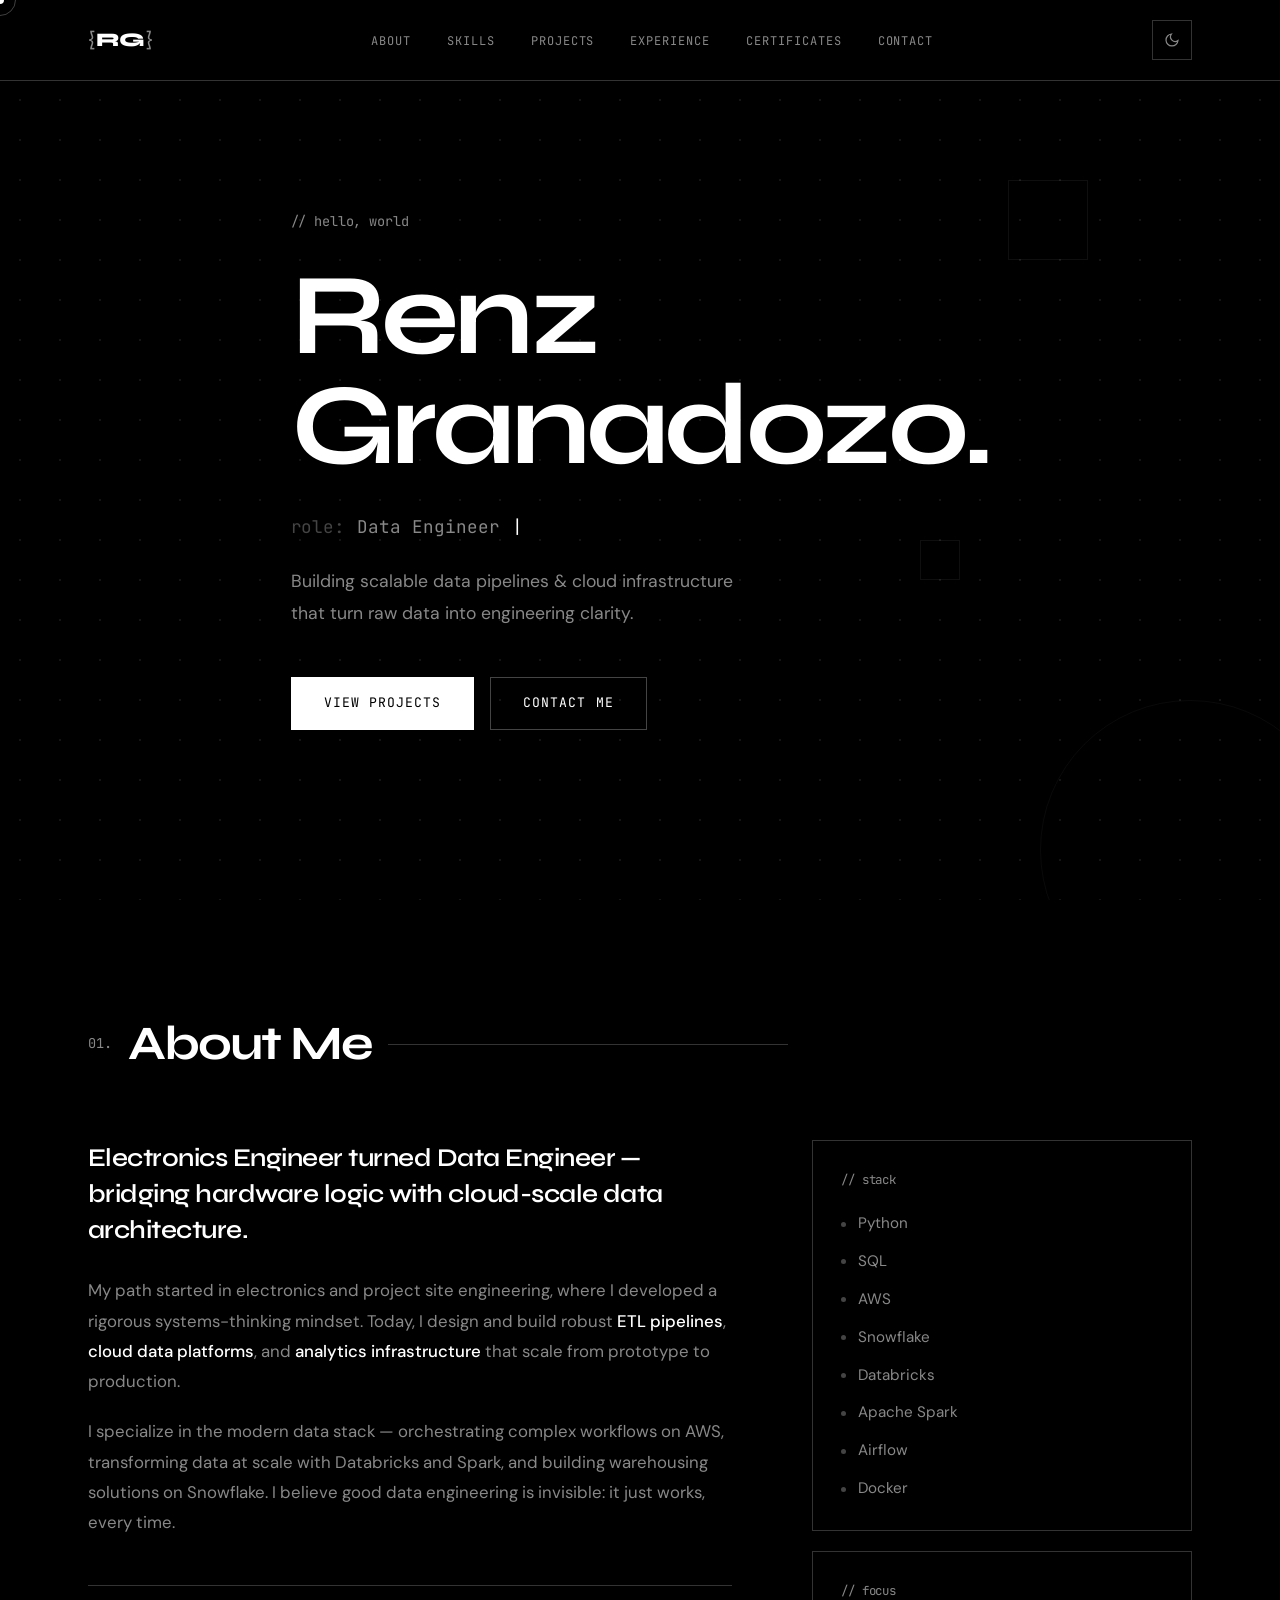
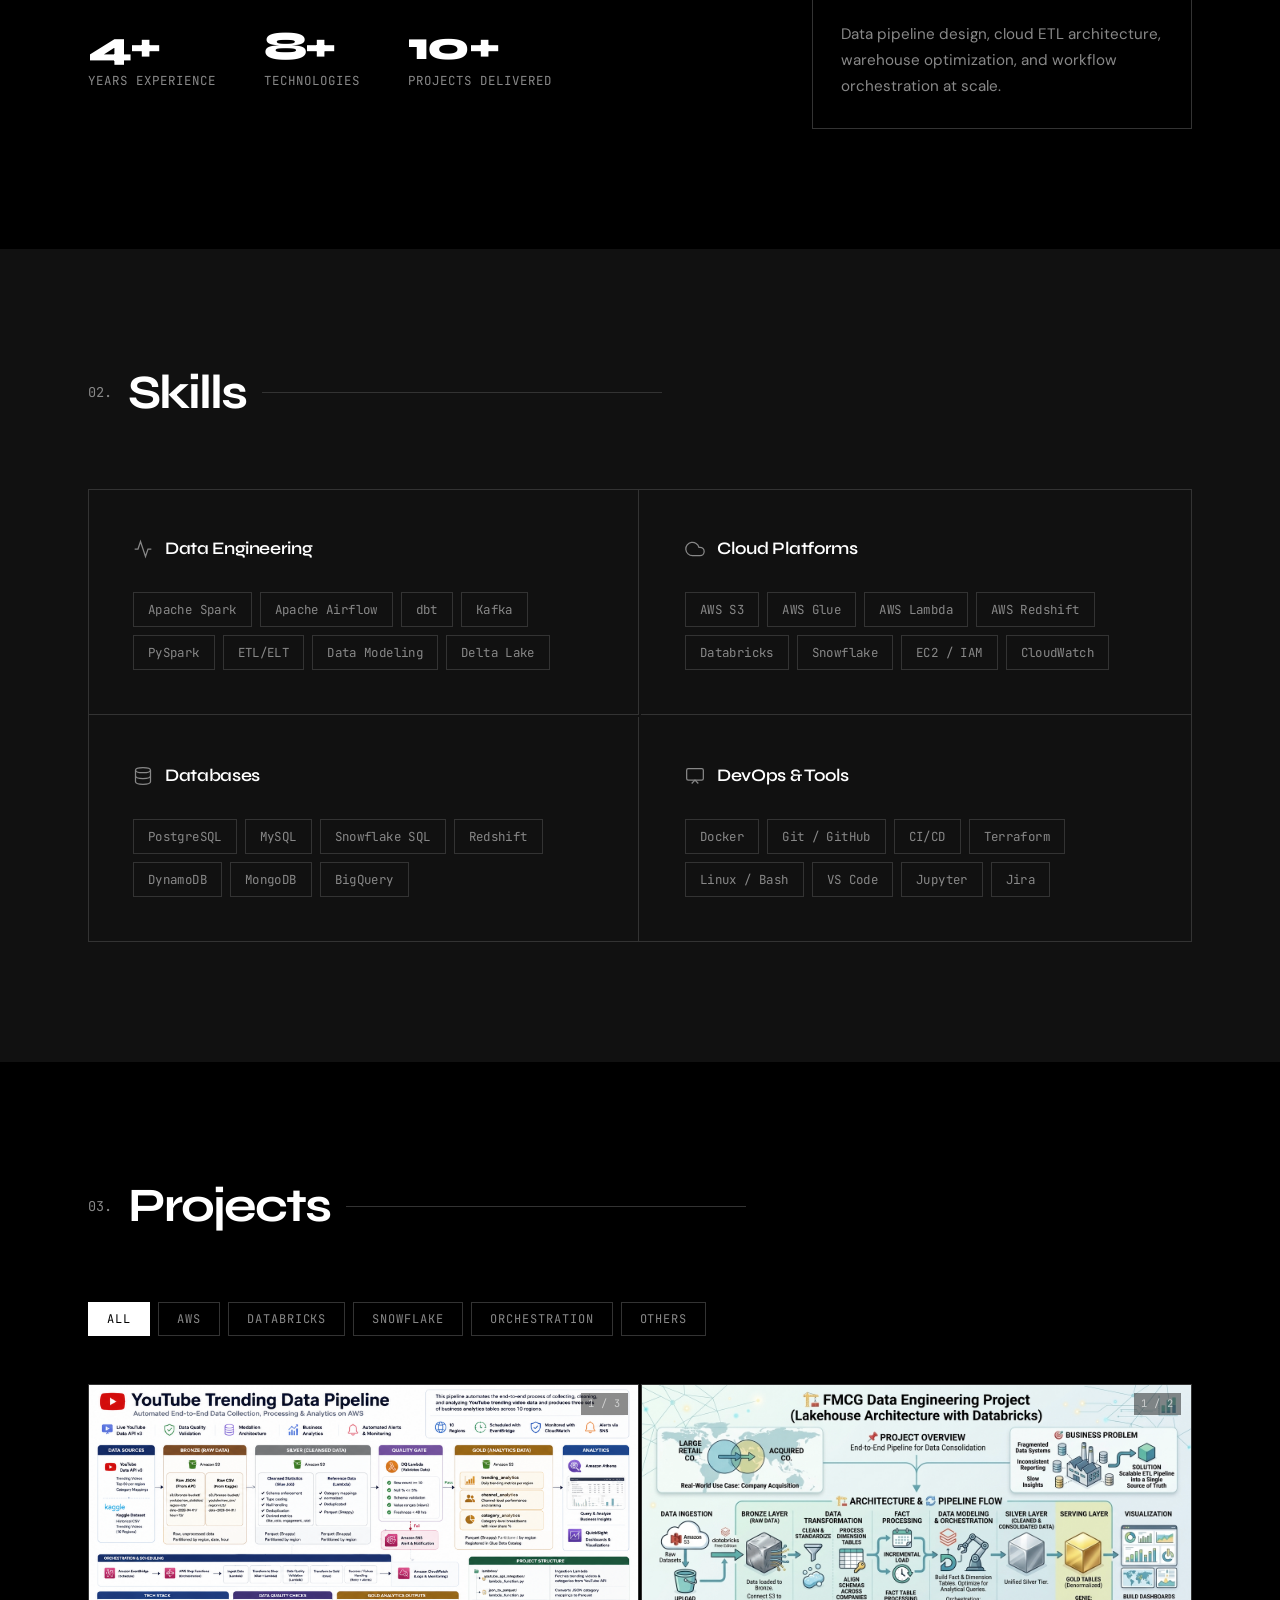
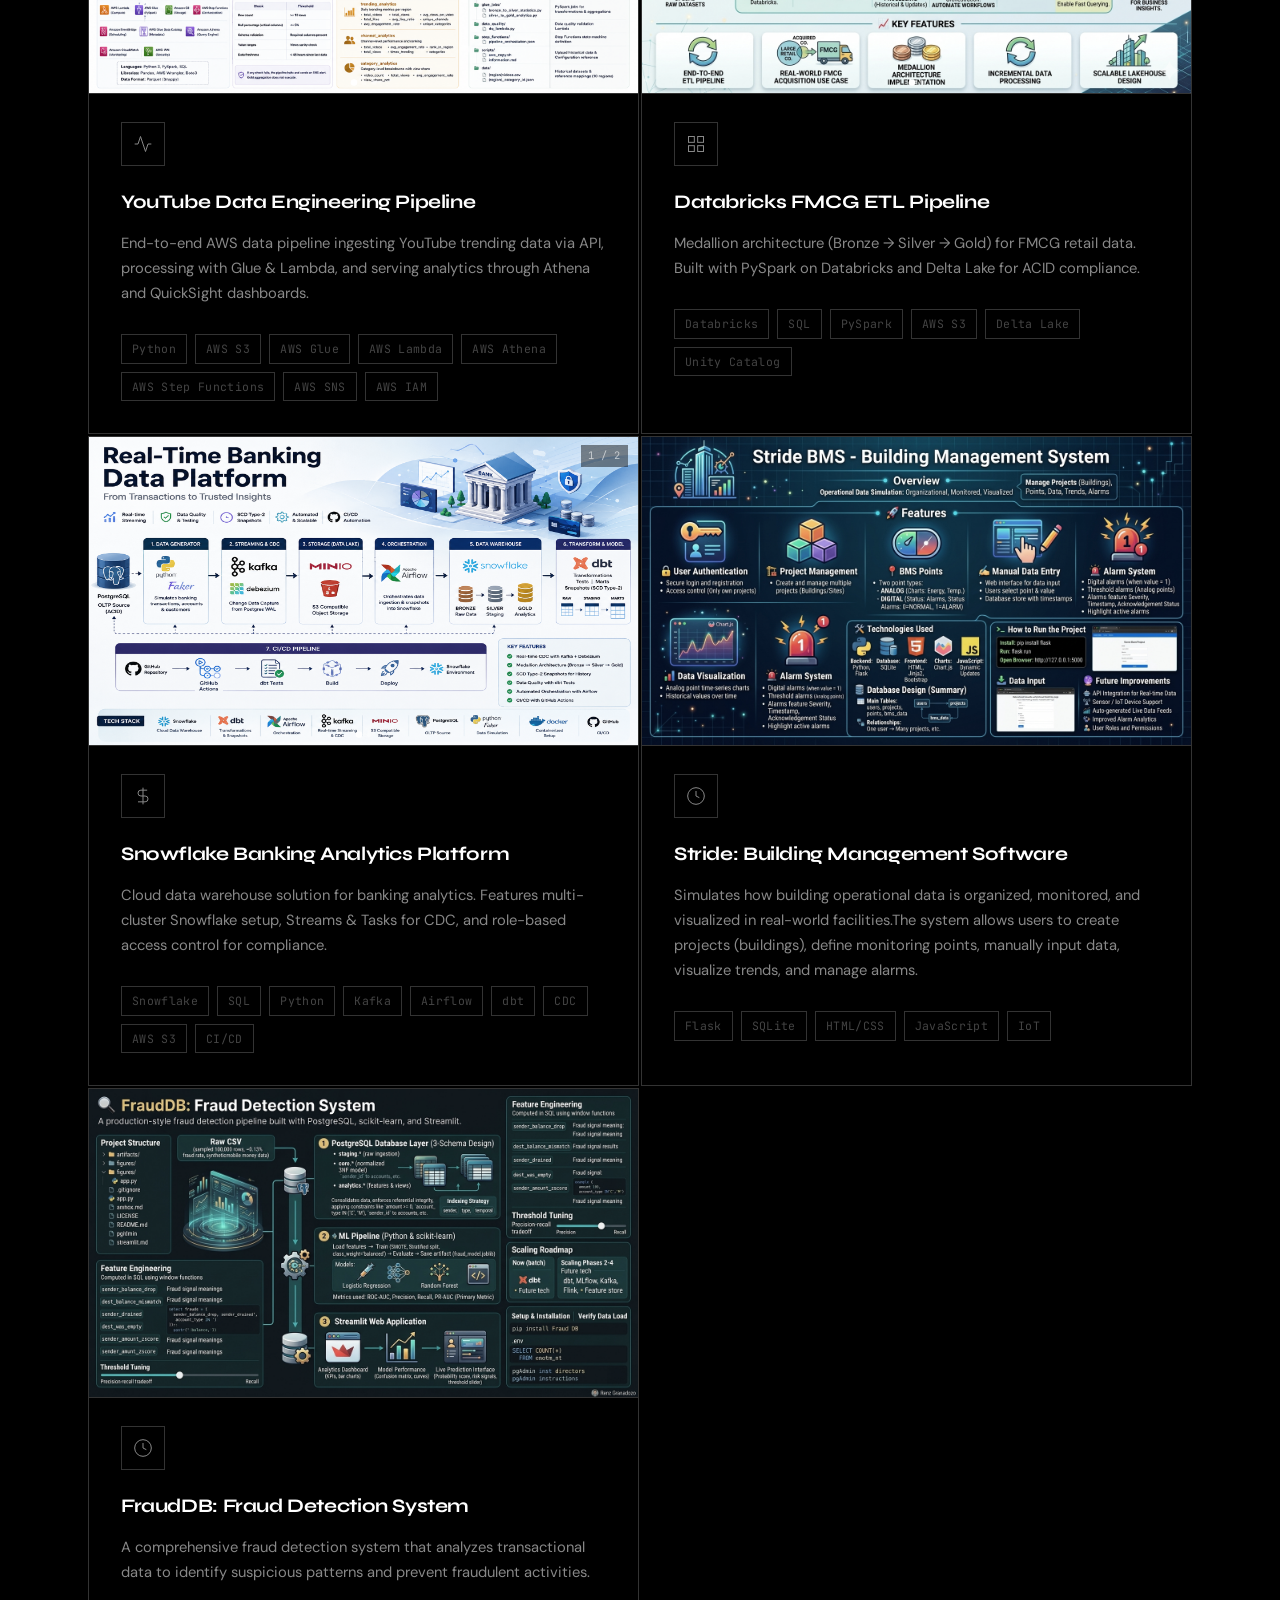
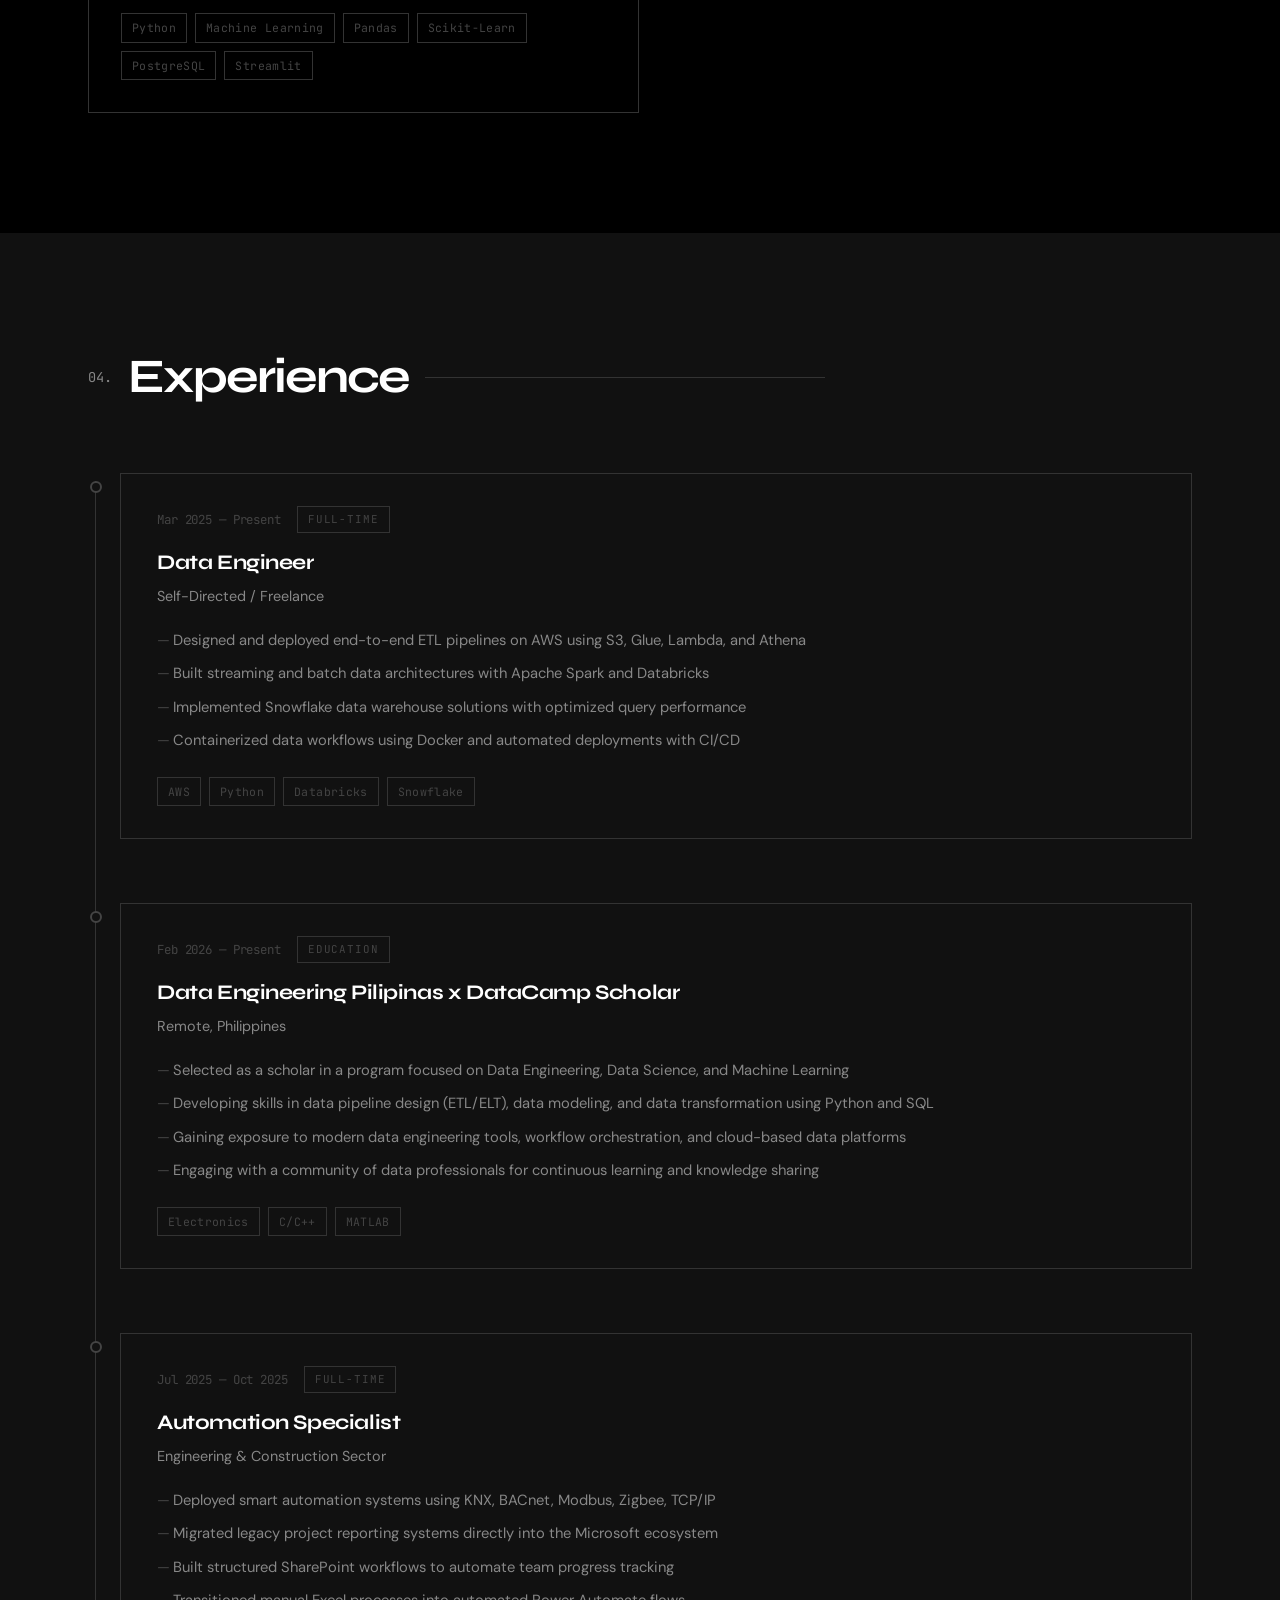
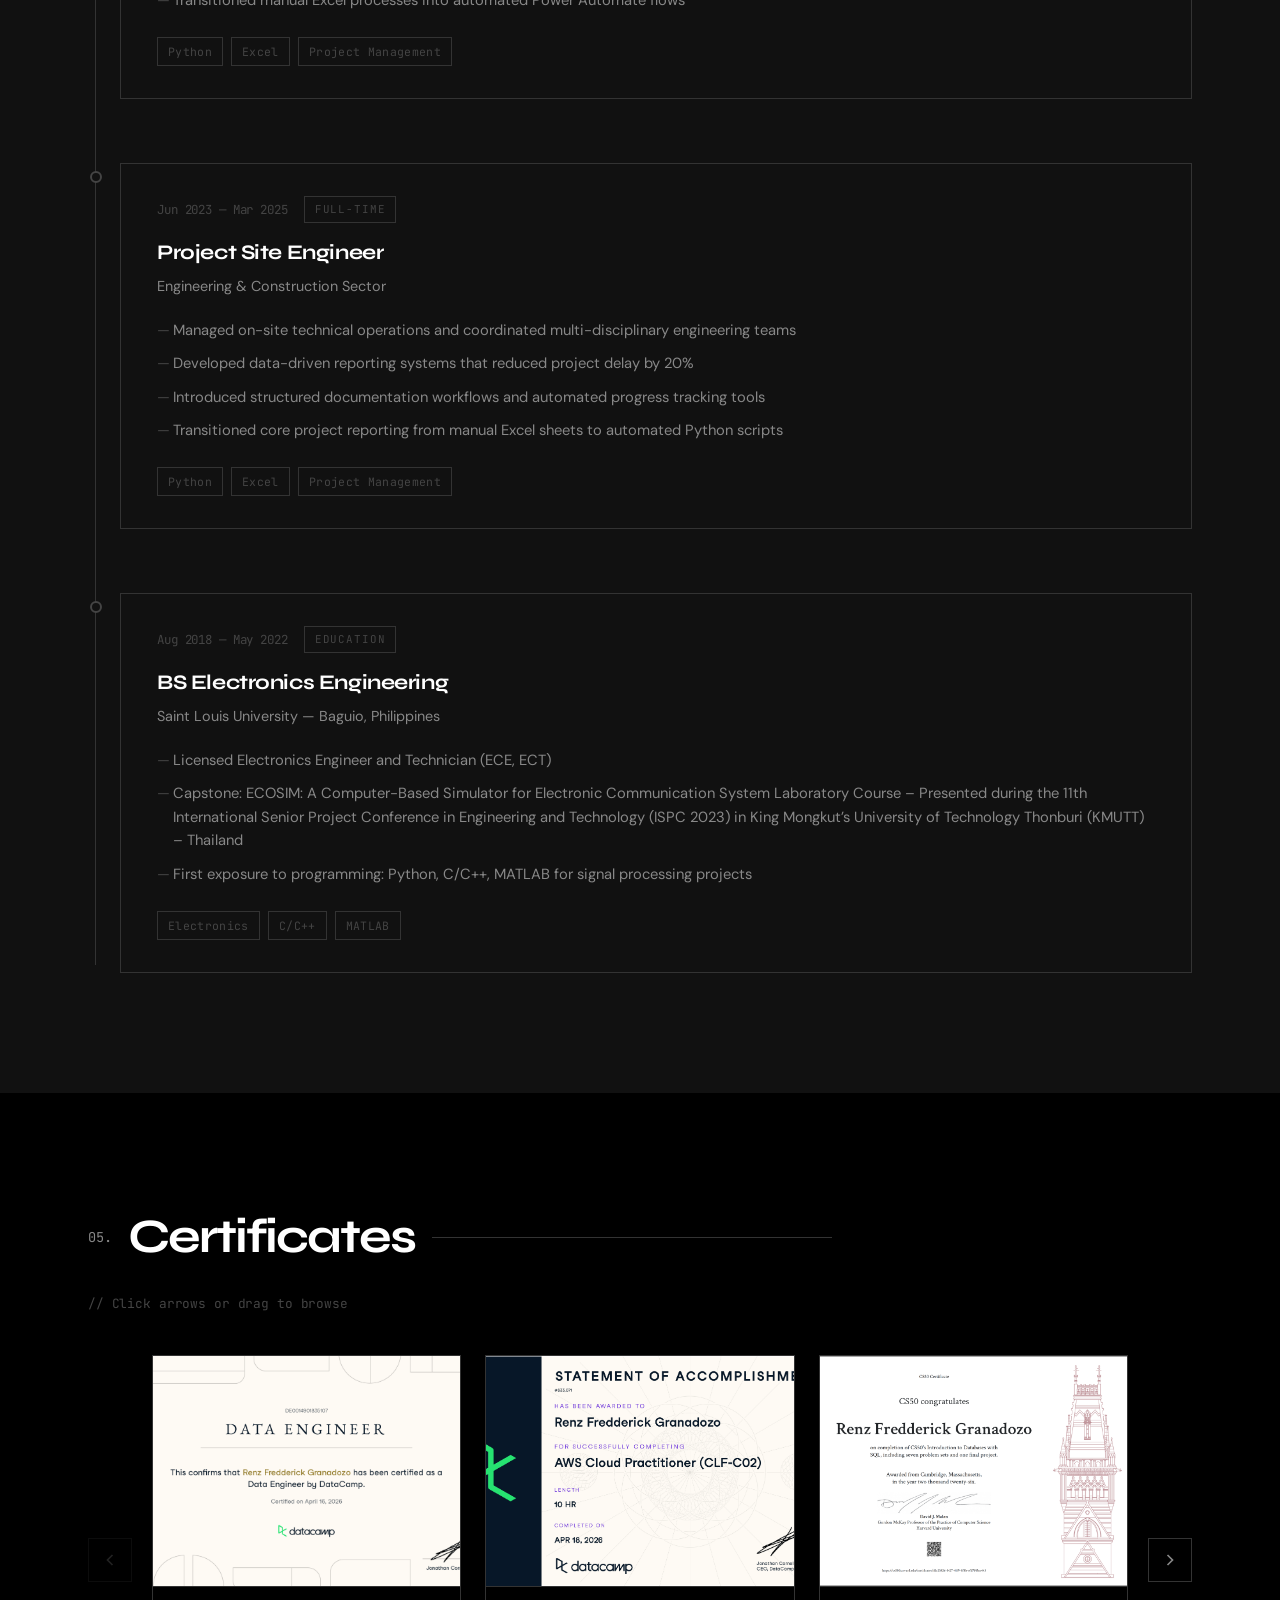
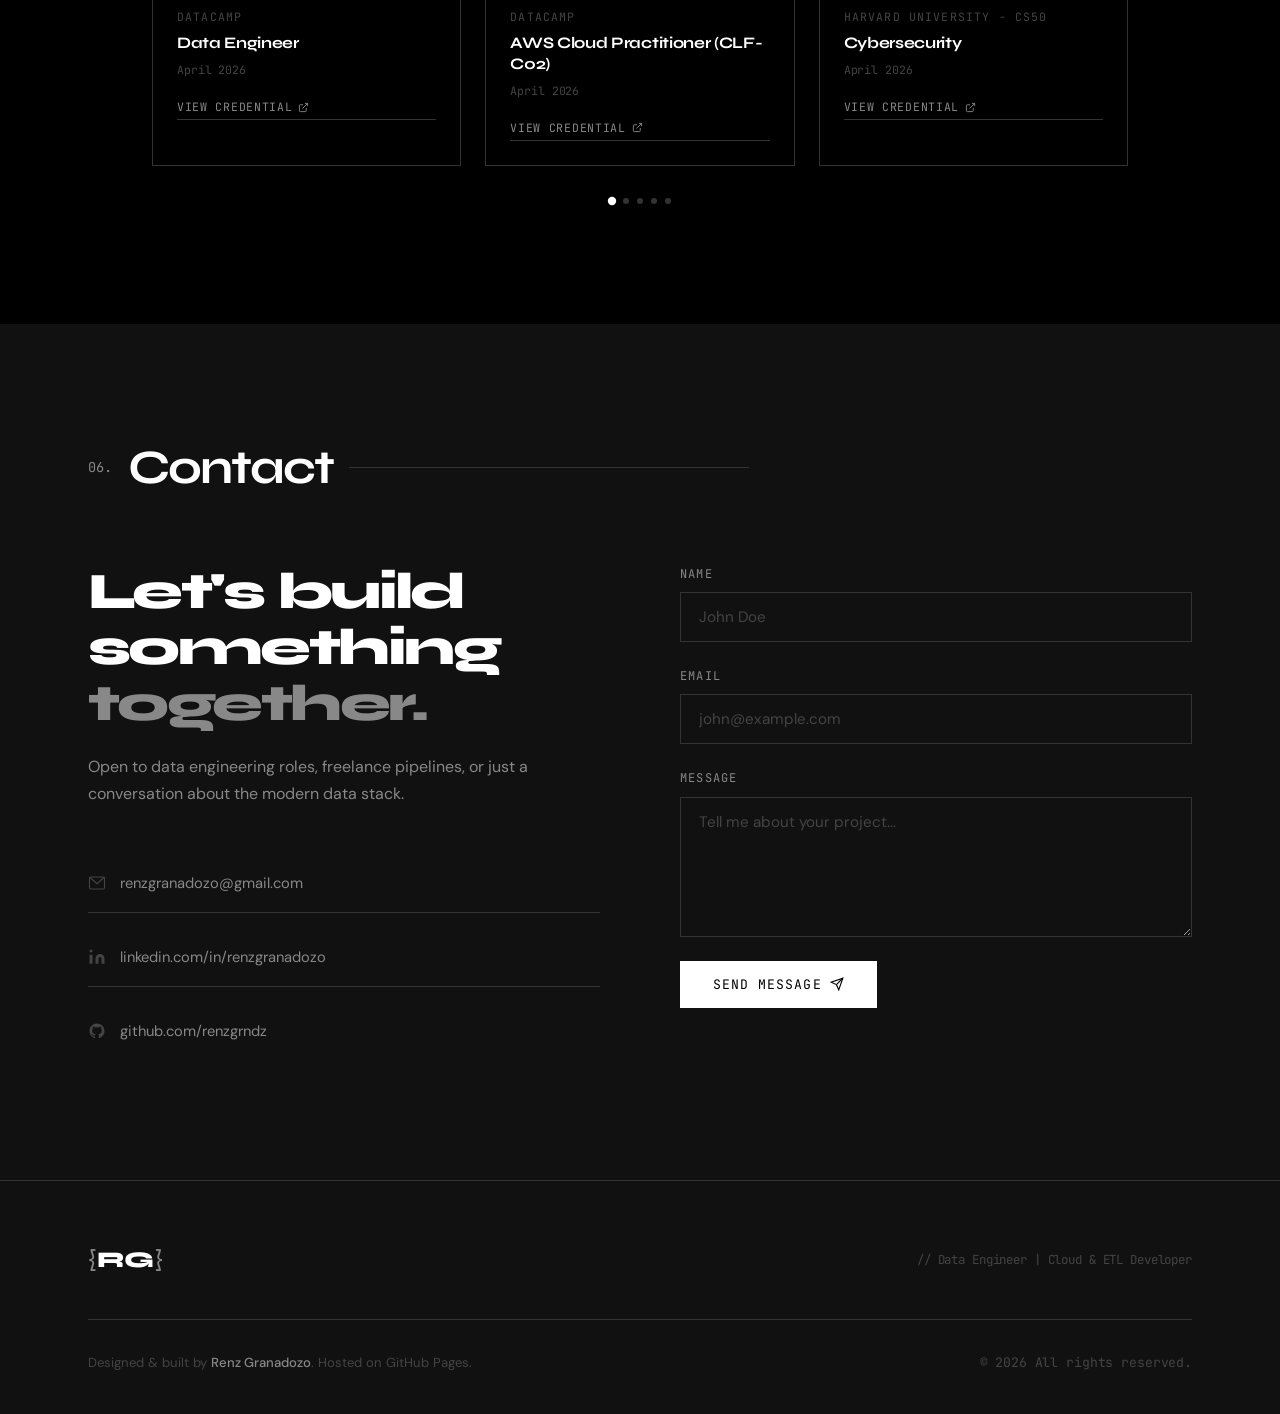
==== commit 050b8bf1: "modified:   index.html 	modified:   main.js" ====
--- a/index.html
+++ b/index.html
@@ -362,7 +362,7 @@
         <div class="timeline-item reveal">
           <div class="timeline-marker" aria-hidden="true"></div>
           <div class="timeline-content">
-            <div class="timeline-meta"><span class="timeline-date mono">2023 — Present</span><span class="timeline-type">Full-time</span></div>
+            <div class="timeline-meta"><span class="timeline-date mono">Mar 2025 — Present</span><span class="timeline-type">Full-time</span></div>
             <h3 class="timeline-title">Data Engineer</h3>
             <p class="timeline-company">Self-Directed / Freelance</p>
             <ul class="timeline-list">
@@ -378,7 +378,39 @@
         <div class="timeline-item reveal">
           <div class="timeline-marker" aria-hidden="true"></div>
           <div class="timeline-content">
-            <div class="timeline-meta"><span class="timeline-date mono">2021 — 2023</span><span class="timeline-type">Full-time</span></div>
+            <div class="timeline-meta"><span class="timeline-date mono">Feb 2026 — Present</span><span class="timeline-type">Education</span></div>
+            <h3 class="timeline-title">Data Engineering Pilipinas x DataCamp Scholar</h3>
+            <p class="timeline-company">Remote, Philippines</p>
+            <ul class="timeline-list">
+              <li>Selected as a scholar in a program focused on Data Engineering, Data Science, and Machine Learning</li>
+              <li>Developing skills in data pipeline design (ETL/ELT), data modeling, and data transformation using Python and SQL</li>
+              <li>Gaining exposure to modern data engineering tools, workflow orchestration, and cloud-based data platforms</li>
+              <li>Engaging with a community of data professionals for continuous learning and knowledge sharing</li>
+            </ul>
+            <div class="timeline-tags"><span class="tag">Electronics</span><span class="tag">C/C++</span><span class="tag">MATLAB</span></div>
+          </div>
+        </div>
+
+        <div class="timeline-item reveal">
+          <div class="timeline-marker" aria-hidden="true"></div>
+          <div class="timeline-content">
+            <div class="timeline-meta"><span class="timeline-date mono">Jul 2025 — Oct 2025</span><span class="timeline-type">Full-time</span></div>
+            <h3 class="timeline-title">Automation Specialist</h3>
+            <p class="timeline-company">Engineering &amp; Construction Sector</p>
+            <ul class="timeline-list">
+              <li>Deployed smart automation systems using KNX, BACnet, Modbus, Zigbee, TCP/IP  </li>
+              <li>Migrated legacy project reporting systems directly into the Microsoft ecosystem</li>
+              <li>Built structured SharePoint workflows to automate team progress tracking</li>
+              <li>Transitioned manual Excel processes into automated Power Automate flows</li>
+            </ul>
+            <div class="timeline-tags"><span class="tag">Python</span><span class="tag">Excel</span><span class="tag">Project Management</span></div>
+          </div>
+        </div>
+
+        <div class="timeline-item reveal">
+          <div class="timeline-marker" aria-hidden="true"></div>
+          <div class="timeline-content">
+            <div class="timeline-meta"><span class="timeline-date mono">Jun 2023 — Mar 2025</span><span class="timeline-type">Full-time</span></div>
             <h3 class="timeline-title">Project Site Engineer</h3>
             <p class="timeline-company">Engineering &amp; Construction Sector</p>
             <ul class="timeline-list">
@@ -394,13 +426,13 @@
         <div class="timeline-item reveal">
           <div class="timeline-marker" aria-hidden="true"></div>
           <div class="timeline-content">
-            <div class="timeline-meta"><span class="timeline-date mono">2017 — 2021</span><span class="timeline-type">Education</span></div>
-            <h3 class="timeline-title">B.S. Electronics Engineering</h3>
-            <p class="timeline-company">University — Philippines</p>
+            <div class="timeline-meta"><span class="timeline-date mono">Aug 2018 — May 2022</span><span class="timeline-type">Education</span></div>
+            <h3 class="timeline-title">BS Electronics Engineering</h3>
+            <p class="timeline-company">Saint Louis University — Baguio, Philippines</p>
             <ul class="timeline-list">
-              <li>Graduated with honors in Electronics &amp; Communications Engineering</li>
-              <li>Senior capstone: IoT-based sensor data collection and visualization system</li>
-              <li>First exposure to programming: C/C++, MATLAB for signal processing projects</li>
+              <li>Licensed Electronics Engineer and Technician (ECE, ECT)</li>
+              <li>Capstone: ECOSIM: A Computer-Based Simulator for Electronic Communication System Laboratory Course – Presented during the 11th International Senior Project Conference in Engineering and Technology (ISPC 2023) in King Mongkut’s University of Technology Thonburi (KMUTT) – Thailand </li>
+              <li>First exposure to programming: Python, C/C++, MATLAB for signal processing projects</li>
             </ul>
             <div class="timeline-tags"><span class="tag">Electronics</span><span class="tag">C/C++</span><span class="tag">MATLAB</span></div>
           </div>
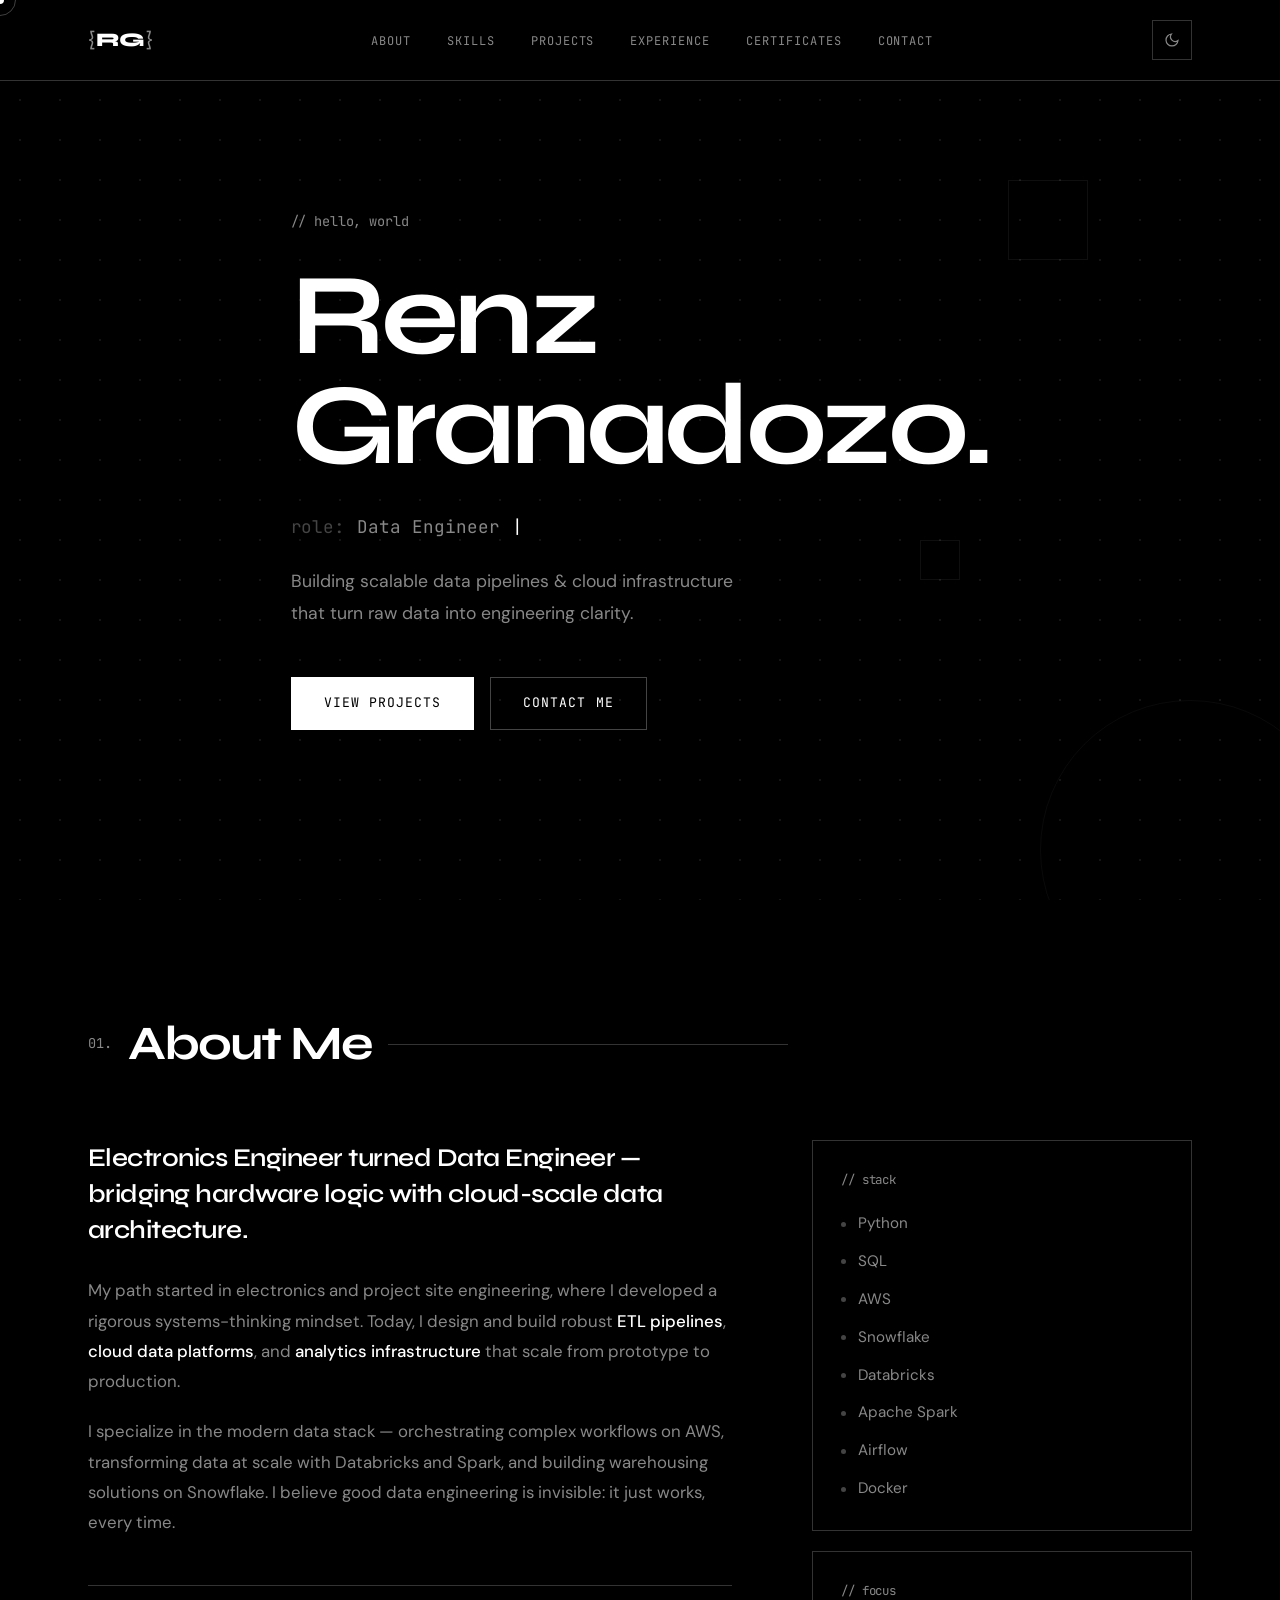
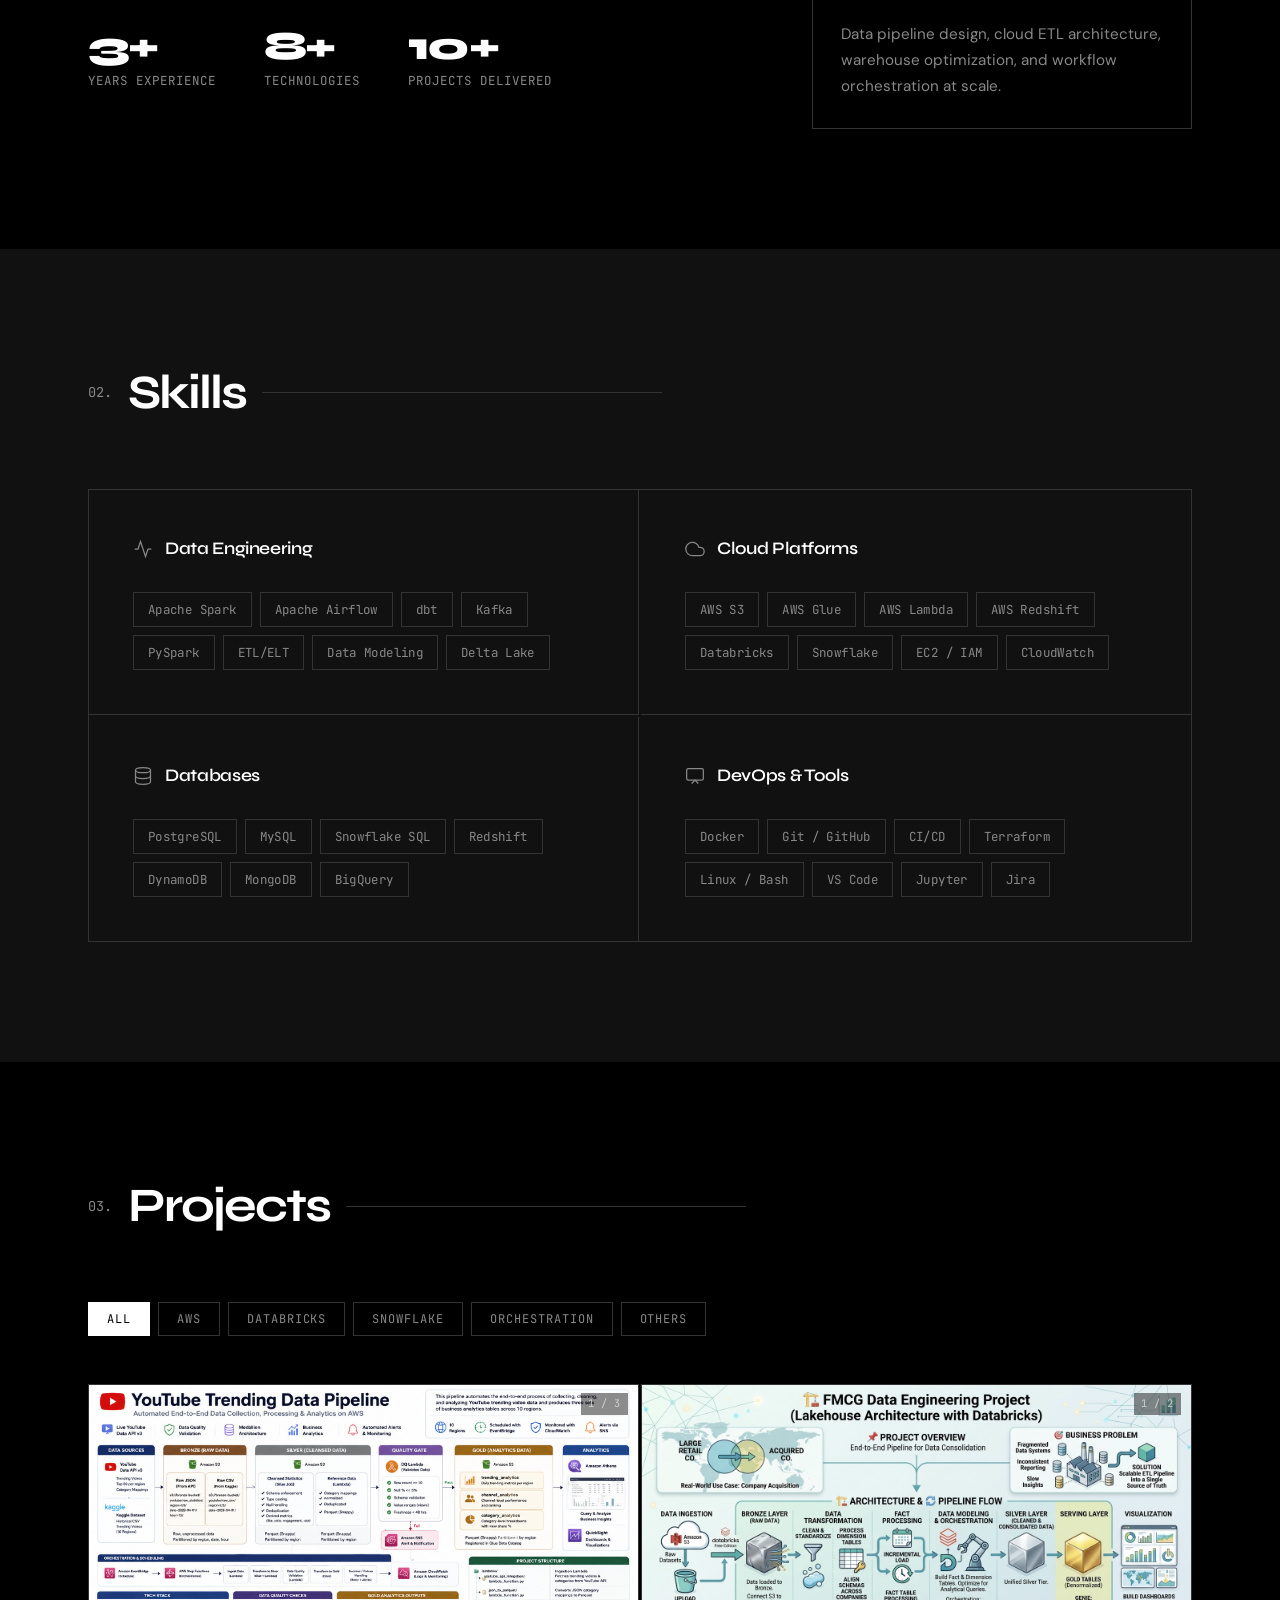
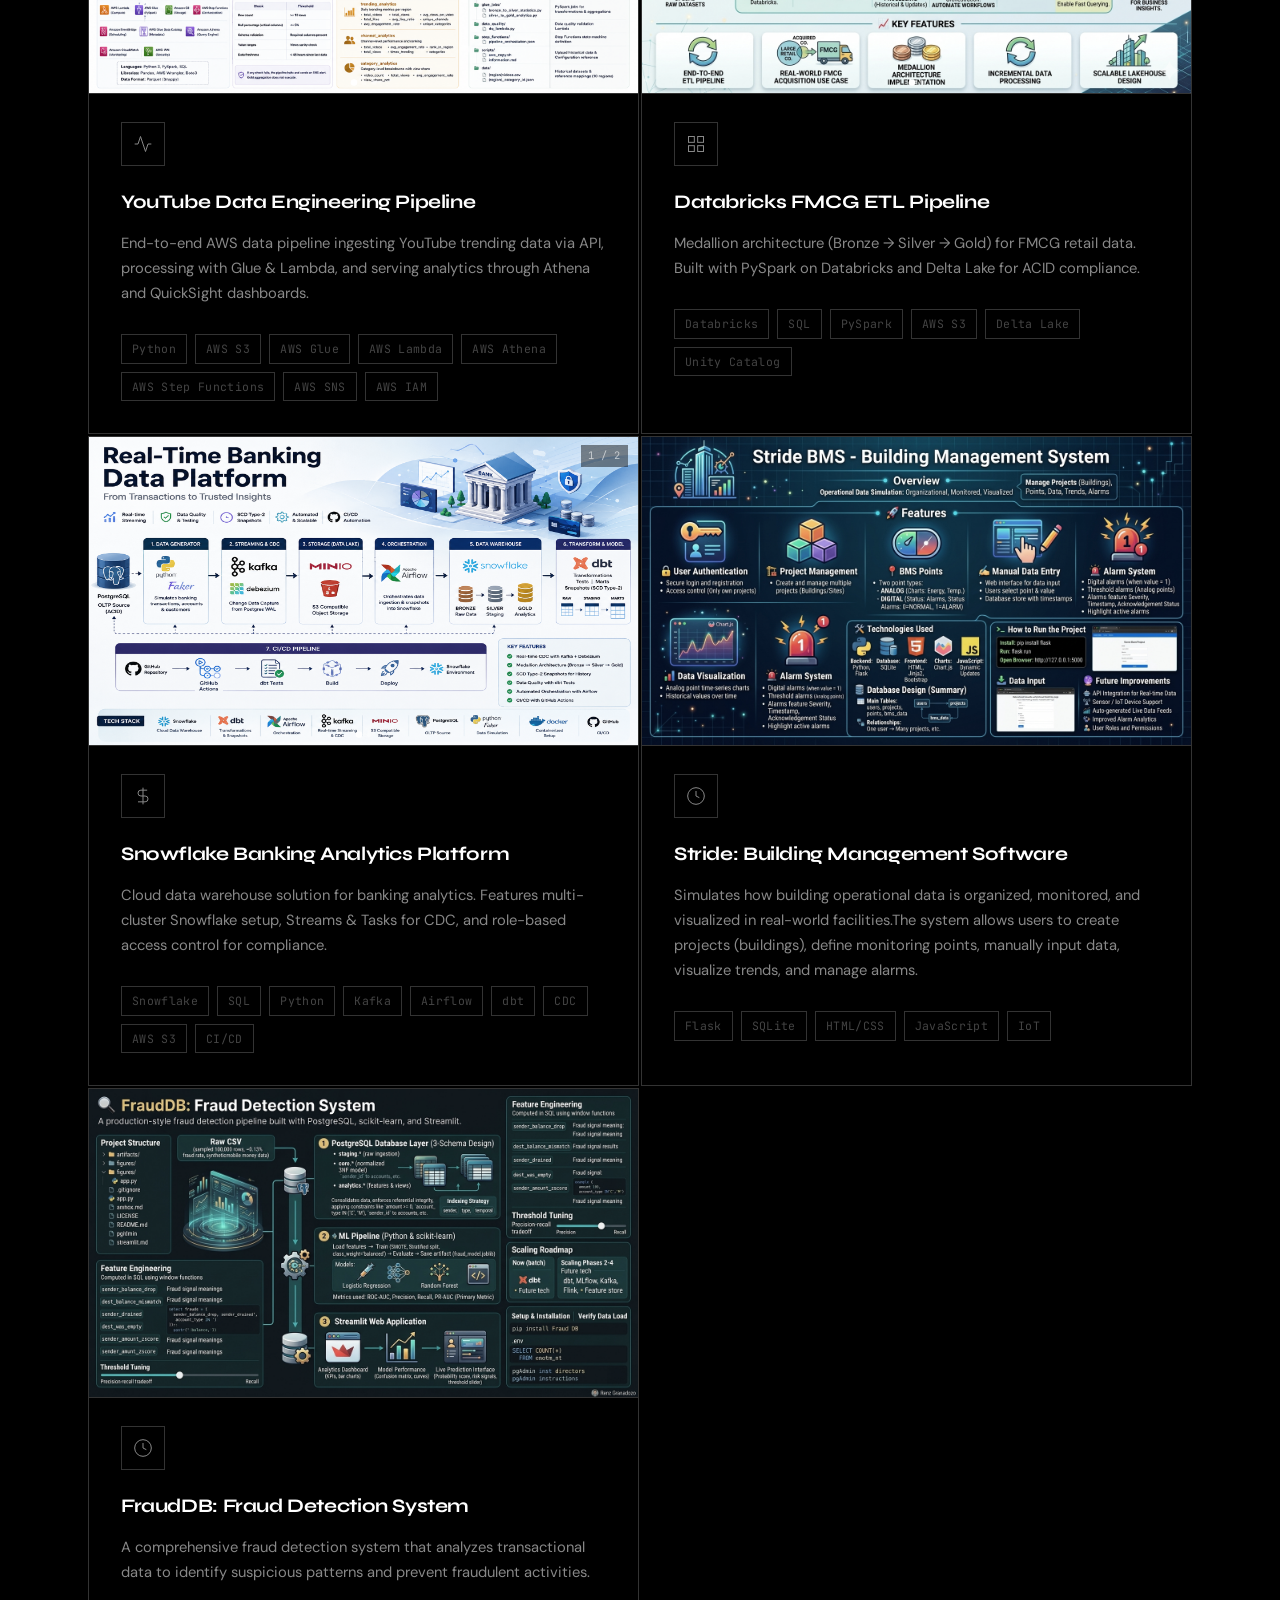
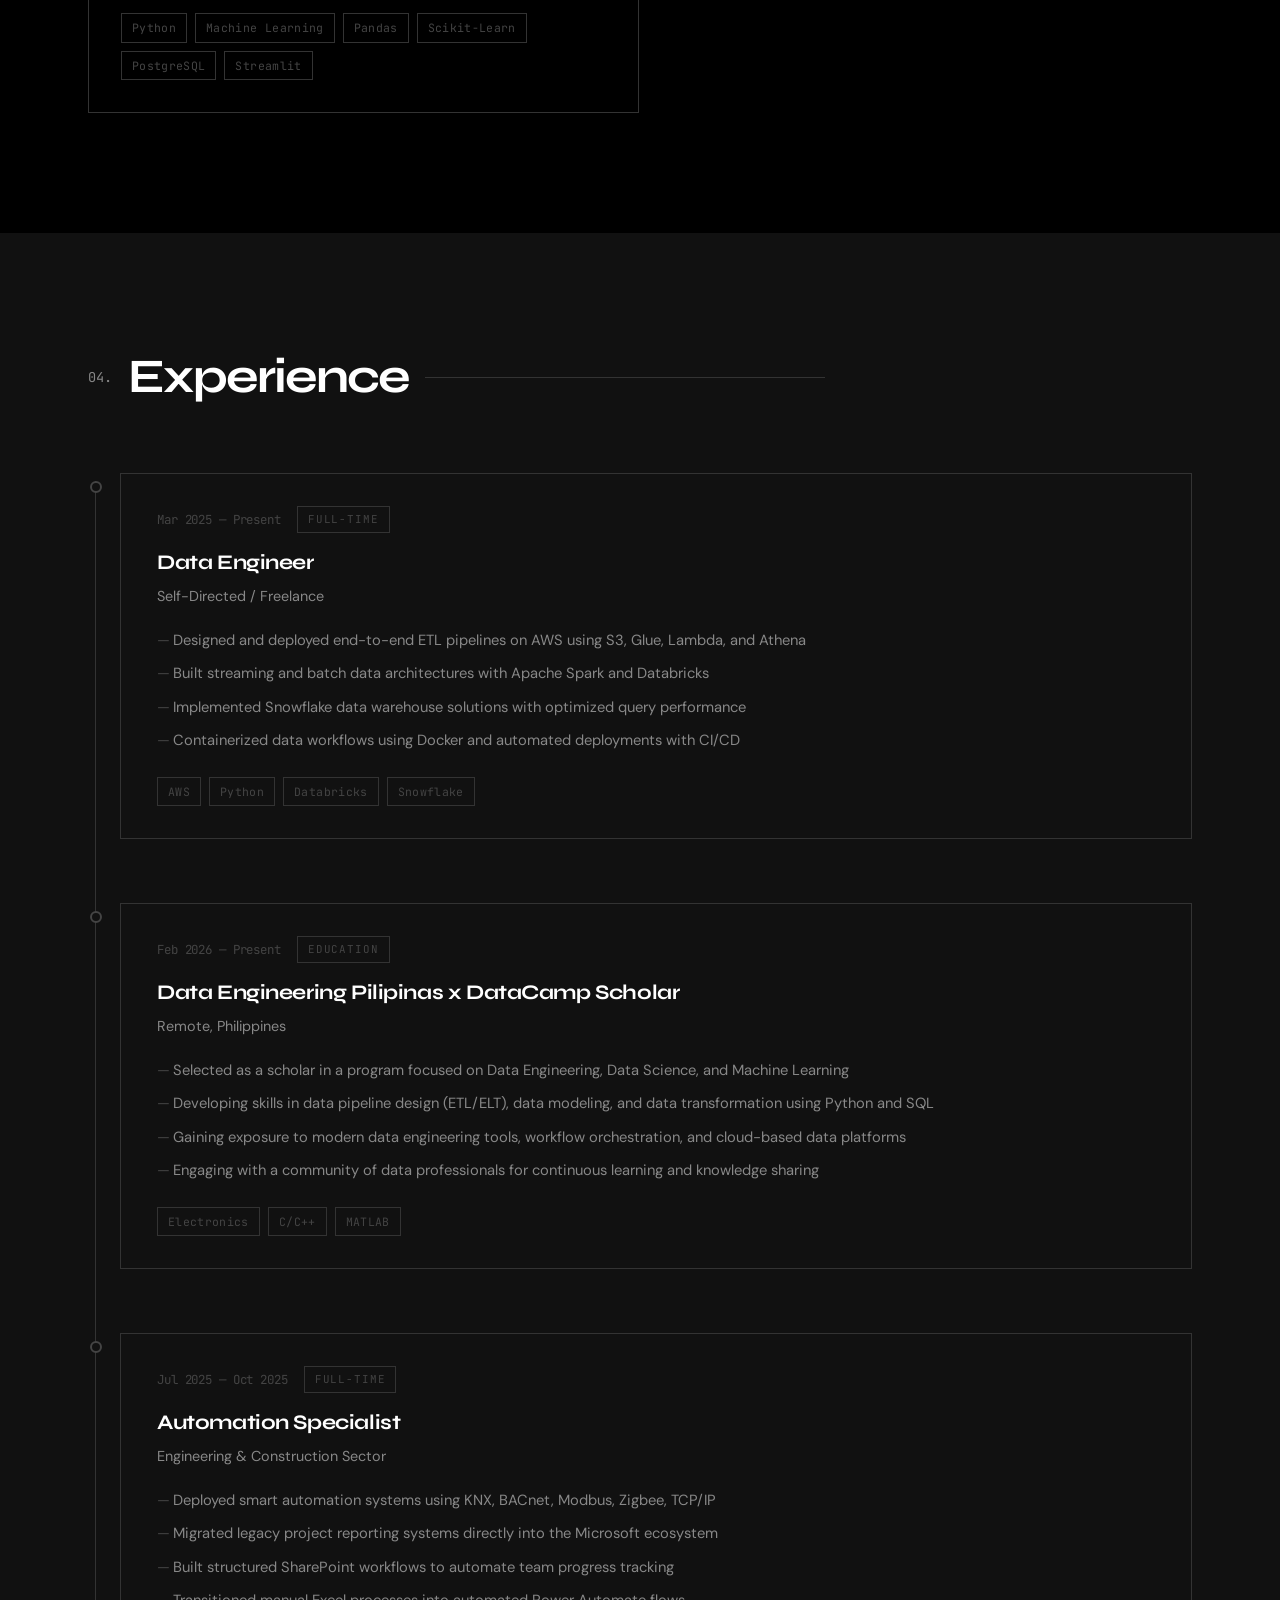
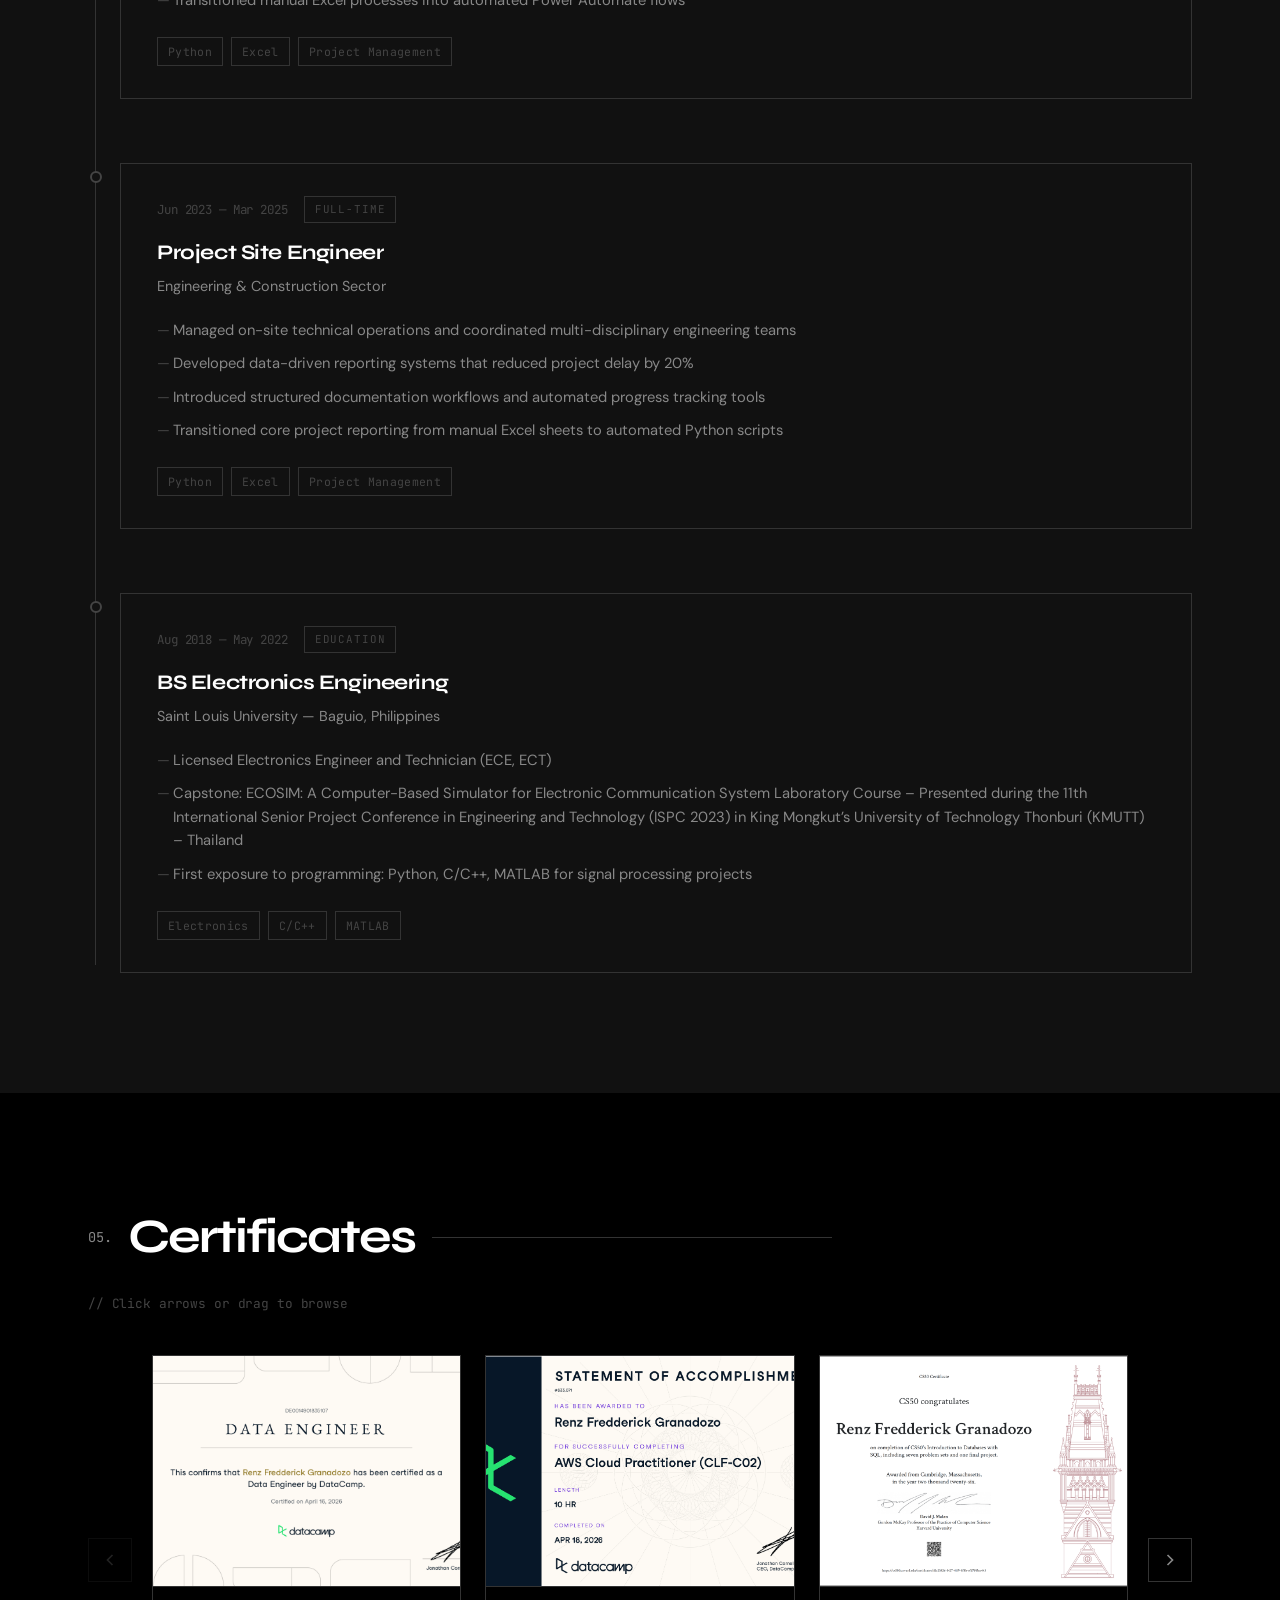
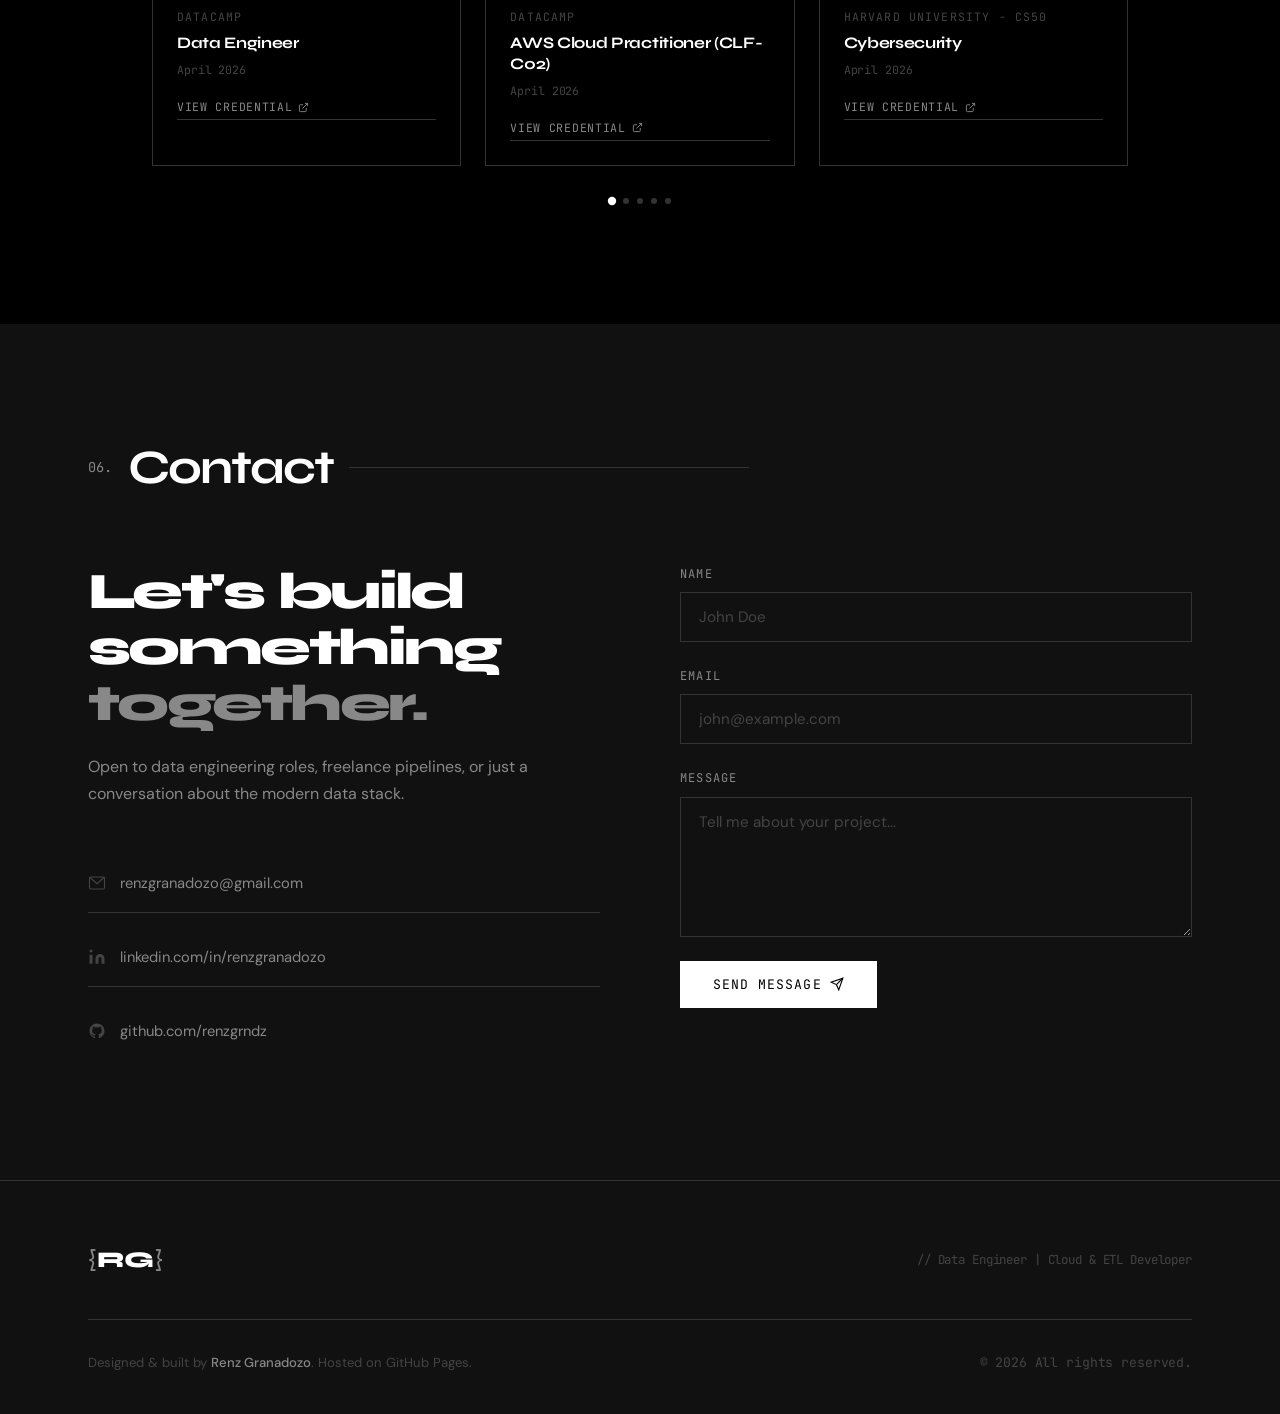
==== commit 740422a3: "modified:   index.html" ====
--- a/index.html
+++ b/index.html
@@ -109,7 +109,7 @@
           <p class="about-body">My path started in electronics and project site engineering, where I developed a rigorous systems-thinking mindset. Today, I design and build robust <strong>ETL pipelines</strong>, <strong>cloud data platforms</strong>, and <strong>analytics infrastructure</strong> that scale from prototype to production.</p>
           <p class="about-body">I specialize in the modern data stack — orchestrating complex workflows on AWS, transforming data at scale with Databricks and Spark, and building warehousing solutions on Snowflake. I believe good data engineering is invisible: it just works, every time.</p>
           <div class="about-stats">
-            <div class="stat-item"><span class="stat-num">4+</span><span class="stat-label">Years Experience</span></div>
+            <div class="stat-item"><span class="stat-num">3+</span><span class="stat-label">Years Experience</span></div>
             <div class="stat-item"><span class="stat-num">8+</span><span class="stat-label">Technologies</span></div>
             <div class="stat-item"><span class="stat-num">10+</span><span class="stat-label">Projects Delivered</span></div>
           </div>
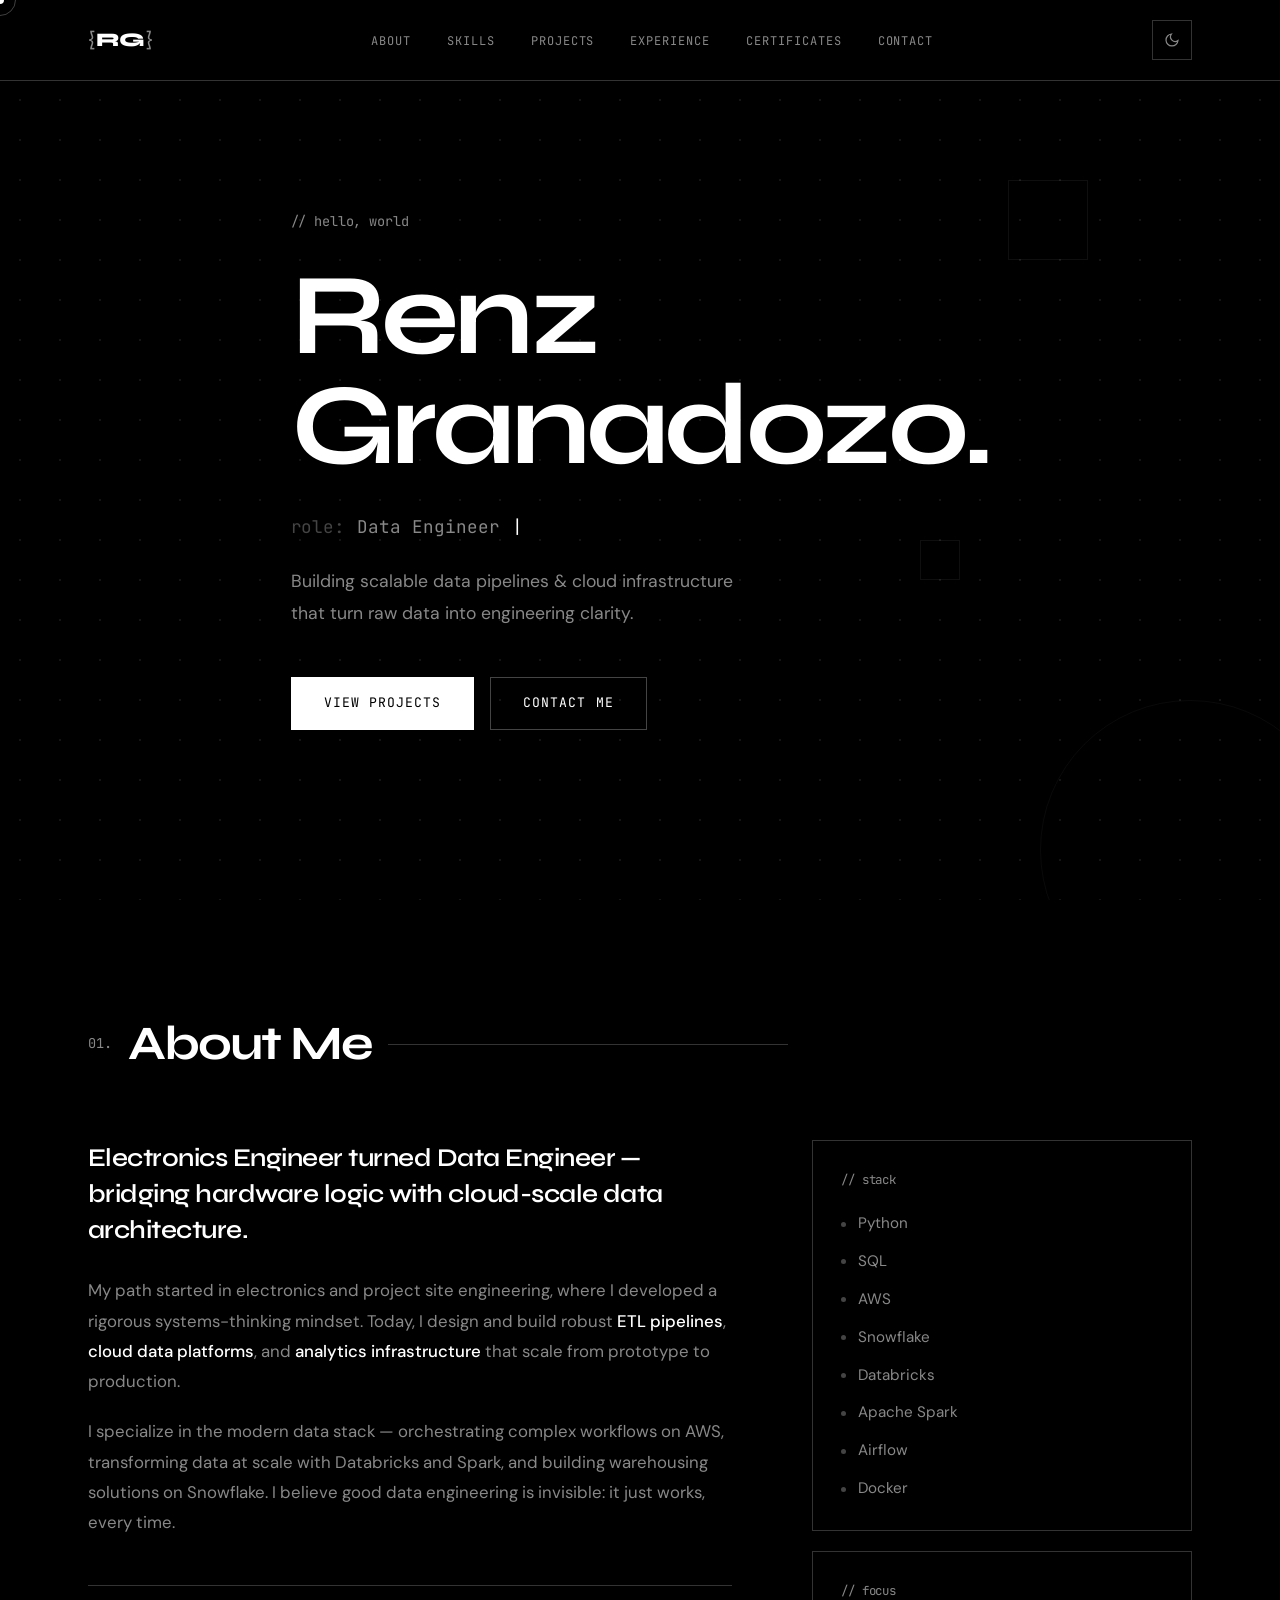
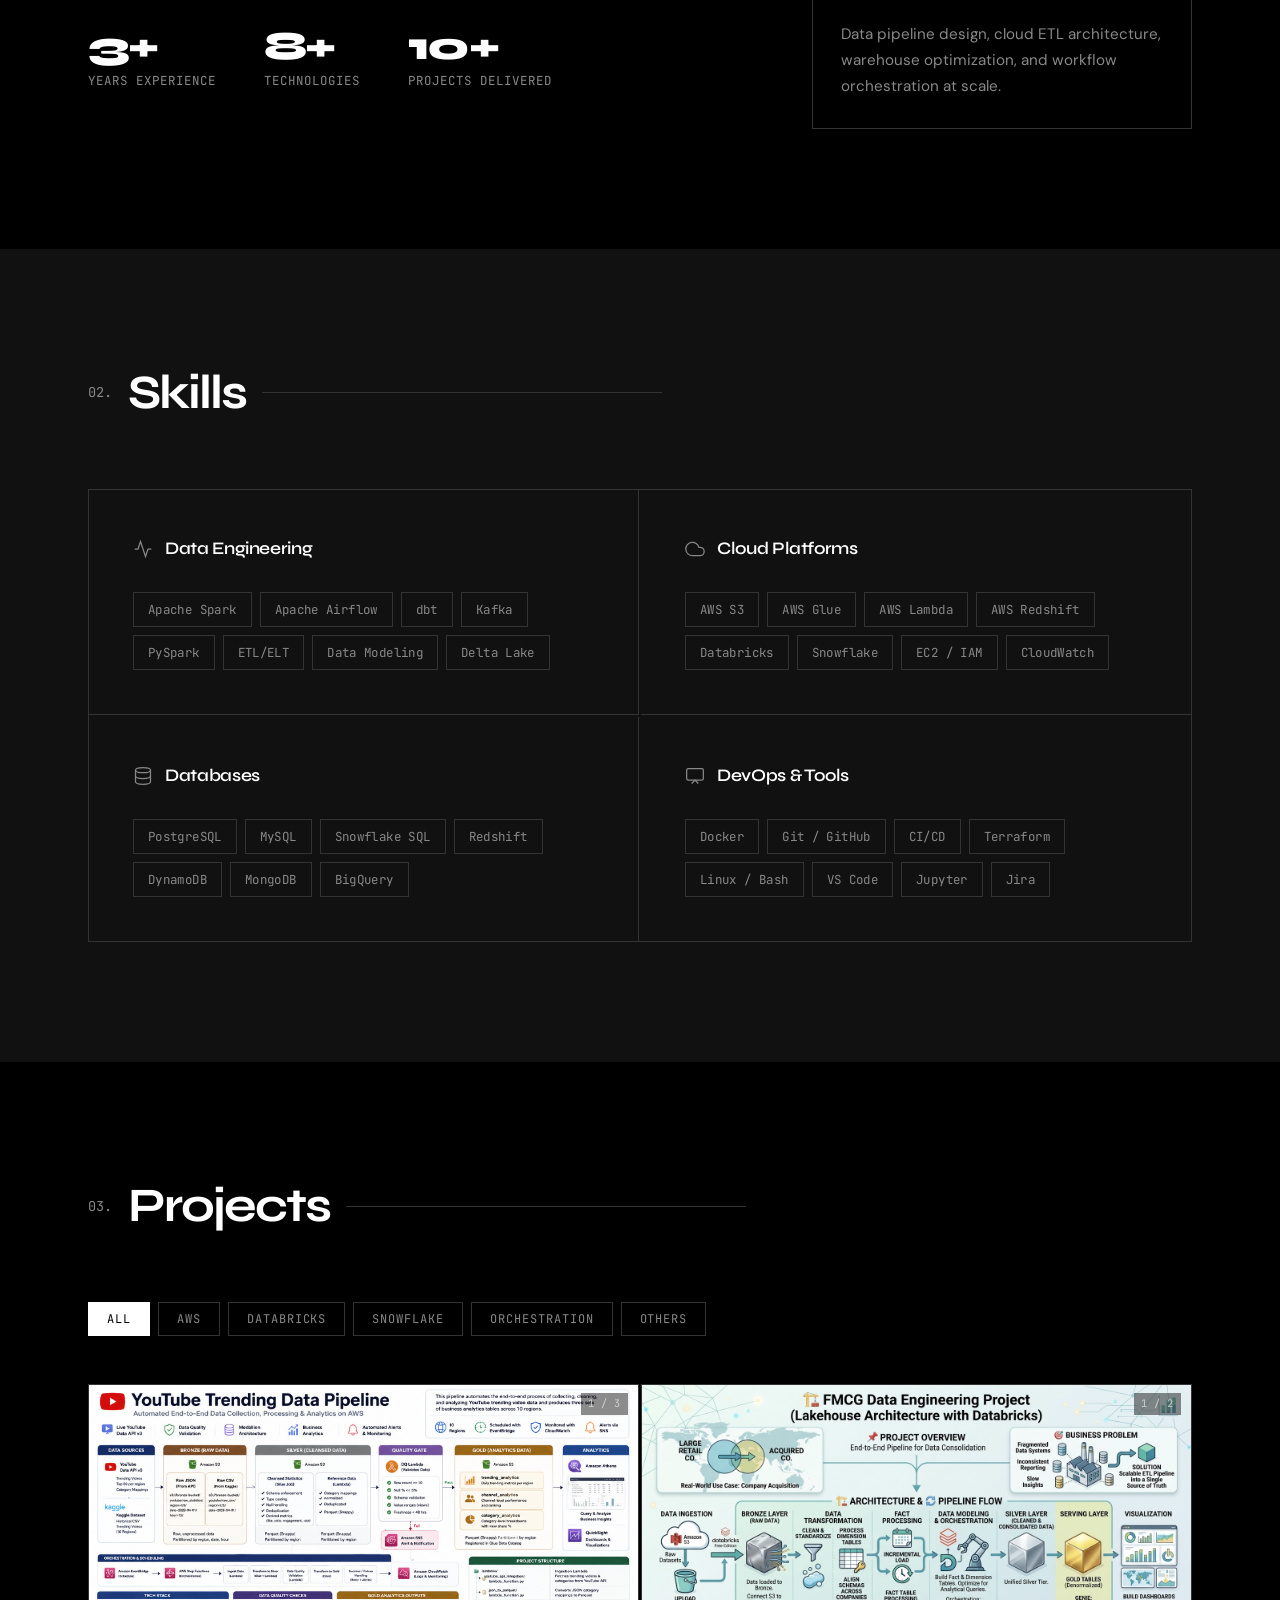
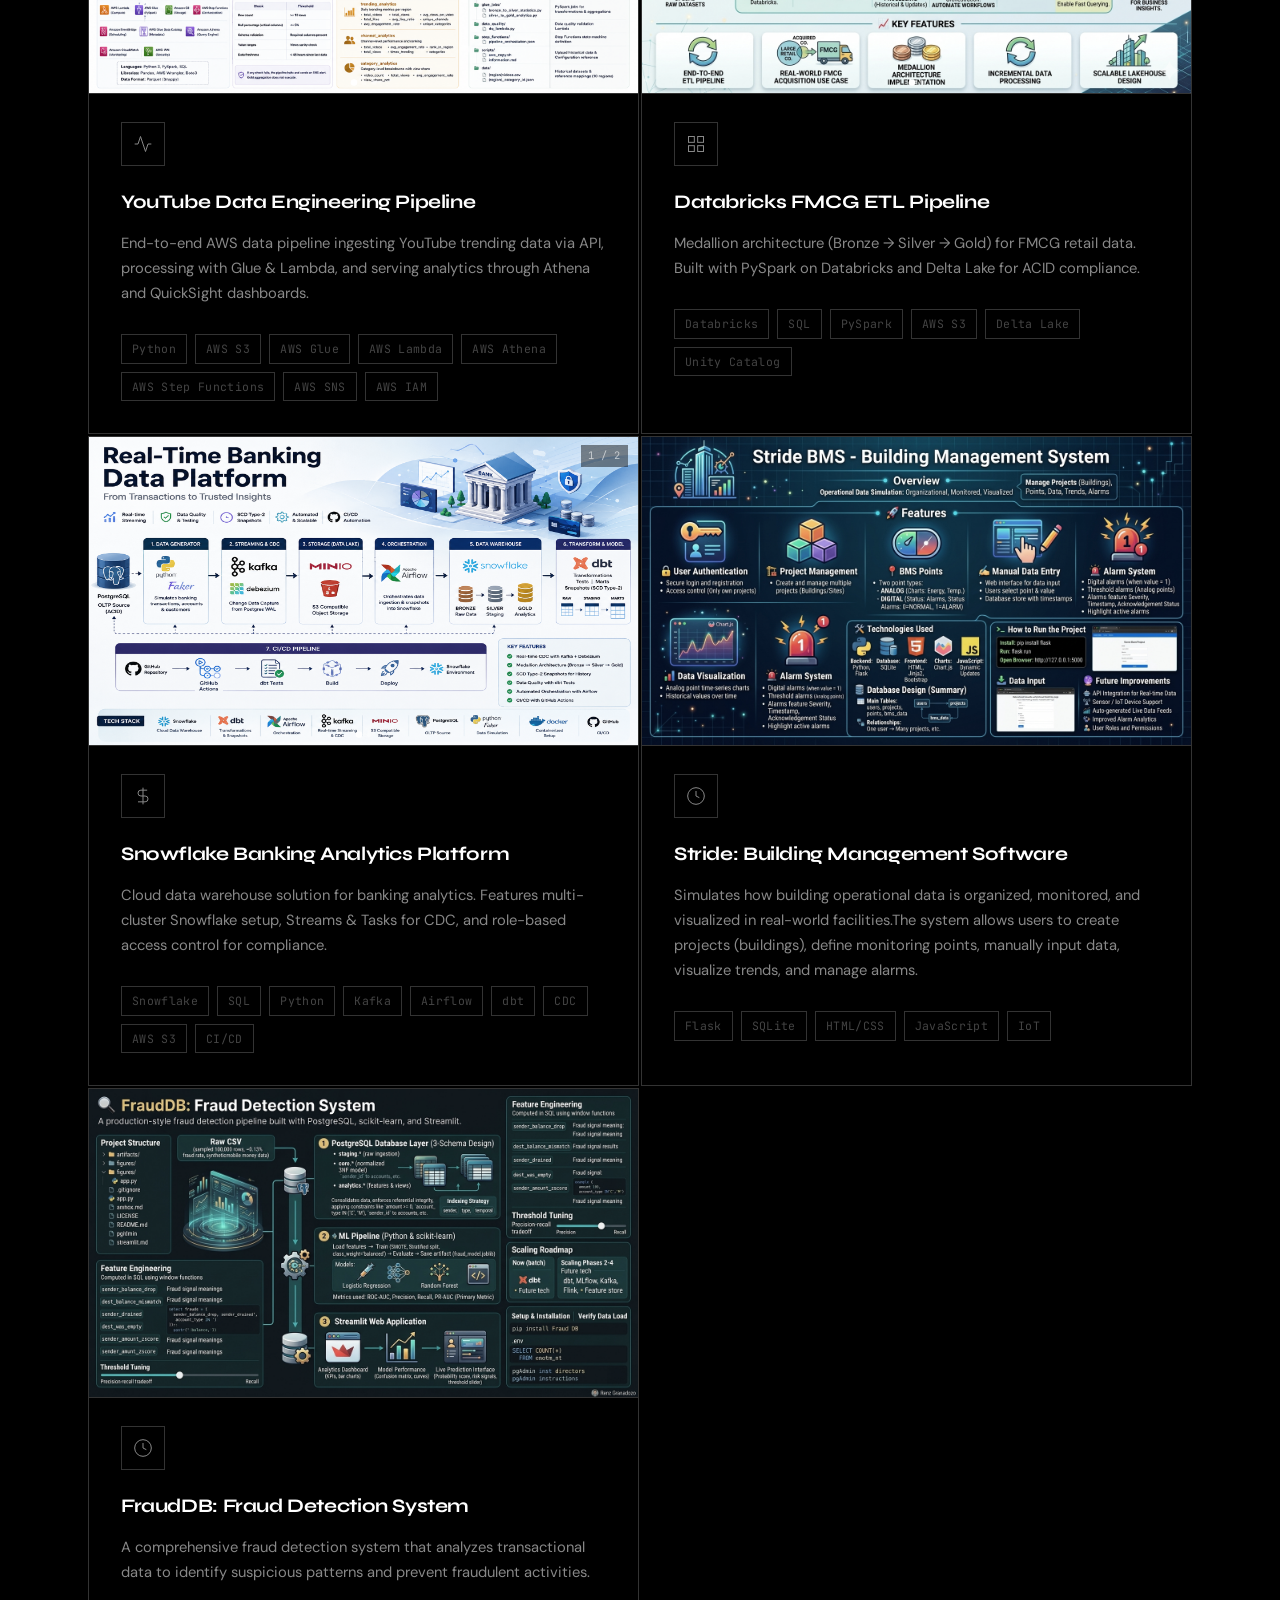
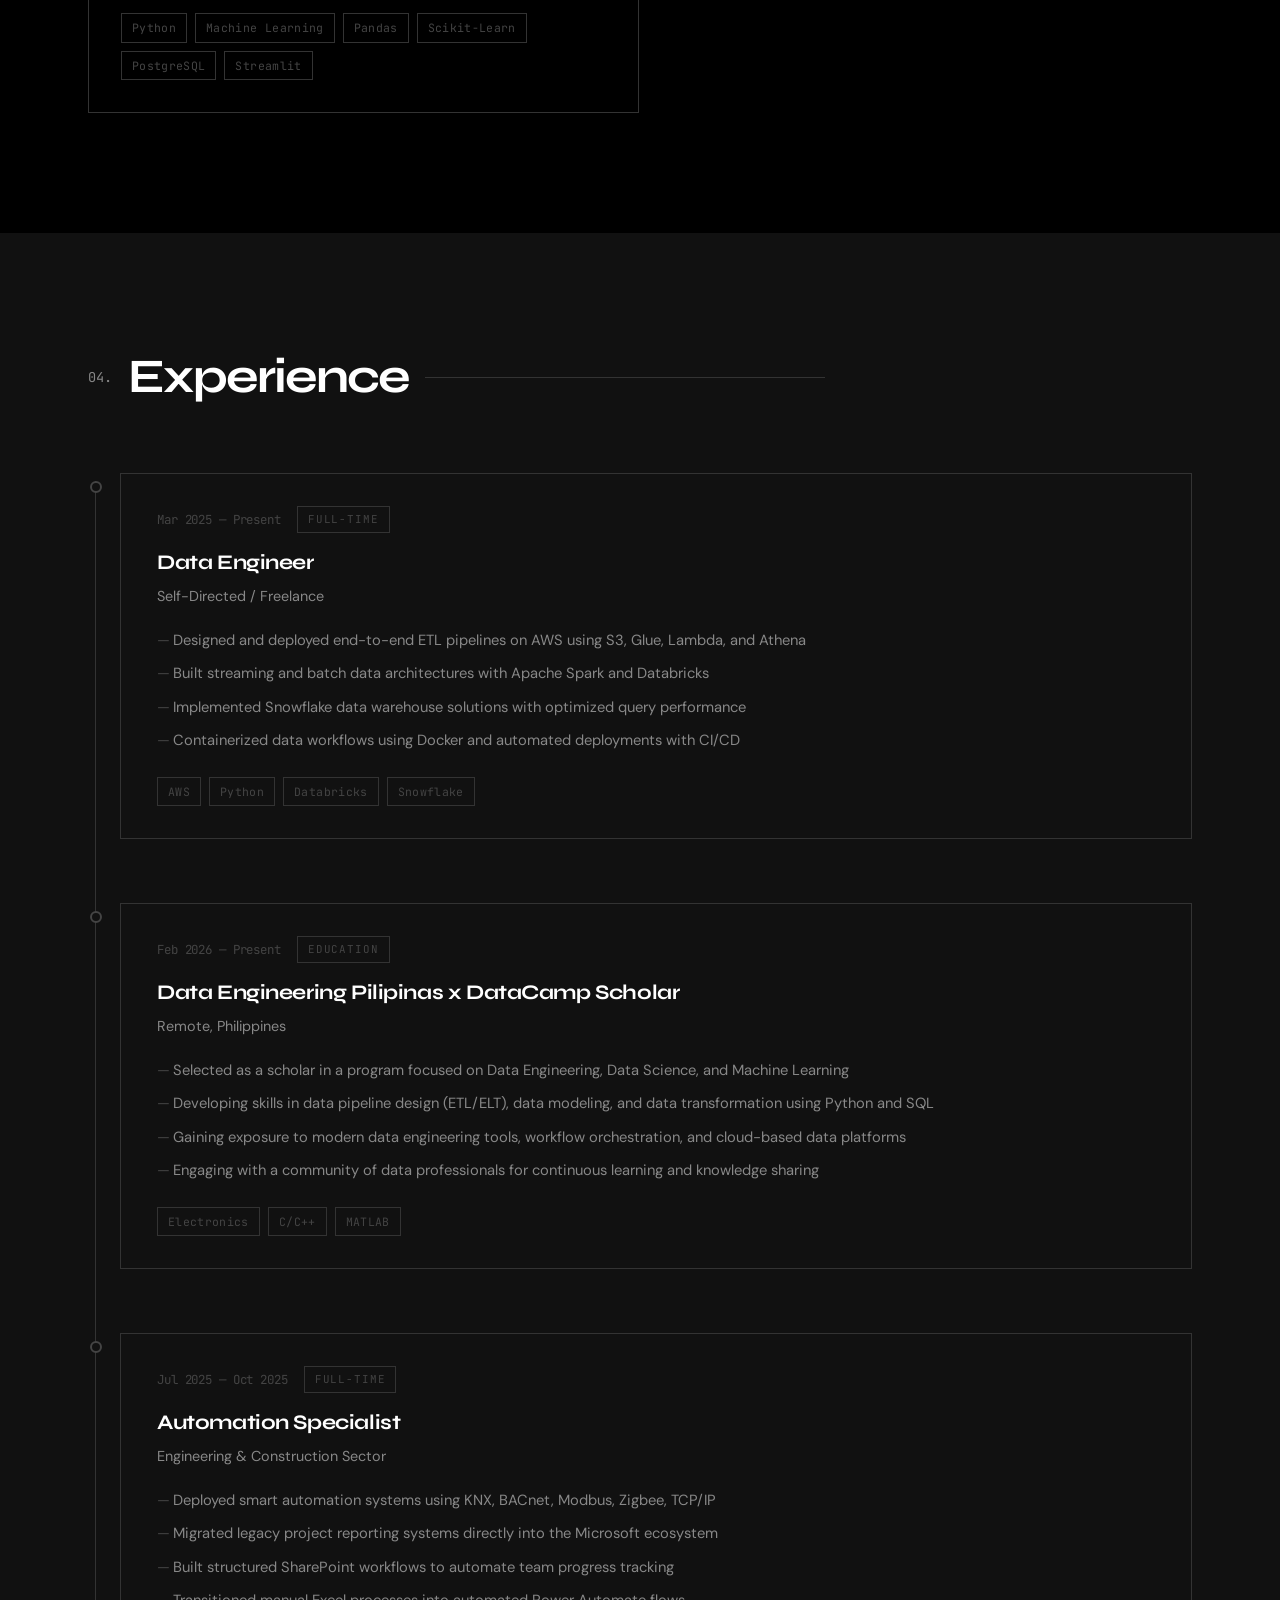
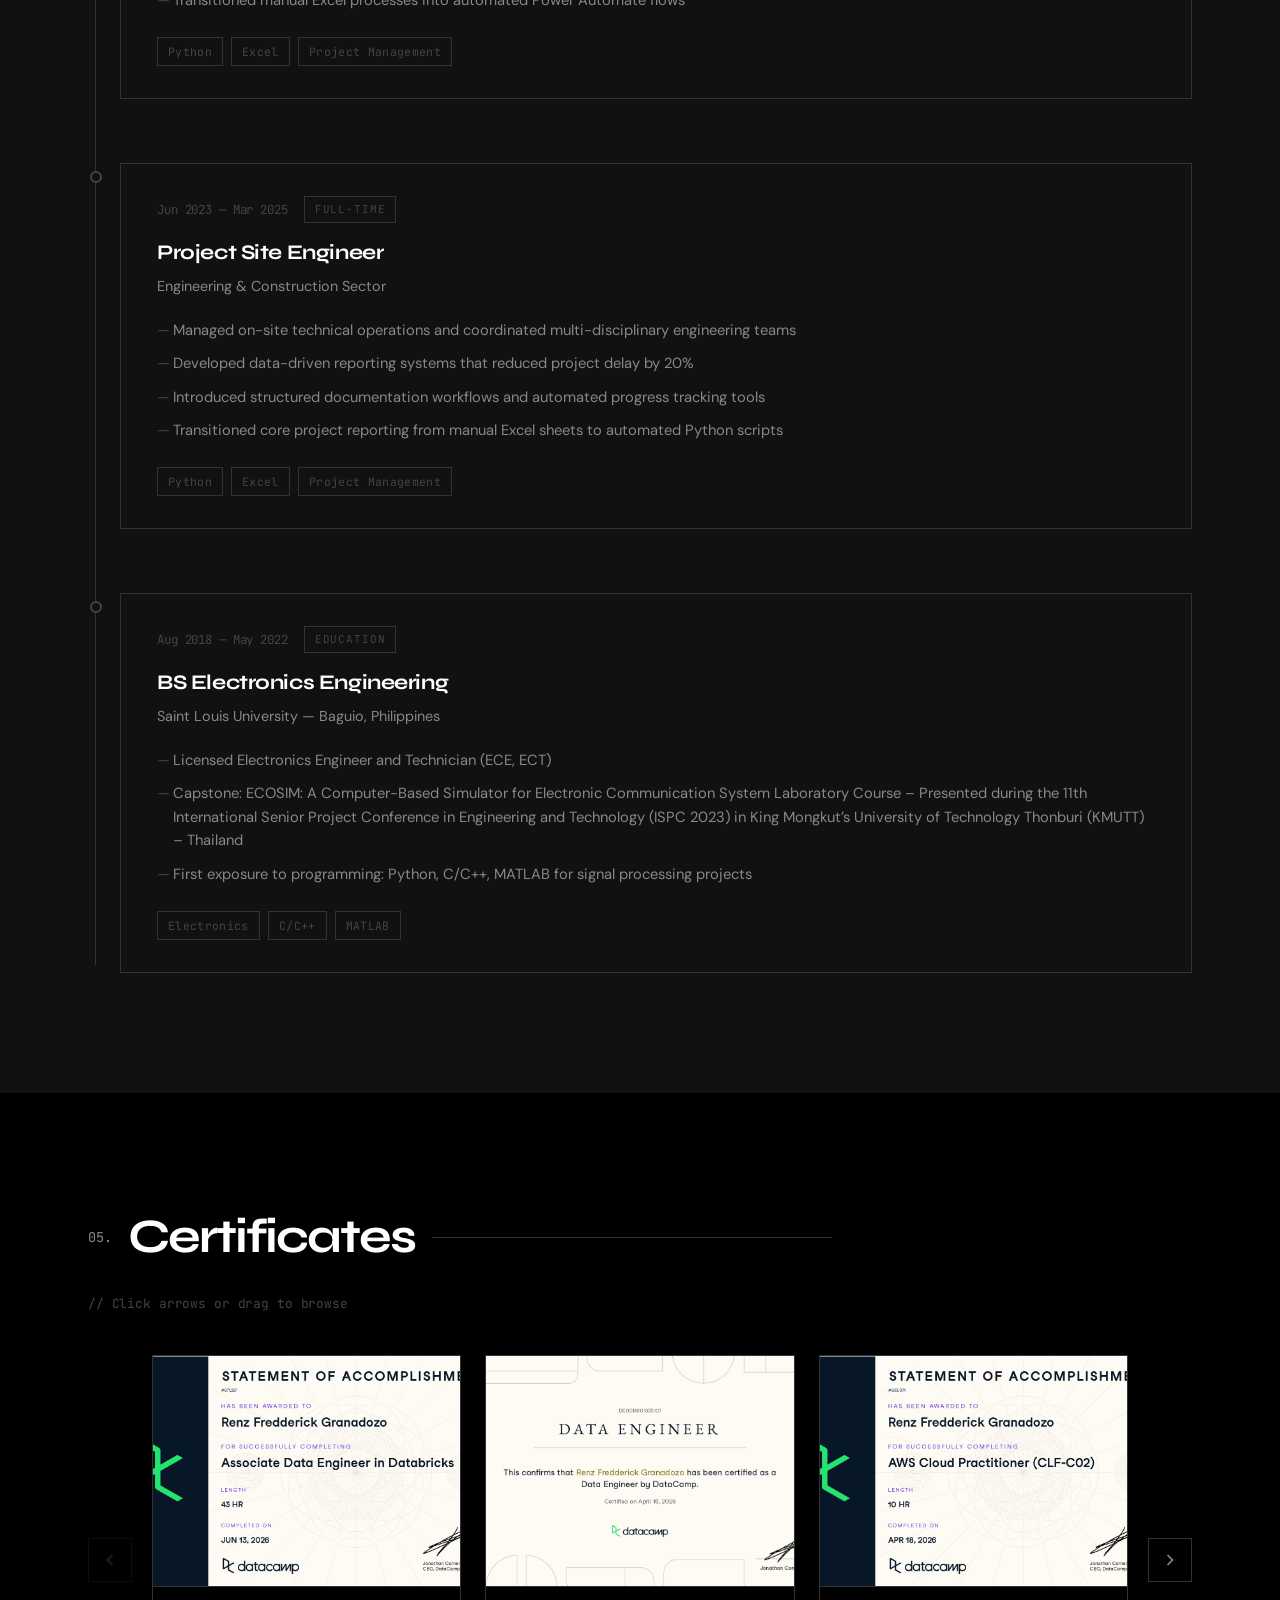
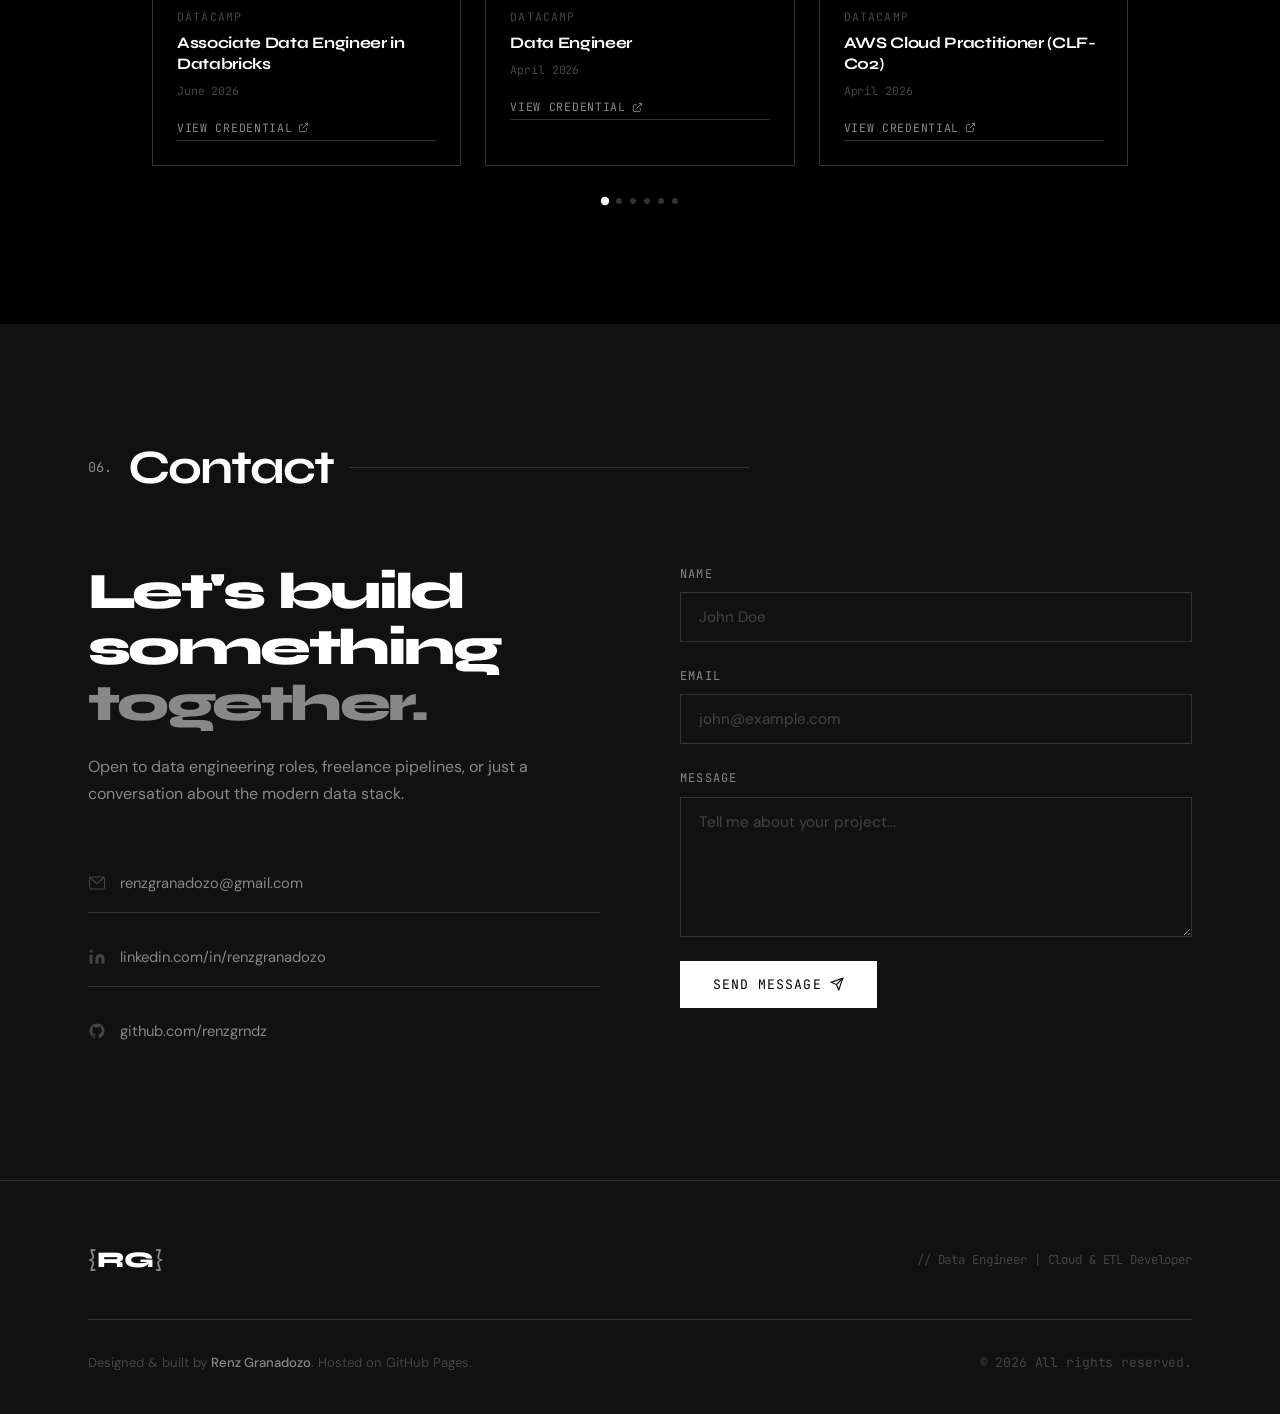
==== commit 0d56449e: "new file:   assets/certs/DataCamp_Databricks.png 	modified:   index.html" ====
--- a/index.html
+++ b/index.html
@@ -463,6 +463,23 @@
         <div class="cert-viewport" id="cert-viewport">
           <div class="cert-track" id="cert-track">
 
+            <!-- CERT 8 -->
+            <div class="cert-slide">
+              <div class="cert-img-wrap">
+                <img src="assets/certs/DataCamp_Databricks.png" alt="Associate Data Engineer in Databricks" loading="lazy" />
+              </div>
+              <div class="cert-info">
+                <span class="cert-issuer mono">DataCamp</span>
+                <h3 class="cert-name">Associate Data Engineer in Databricks</h3>
+                <span class="cert-date mono">June 2026</span>
+                <a href="https://www.datacamp.com/completed/statement-of-accomplishment/track/1bff1679555e4b01500c0bc98484e6250e62ec22"
+                   class="cert-link" target="_blank" rel="noopener" aria-label="View credential">
+                  View Credential
+                  <svg viewBox="0 0 24 24" fill="none" stroke="currentColor" stroke-width="2" aria-hidden="true"><path d="M18 13v6a2 2 0 0 1-2 2H5a2 2 0 0 1-2-2V8a2 2 0 0 1 2-2h6"/><polyline points="15 3 21 3 21 9"/><line x1="10" y1="14" x2="21" y2="3"/></svg>
+                </a>
+              </div>
+            </div>
+
             <!-- CERT 7 -->
             <div class="cert-slide">
               <div class="cert-img-wrap">
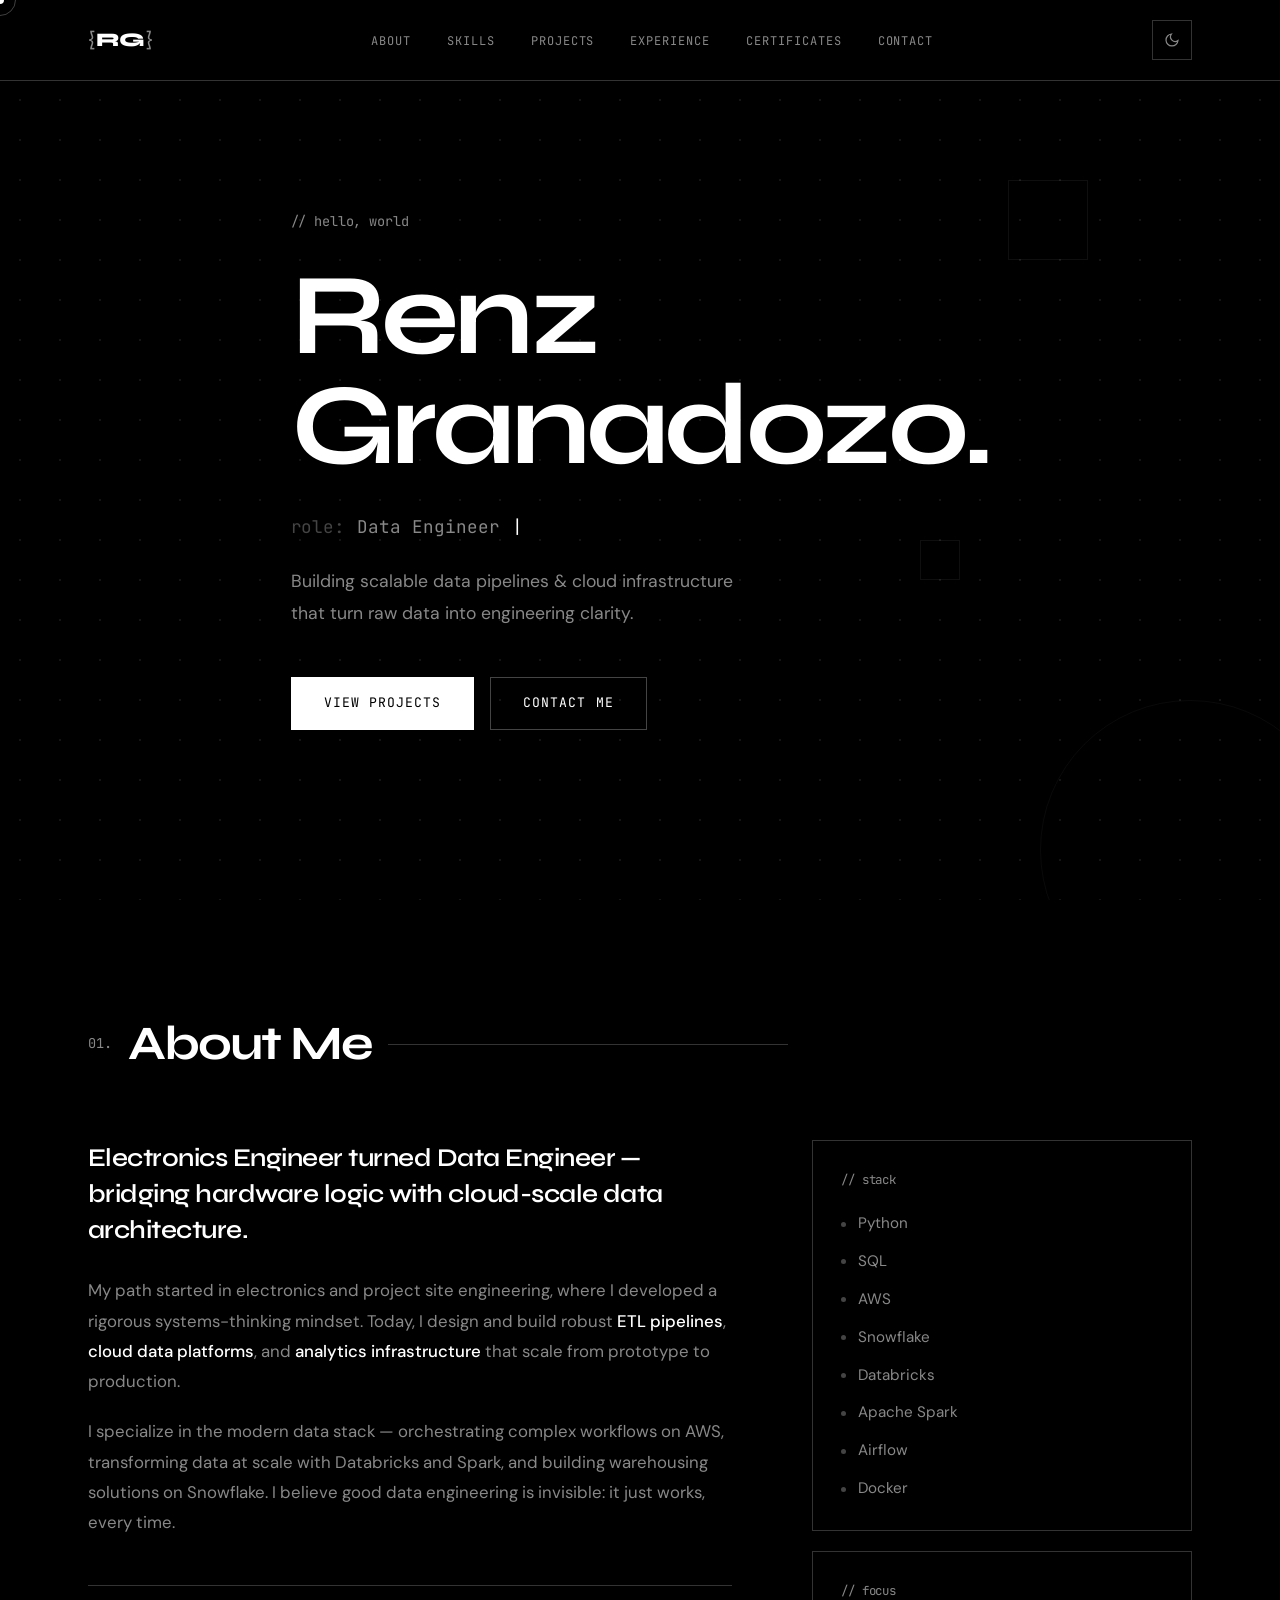
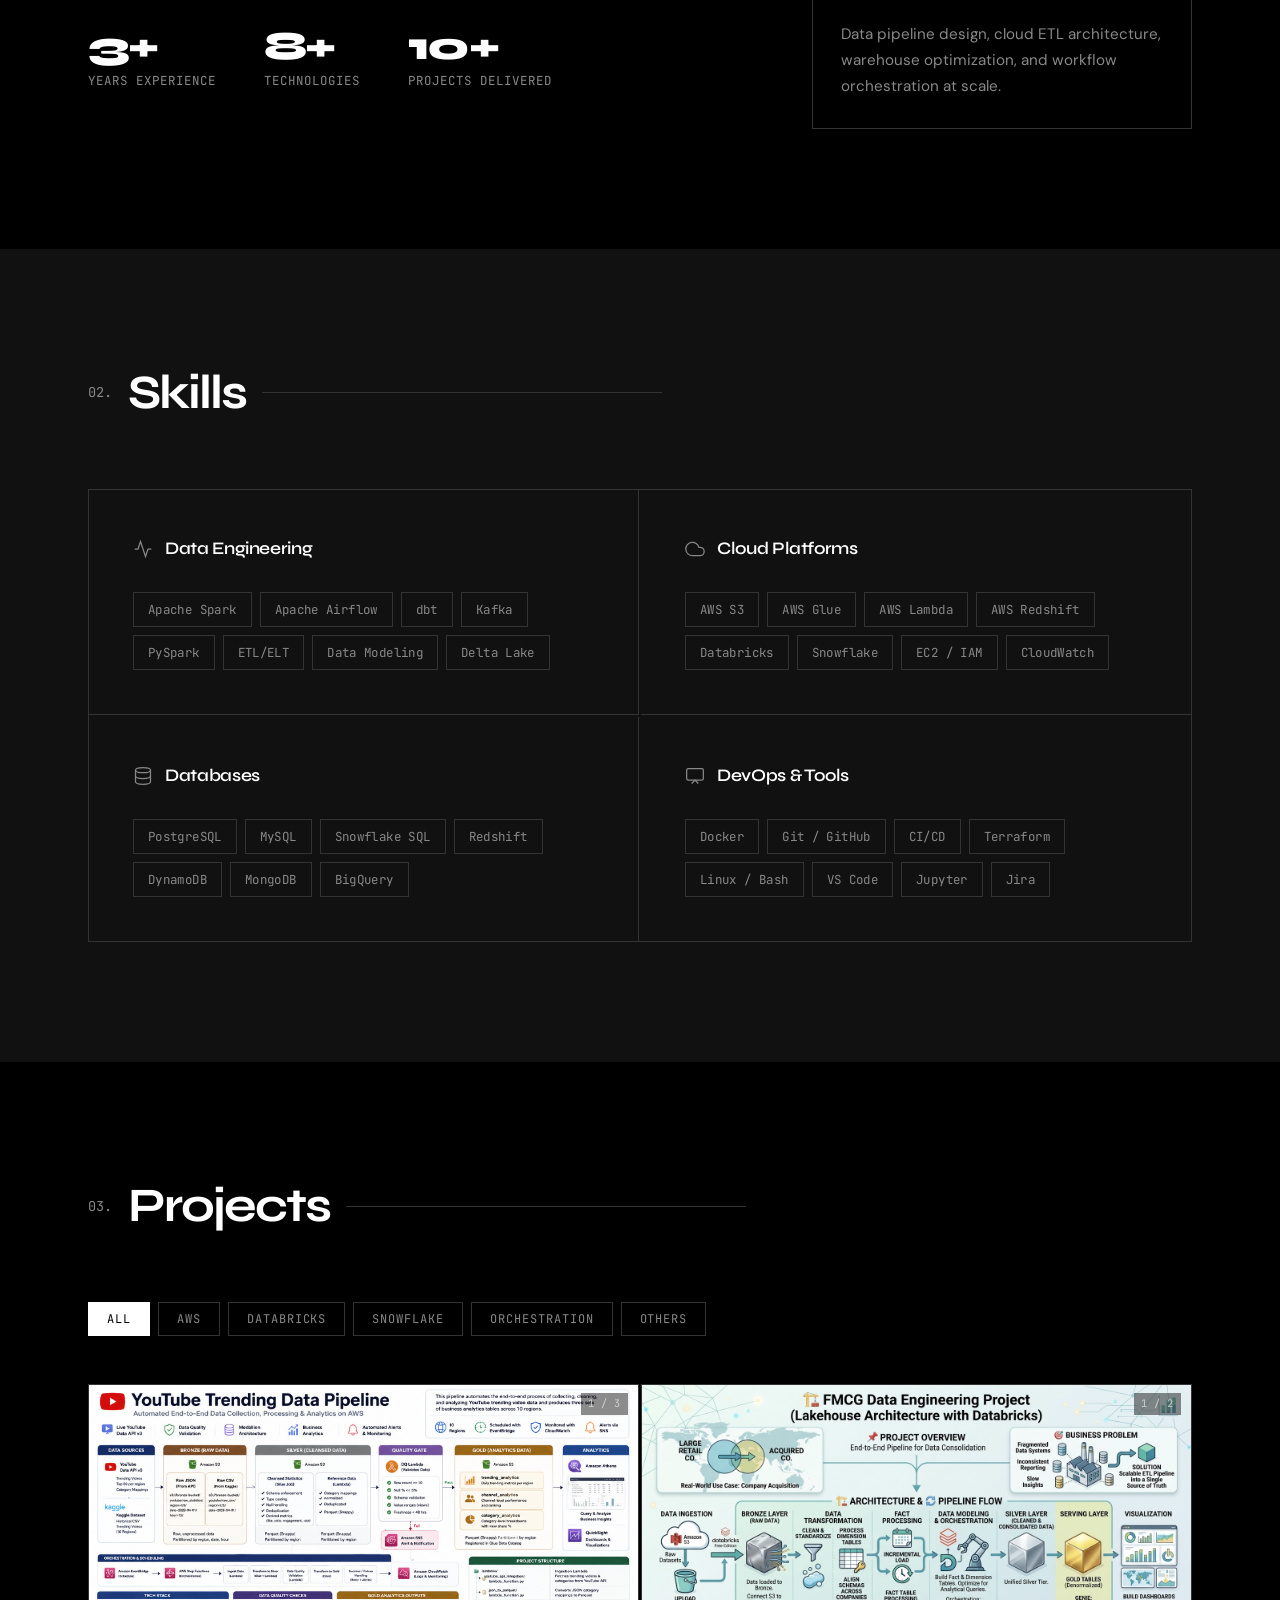
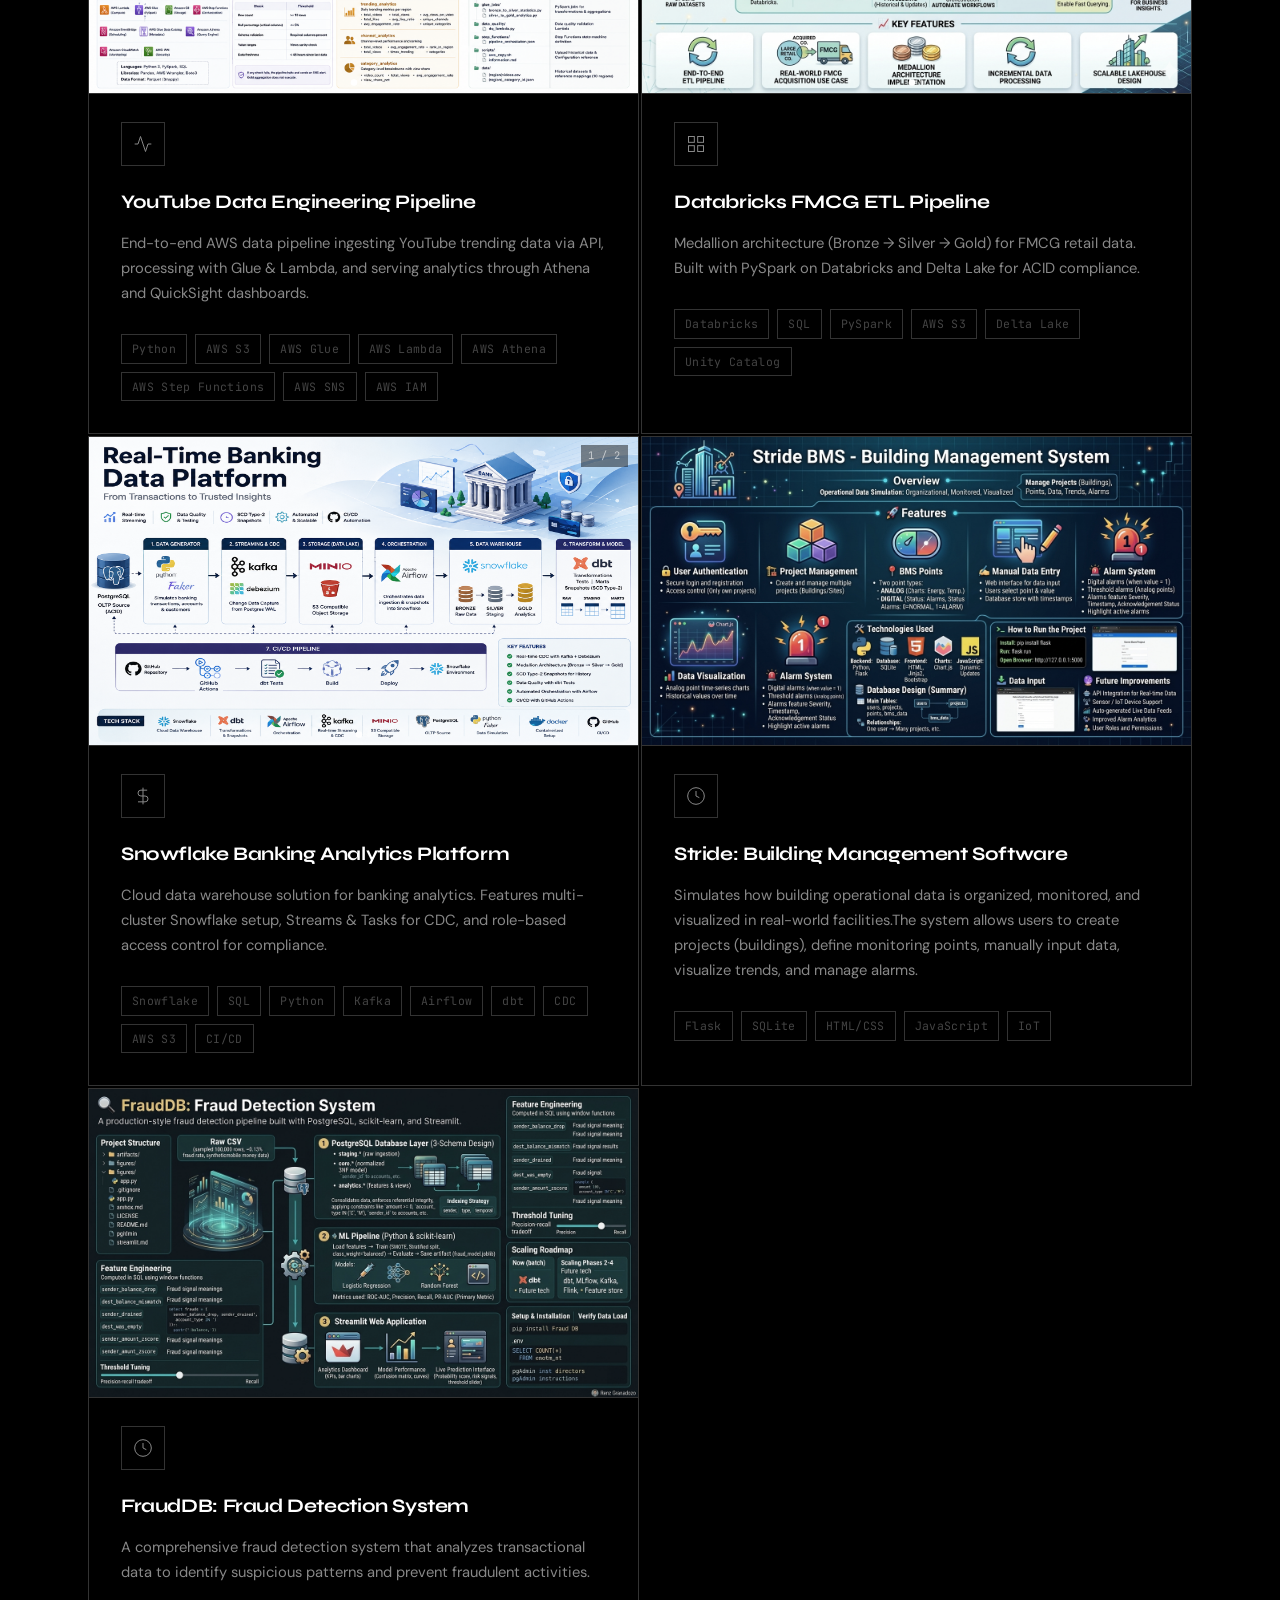
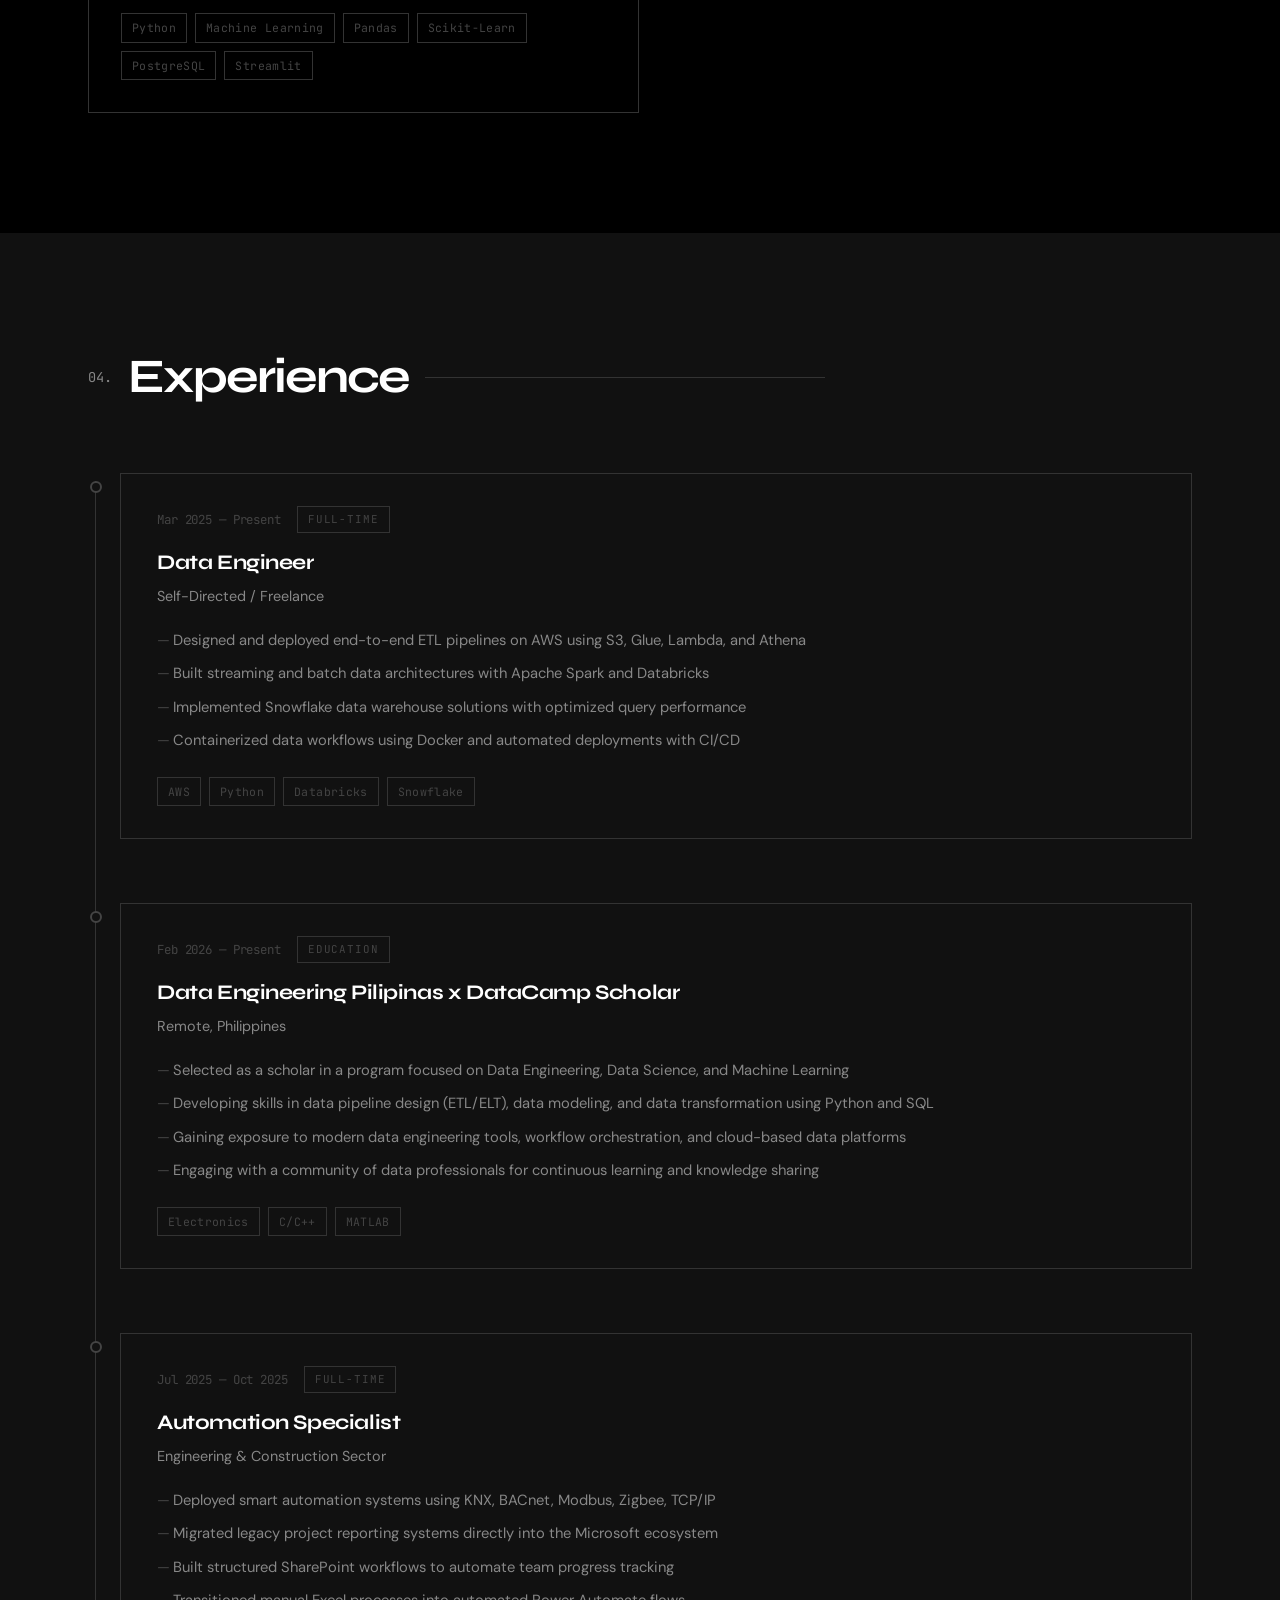
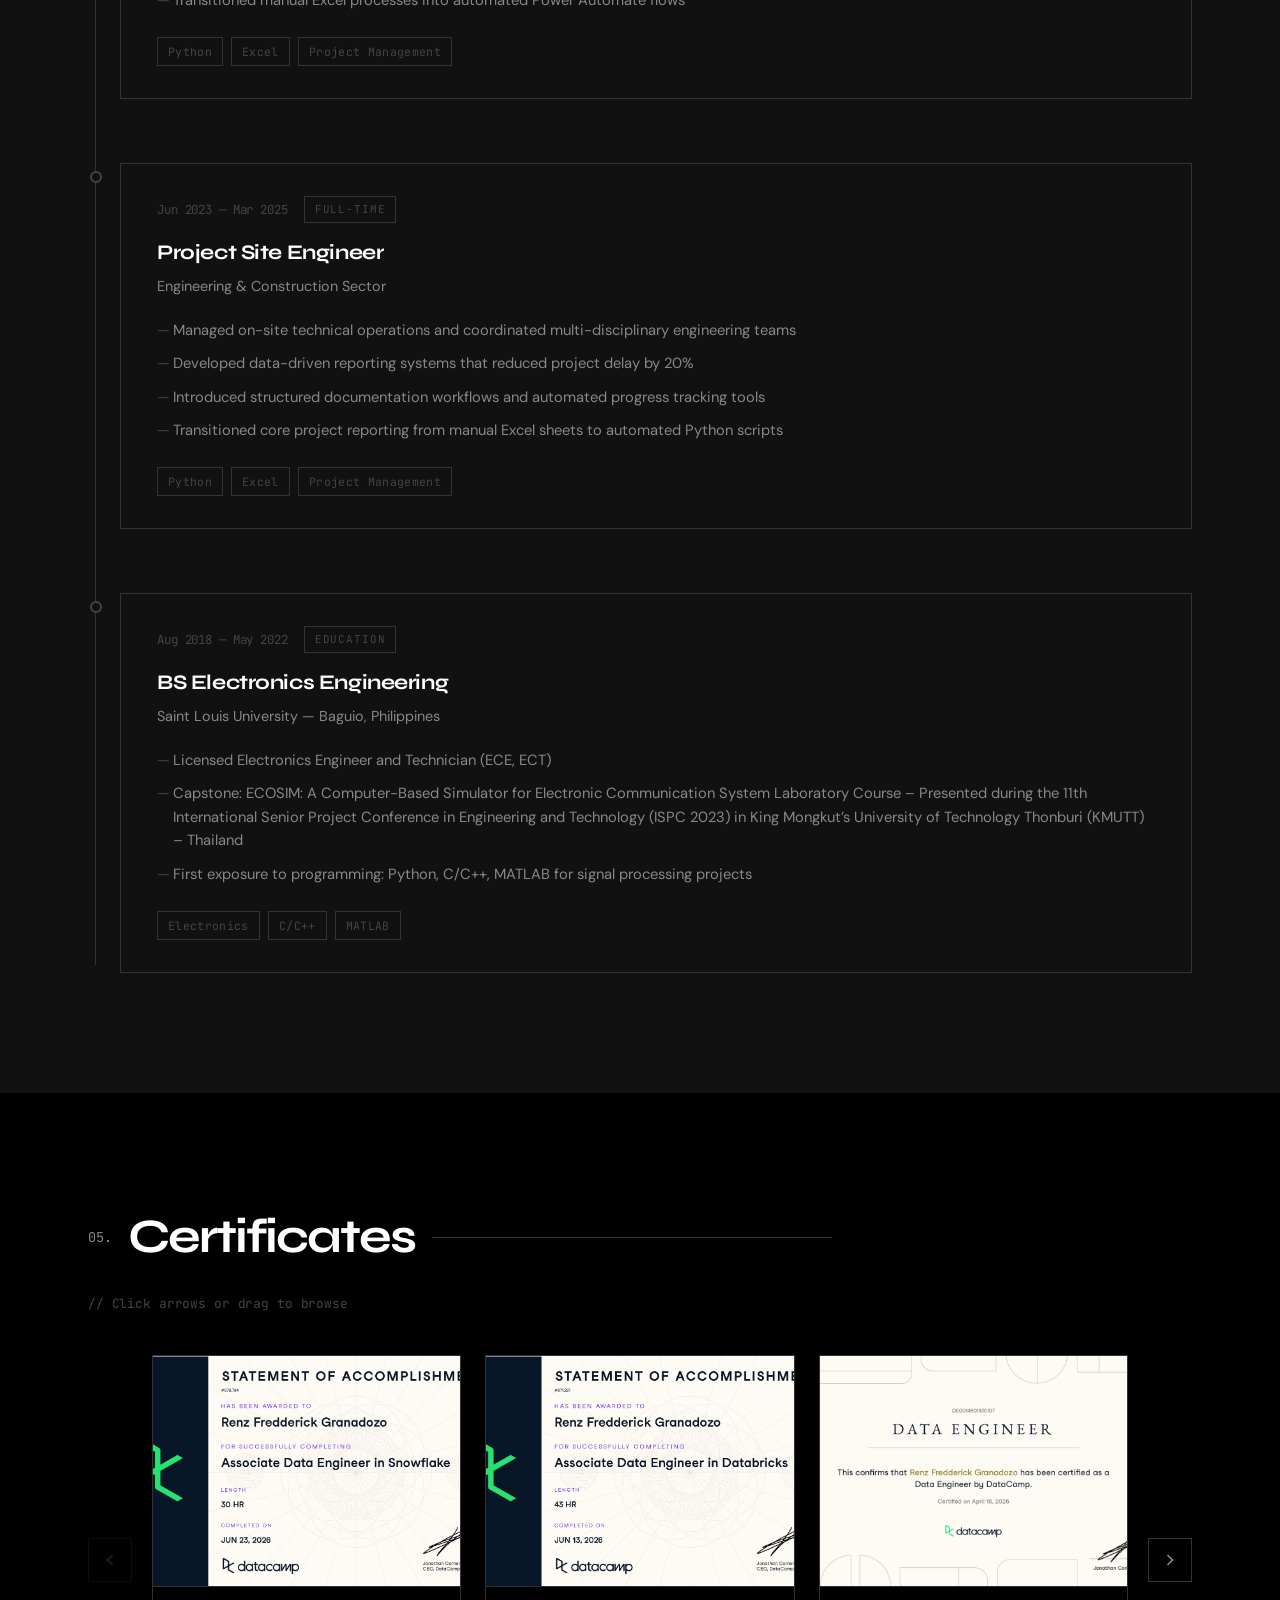
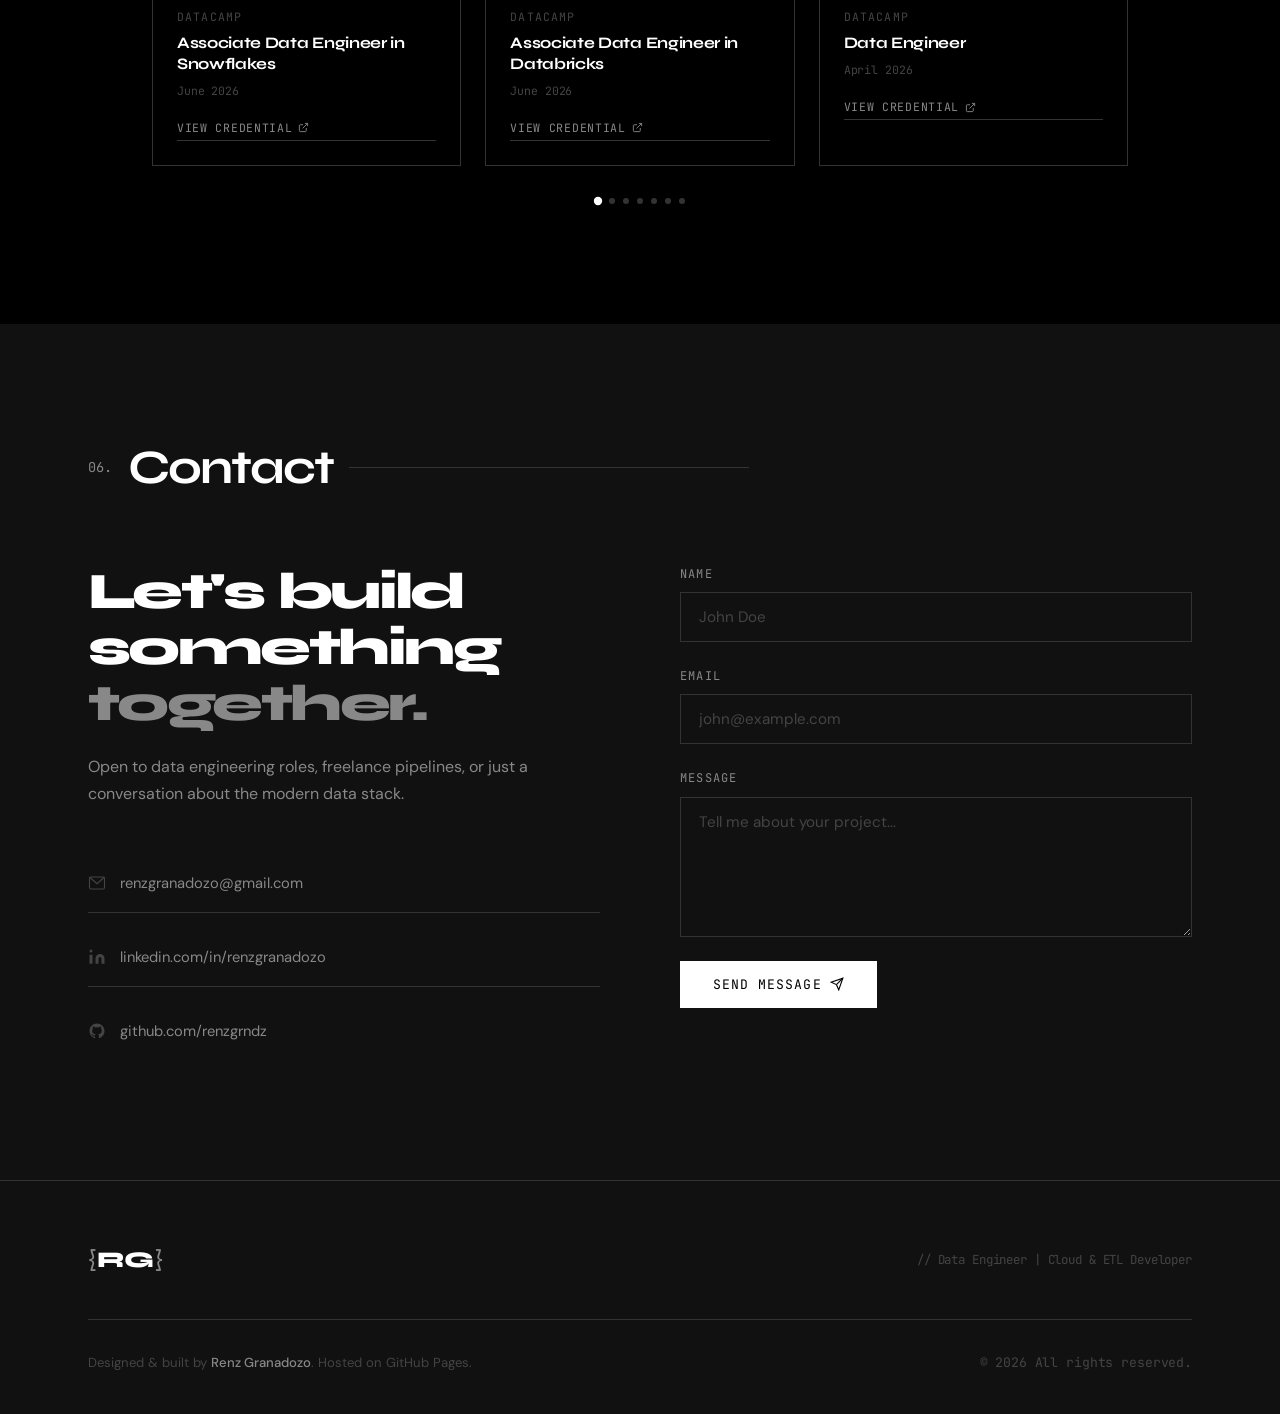
==== commit 2c27f2f1: "new file:   assets/certs/DataCamp_Snowflakes.png 	modified:   index.html" ====
--- a/index.html
+++ b/index.html
@@ -463,6 +463,23 @@
         <div class="cert-viewport" id="cert-viewport">
           <div class="cert-track" id="cert-track">
 
+            <!-- CERT 9 -->
+            <div class="cert-slide">
+              <div class="cert-img-wrap">
+                <img src="assets/certs/DataCamp_Snowflakes.png" alt="Associate Data Engineer in Databricks" loading="lazy" />
+              </div>
+              <div class="cert-info">
+                <span class="cert-issuer mono">DataCamp</span>
+                <h3 class="cert-name">Associate Data Engineer in Snowflakes</h3>
+                <span class="cert-date mono">June 2026</span>
+                <a href="https://www.datacamp.com/completed/statement-of-accomplishment/track/a805758a5298e6ccbbab63d752a3d69c8151fe44"
+                   class="cert-link" target="_blank" rel="noopener" aria-label="View credential">
+                  View Credential
+                  <svg viewBox="0 0 24 24" fill="none" stroke="currentColor" stroke-width="2" aria-hidden="true"><path d="M18 13v6a2 2 0 0 1-2 2H5a2 2 0 0 1-2-2V8a2 2 0 0 1 2-2h6"/><polyline points="15 3 21 3 21 9"/><line x1="10" y1="14" x2="21" y2="3"/></svg>
+                </a>
+              </div>
+            </div>
+
             <!-- CERT 8 -->
             <div class="cert-slide">
               <div class="cert-img-wrap">
